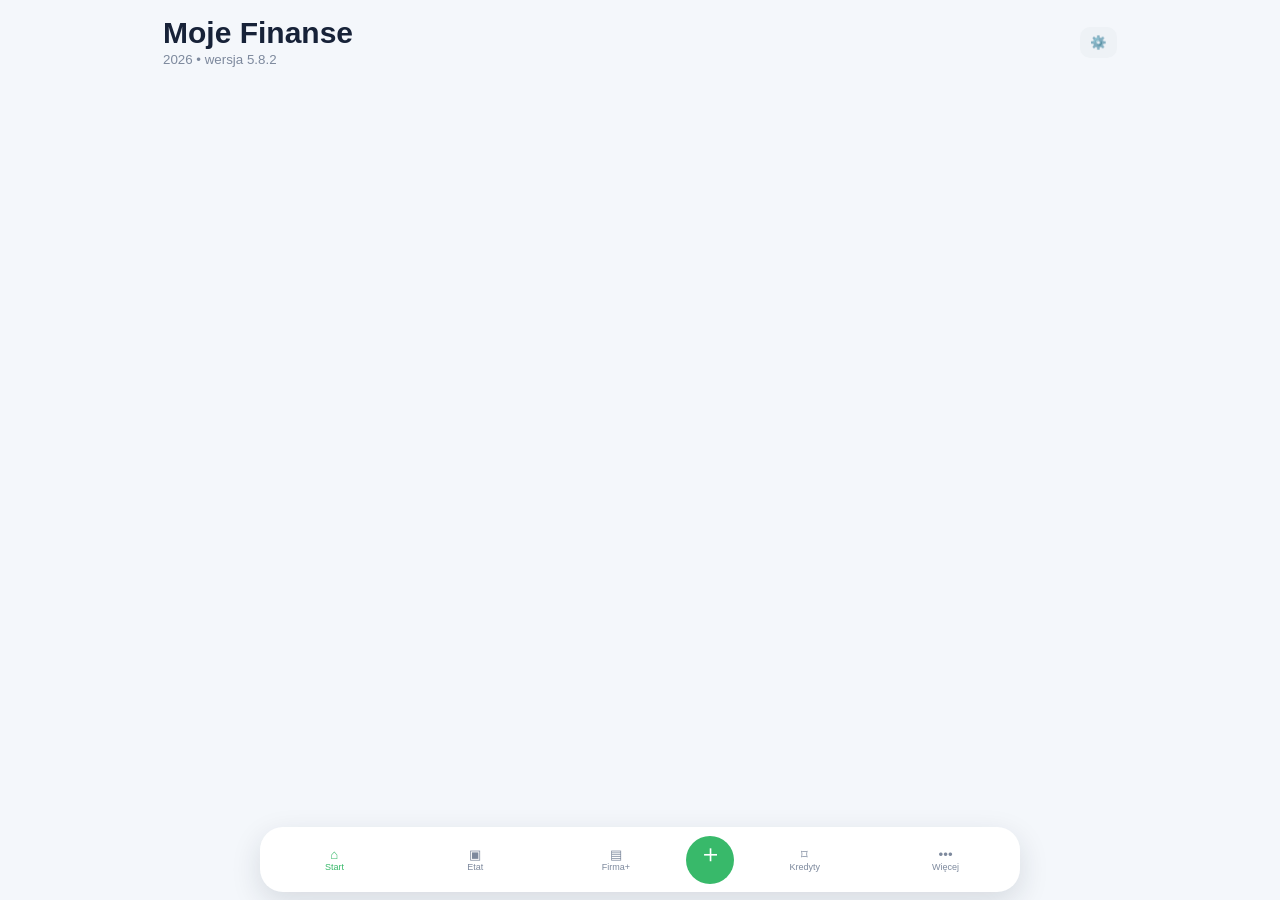
==== index.html @ fae80974 "Wydaj nowy widok wydatków 5.8.3" ====
<!doctype html><html lang="pl"><head><meta charset="utf-8"><meta http-equiv="Cache-Control" content="no-cache, no-store, must-revalidate"><meta http-equiv="Pragma" content="no-cache"><meta http-equiv="Expires" content="0"><meta name="viewport" content="width=device-width,initial-scale=1,viewport-fit=cover"><meta name="theme-color" content="#172238"><meta name="apple-mobile-web-app-capable" content="yes"><link rel="manifest" href="manifest.json?v=5830"><title>Moje Finanse 5.8.3</title><link rel="stylesheet" href="v14.css?v=5830"><link rel="stylesheet" href="v15.css?v=5830"><link rel="stylesheet" href="v16.css?v=5830"><link rel="stylesheet" href="v17.css?v=5830"><link rel="stylesheet" href="v18.css?v=5830"><link rel="stylesheet" href="v19.css?v=5830"><link rel="stylesheet" href="v20.css?v=5830"><link rel="stylesheet" href="v21.css?v=5830"><link rel="stylesheet" href="v23.css?v=5830"><link rel="stylesheet" href="v24.css?v=5830"><link rel="stylesheet" href="v26.css?v=5830"><link rel="stylesheet" href="v27.css?v=5830"><link rel="stylesheet" href="v25.css?v=5830"><link rel="stylesheet" href="v57mission.css?v=5830"></head><body><main class="app"><header class="top"><div><h1>Moje Finanse</h1><small><span id="headerYear"></span> • wersja 5.8.3</small></div><button class="btn" onclick="show('settings')">⚙️</button></header>
<section id="home" class="view active"><div class="sectionHead"><div class="yearNav"><button class="btn" onclick="changeYear(-1)">‹</button><b id="yearNavHome"></b><button class="btn" onclick="changeYear(1)">›</button></div><span class="dateBadge" id="todayBadge"></span></div><div class="hero"><small>PROGNOZA NADWYŻKI DO KOŃCA WYBRANEGO ROKU</small><h2 id="freeYear">0 zł</h2><span class="green" id="avgNet">średnia etat 0 zł</span></div><div class="grid"><div class="tile"><small>ETAT NETTO — PROGNOZA</small><b id="netTile">0 zł</b></div><div class="tile"><small>ETAT BRUTTO — Z WPISANYCH WYPŁAT</small><b id="grossTile">0 zł</b></div><div class="tile"><small>FIRMA — SPRZEDAŻ NETTO BEZ VAT</small><b id="companyTile">0 zł</b></div><div class="tile"><small>RATY + NADPŁATY</small><b id="loanTile">0 zł</b></div></div><div class="card"><div class="title">Szybki podgląd roku <span class="pill">wpisane i prognoza</span></div><div id="homeBars" class="kpiBars"></div></div><div class="card"><div class="title">Etat i sprzedaż firmy — miesiąc po miesiącu <span class="pill">etat netto + firma netto bez VAT</span></div><div id="earningsChart" class="earnChart"></div><div class="legend"><span><i class="dot greenDot"></i> etat netto</span><span><i class="dot purpleDot"></i> sprzedaż firmy netto bez VAT</span></div><div class="row" hidden><span>Etat netto + firma netto bez VAT</span><b id="allIncomeTotal">0 zł</b></div></div><div class="two homeOverview44"><div class="card chart taxHomeCard44"><div class="title">Etat — brutto narastająco <button class="btn" onclick="show('salary')">Szczegóły ›</button></div><svg id="homeTaxSvg" viewBox="0 0 600 220" preserveAspectRatio="none"></svg><p id="pitStatus" class="muted"></p></div><div class="card"><div class="title">Firma <button class="btn" onclick="show('businessplus')">Firma+ ›</button></div><div class="row"><span>Sprzedaż brutto</span><b id="companyRevenueHome">0 zł</b></div><div class="row"><span>Sprzedaż netto bez VAT</span><b id="companyNetHome">0 zł</b></div><div class="row"><span>Koszty netto</span><b id="companyCostsHome">0 zł</b></div><div class="row"><span>Zostaje po kosztach, VAT, ZUS i PIT</span><b id="companyProfitHome">0 zł</b></div><div class="row"><span>VAT saldo</span><b id="companyVatHome">0 zł</b></div></div></div><div class="card"><div class="title">Kredyty — stan na dziś <button class="btn" onclick="show('loans')">Szczegóły ›</button></div><div id="loanHome"></div></div></section>
<section id="salary" class="view"><div class="sectionHead"><div class="yearNav"><button class="btn" onclick="changeYear(-1)">‹</button><b id="yearNavSalary"></b><button class="btn" onclick="changeYear(1)">›</button></div></div><div class="title">Etat — wypłaty miesięczne <button class="btn" onclick="lockAll()">🔒 Zablokuj</button></div><div class="card"><p class="muted">Karta miesiąca oznacza miesiąc faktycznej wypłaty na konto. Dodatkowo wskazujesz miesiąc pracy, którego ta wypłata dotyczy — domyślnie miesiąc wcześniejszy. Cashflow i PIT liczą datę wypłaty, a analiza zarobków z Etatu korzysta z miesiąca pracy.</p><div id="months" class="months"></div></div></section>
<section id="company" class="view"><div class="sectionHead"><div class="yearNav"><button class="btn" onclick="changeYear(-1)">‹</button><b id="yearNavCompany"></b><button class="btn" onclick="changeYear(1)">›</button></div></div><div class="title">Firma — podgląd miesięcy <button class="btn primary" onclick="show('businessplus')">Otwórz Firma+ ›</button></div><div class="card"><p class="muted">To podgląd. Sprzedaż i koszty edytujesz w Firma+, gdzie wpisujesz kwotę brutto i stawkę VAT, a netto oraz VAT liczą się automatycznie.</p><div id="companyMonths" class="months"></div></div></section>
<section id="businessplus" class="view"><div class="title">Firma+ <button class="btn primary" onclick="show('accounting')">Dla księgowej ›</button><span class="pill">brutto → netto + VAT</span></div><p class="muted">Główne miejsce do wpisywania firmy. Dodajesz sprzedaż i koszty jako kwotę brutto + stawkę VAT; aplikacja wylicza netto, VAT, dochód do PIT i realny cash-flow.</p><div id="businessPlusBody"></div></section>
<section id="accounting" class="view"><div class="title">Dla księgowej <button class="btn" onclick="show('businessplus')">Firma+ ›</button></div><p class="muted">Dodawaj sprzedaż i faktury w ciągu miesiąca. Na koniec pobierz wspólne zestawienie. Dane i kwoty są wspólne z Firma+.</p><div id="accountingBody50"></div></section>
<section id="control" class="view"><div class="title">Centrum dowodzenia <span class="pill">plan • podatki • ryzyko • rozwój • forecast</span></div><p class="muted">Główny kokpit finansowy: kondycja 0–100, radar 12 miesięcy, forecast roku, alerty, rezerwy, zamknięcie miesiąca, cele, ryzyko i decyzje.</p><div id="controlBody51"></div></section><section id="monthly" class="view"><div class="title">Finansowy pulpit miesiąca</div><p class="muted">Jeden ekran pokazujący etat, firmę, PPK, wydatki, kredyty i prognozowaną nadwyżkę.</p><div id="monthlyBody"></div></section>
<section id="budget" class="view"><div class="title">Budżet i wydatki</div><p class="muted">Stałe koszty mogą powtarzać się automatycznie co miesiąc, a wydatki jednorazowe obciążają tylko wskazany miesiąc.</p><div id="budgetBody"></div></section>
<section id="wealth" class="view"><div class="title">Majątek i wartość netto</div><p class="muted">Aktywa + PPK − aktualne saldo kredytów.</p><div id="wealthBody"></div></section>
<section id="goals" class="view"><div class="title">Cele finansowe</div><p class="muted">Śledź postęp i szacowany czas dojścia do celu.</p><div id="goalsBody"></div></section>
<section id="calendar" class="view"><div class="title">Kalendarz finansowy</div><p class="muted">Raty, wydatki stałe, wydatki jednorazowe i własne terminy w jednym miesięcznym widoku.</p><div id="calendarBody"></div></section>
<section id="emergency" class="view"><div class="title">Poduszka finansowa</div><p class="muted">Sprawdź, na ile miesięcy wystarczą płynne oszczędności przy obecnych kosztach i ratach.</p><div id="emergencyBody"></div></section>
<section id="scenario" class="view"><div class="title">Scenariusze „Co jeśli?”</div><p class="muted">Starszy widok scenariuszy. Pełne porównanie decyzji znajduje się teraz w Laboratorium.</p><div class="card"><button class="btn primary" onclick="show('lab')">Otwórz Laboratorium decyzji ›</button></div><div id="scenarioBody"></div></section><section id="lab" class="view"><div class="title">Laboratorium decyzji <span class="pill">porównanie scenariuszy • dług • inwestycje</span></div><p class="muted">Porównuj warianty bez zmieniania prawdziwych danych: etat, firma, koszty, nadpłaty, inwestycje i wydatki jednorazowe.</p><div id="labBody55"></div></section><section id="investments" class="view"><div class="title">Inwestycje i dywidendy <span class="pill">portfel • cel • 5/10/20 lat</span></div><p class="muted">Centrum portfela inwestycyjnego i symulacji dochodu dywidendowego.</p><div id="investmentsBody55"></div></section><section id="review" class="view"><div class="title">Review finansowy <span class="pill">kwartał • rok • porównanie</span></div><p class="muted">Przegląd wyników, nadwyżki, firmy i kondycji w ujęciu kwartalnym i rocznym.</p><div id="reviewBody55"></div></section><section id="autopilot" class="view"><div class="title">Autopilot finansowy <span class="pill">alokacja • stress test • dług • timeline • podatki</span></div><p class="muted">Warstwa rekomendacji: jak podzielić nadwyżkę, jak wygląda odporność finansowa, kiedy wyjdziesz z długu i co nadchodzi przez kolejne 36 miesięcy.</p><div id="autopilotBody56"></div></section><section id="capacity" class="view"><div class="title">MOHE Capacity Planner <span class="pill">drukarki • godziny • zysk</span></div><p class="muted">Plan wykorzystania wolnych godzin druku według zysku na godzinę i limitu popytu.</p><div id="capacityBody56"></div></section><section id="watch" class="view"><div class="title">Watchlista decyzji <span class="pill">warunki • progi • akcje</span></div><p class="muted">Zapisuj warunki, przy których chcesz podjąć konkretną decyzję finansową.</p><div id="watchBody56"></div></section>
<section id="debt" class="view"><div class="title">Analiza zadłużenia</div><p class="muted">Kredyty oraz zobowiązania bez odsetek i bez terminu. Udział rat w dochodzie, średnie oprocentowanie oraz kolejność spłaty metodą snowball i avalanche.</p><div id="debtBody"></div></section>
<section id="actions" class="view"><div class="title">Plan działania <span class="pill">priorytety • wykonanie • raport</span></div><p class="muted">Automatyczna lista najważniejszych kroków na miesiąc: płatności, podatki, koszty roczne, poduszka, kredyty, cele, firma i jakość danych.</p><div id="actionBody"></div></section>
<section id="tax" class="view"><div class="card chart"><div class="title">Podstawa do progu PIT — etat + firma</div><svg id="taxSvg" viewBox="0 0 600 220" preserveAspectRatio="none"></svg><div class="legend"><span>— rzeczywiste</span><span>--- prognoza</span><span class="red">--- próg</span></div><p id="cross" class="muted"></p></div><div class="card"><div class="title">Brutto vs netto — etat</div><div id="grossNetBars" class="kpiBars twoBars"></div></div></section>
<section id="loans" class="view"><div class="title">Kredyty <button class="btn primary" onclick="loanModal()">＋ Dodaj</button></div><p class="muted">Każdy kredyt można zwinąć. Kapitał, nadpłaty i odsetki są rozdzielone, a zbiorczy wykres pokazuje miesiące zakończenia poszczególnych kredytów.</p><div id="loanList"></div></section>
<section id="settings" class="view"><div class="card"><div class="title">Moduły finansowe</div><div class="moduleLinks"><button class="btn primary" onclick="show('control')">🧭 Centrum dowodzenia</button><button class="btn" onclick="show('monthly')">📅 Pulpit miesiąca</button><button class="btn" onclick="show('actions')">✅ Plan działania</button><button class="btn" onclick="show('calendar')">🗓️ Kalendarz</button><button class="btn" onclick="show('budget')">🧾 Wydatki</button><button class="btn" onclick="show('emergency')">🛟 Poduszka</button><button class="btn" onclick="show('lab')">🧪 Laboratorium</button><button class="btn" onclick="show('investments')">📊 Inwestycje</button><button class="btn" onclick="show('review')">📋 Review</button><button class="btn primary" onclick="show('autopilot')">🤖 Autopilot</button><button class="btn" onclick="show('capacity')">🏭 MOHE Capacity</button><button class="btn" onclick="show('watch')">👁 Watchlista</button><button class="btn" onclick="show('debt')">📉 Zadłużenie</button><button class="btn" onclick="show('wealth')">💼 Majątek</button><button class="btn" onclick="show('goals')">🎯 Cele</button><button class="btn" onclick="show('businessplus')">🏢 Firma+</button><button class="btn" onclick="show('accounting')">🧾 Dla księgowej</button><button class="btn" onclick="show('tax')">📈 Podatki</button></div></div><div class="card"><div class="title">Etat / podatki</div><div class="form"><label>Próg PIT<input id="threshold" type="number"></label><label>Kwota zmniejszająca<input id="reduction" type="number"></label><label>KUP / miesiąc<input id="kup" type="number"></label><label style="display:none">PPK pracownik %<input id="ppkEmp" type="number" step=".1"></label><label style="display:none">PPK pracodawca %<input id="ppkEr" type="number" step=".1"></label></div><button class="btn primary" onclick="saveSettings()">Zapisz</button></div><div class="card"><div class="title">Dane</div><button class="btn" onclick="exportData()">⬇ Eksport</button> <button class="btn" onclick="document.getElementById('importFile').click()">⬆ Import</button><input id="importFile" type="file" accept="application/json" hidden onchange="importData(event)"></div></section></main>
<nav class="nav"><button data-v="home" class="active" onclick="show('home')">⌂<span>Start</span></button><button data-v="salary" onclick="show('salary')">▣<span>Etat</span></button><button data-v="businessplus" onclick="show('businessplus')">▤<span>Firma+</span></button><button class="plus" onclick="show('control')" aria-label="Centrum dowodzenia">＋</button><button data-v="loans" onclick="show('loans')">⌑<span>Kredyty</span></button><button data-v="settings" onclick="show('settings')">•••<span>Więcej</span></button></nav><div id="modal" class="modal"><div id="sheet" class="sheet"></div></div><script src="v14a.js?v=5830"></script><script src="v14b1.js?v=5830"></script><script src="v14b2.js?v=5830"></script><script src="v15loan.js?v=5830"></script><script src="v16chart.js?v=5830"></script><script src="v17loan.js?v=5830"></script><script src="v18chart.js?v=5830"></script><script src="v19loan.js?v=5830"></script><script src="v23salary.js?v=5830"></script><script src="v24raise.js?v=5830"></script><script src="v26forecast.js?v=5830"></script><script src="v27ppk.js?v=5830"></script><script src="v41tax.js?v=5830"></script><script src="v37payroll.js?v=5830"></script><script src="v60salaryperiod.js?v=5830"></script><script src="v41suite.js?v=5830"></script><script src="v33uxfix.js?v=5830"></script><script src="v42insights.js?v=5830"></script><script src="v44business.js?v=5830"></script><script src="v44tax.js?v=5830"></script><script src="v47ux.js?v=5830"></script><script src="v50accounting.js?v=5830"></script><script src="v51control.js?v=5830"></script><script src="v52planner.js?v=5830"></script><script src="v53command.js?v=5830"></script><script src="v54ops.js?v=5830"></script><script src="v55lab.js?v=5830"></script><script src="v56autopilot.js?v=5830"></script><script src="v57mission.js?v=5830"></script><script src="v59kernel.js?v=5830"></script><script src="v43boot.js?v=5830"></script></body></html>
---- v14.css ----
:root{--bg:#f4f7fb;--card:#fff;--ink:#172238;--muted:#7d899d;--green:#38b96a;--blue:#3976dc;--orange:#f4a126;--purple:#9550d7;--red:#df5963;--line:#e7ebf1;--soft:#f5f8fb}*{box-sizing:border-box}body{margin:0;background:var(--bg);color:var(--ink);font-family:-apple-system,BlinkMacSystemFont,"Segoe UI",sans-serif}.app{max-width:980px;margin:auto;padding:16px 13px 112px}.top,.sectionHead,.title,.mh,.row{display:flex;justify-content:space-between;align-items:center;gap:10px}.top h1{margin:0;font-size:30px}.muted,small{color:var(--muted)}.view{display:none}.view.active{display:block}.hero,.card,.tile{border-radius:20px}.hero{background:var(--ink);color:#fff;padding:21px;margin:16px 0}.hero h2{font-size:38px;margin:8px 0}.card{background:#fff;padding:15px;box-shadow:0 5px 18px #1722380a;margin-top:10px}.grid{display:grid;grid-template-columns:repeat(2,1fr);gap:10px}.tile{background:#fff;padding:15px;box-shadow:0 5px 18px #1722380a}.tile small{display:block;font-size:10px}.tile b{font-size:18px}.title{font-weight:750;margin-bottom:12px}.btn{border:0;background:#eef2f6;border-radius:10px;padding:8px 10px;color:#5f6b7d}.primary{background:var(--green)!important;color:#fff!important}.danger{background:#fff0f1!important;color:var(--red)!important}.green{color:var(--green)}.red{color:var(--red)}.row{padding:10px 0;border-bottom:1px solid var(--line)}.row:last-child{border-bottom:0}.kpiBars{height:180px;display:grid;grid-template-columns:repeat(4,1fr);gap:8px;align-items:end}.kpiCol{text-align:center}.kpiBar{border-radius:8px 8px 0 0;min-height:5px}.kpiCol b,.kpiCol small{display:block}.barGross{background:var(--blue)}.barNet{background:var(--green)}.barCompany{background:var(--purple)}.barLoans{background:var(--orange)}.earnChart{height:220px;display:grid;grid-template-columns:repeat(12,1fr);gap:5px;align-items:end}.earnCol{height:100%;display:flex;flex-direction:column;justify-content:flex-end;align-items:center}.earnStack{width:100%;height:170px;display:flex;flex-direction:column;justify-content:flex-end}.earnSalary{background:var(--green)}.earnCompany{background:var(--purple);border-radius:5px 5px 0 0}.earnLabel{font-size:8px;color:var(--muted)}.legend{display:flex;gap:12px;flex-wrap:wrap;font-size:10px;color:var(--muted);margin-top:8px}.dot{width:8px;height:8px;border-radius:50%;display:inline-block}.greenDot{background:var(--green)}.purpleDot{background:var(--purple)}.two{display:grid;grid-template-columns:1fr 1fr;gap:10px}.chart svg,.loan svg{width:100%;height:185px}.months{display:grid;gap:8px}.month{border:1px solid var(--line);border-radius:14px;padding:11px}.fields,.form,.companyMonth{display:grid;grid-template-columns:1fr 1fr;gap:8px;margin-top:8px}label{font-size:10px;color:var(--muted)}input,select{width:100%;margin-top:4px;padding:9px;border:1px solid #dfe5ec;border-radius:9px;background:#fff;color:var(--ink)}.month input[readonly]{background:#f5f7fa}.status,.dateBadge,.pill{font-size:9px;padding:5px 8px;border-radius:99px;background:#eef2f6;color:#5f6b7d}.status.actual{background:#e5f7eb;color:#238849}.lock{border:0;border-radius:9px;padding:7px;background:#f3f5f8}.progress,.summaryBar{height:10px;background:#edf0f4;border-radius:9px;overflow:hidden}.progress i,.summaryBar i{display:block;height:100%;background:var(--orange)}.loan{margin-bottom:14px;padding:16px}.loanTitle{display:flex;justify-content:space-between;align-items:flex-start;gap:12px}.loanTitle h3{margin:2px 0 0;font-size:18px}.loanTitle small{display:block;font-size:9px;letter-spacing:.4px}.loanKpis{display:grid;grid-template-columns:repeat(4,1fr);gap:8px;margin:13px 0}.loanKpi{background:var(--soft);border-radius:12px;padding:10px}.loanKpi small,.loanKpi span{display:block}.loanKpi small{font-size:8px;letter-spacing:.3px}.loanKpi b{display:block;font-size:16px;margin:3px 0}.loanKpi span{font-size:9px;color:var(--muted)}.loanProgress{margin:8px 0 14px}.loanProgress>div:first-child{display:flex;justify-content:space-between;align-items:center;font-size:10px;color:var(--muted);margin-bottom:5px}.loanProgress b{color:var(--ink)}.loanChartHead{display:flex;justify-content:space-between;align-items:flex-end;gap:12px;margin-top:8px}.loanChartHead b,.loanChartHead small{display:block}.loanChartHead small{font-size:9px;margin-top:2px}.loanUnifiedChart,.overviewChart{background:linear-gradient(180deg,#fbfcfe 0%,#fff 100%);border:1px solid var(--line);border-radius:14px;padding:8px;margin-top:8px}.loanScroll{overflow-x:auto;overflow-y:hidden;-webkit-overflow-scrolling:touch;scrollbar-width:thin;scrollbar-color:#cfd7e2 transparent}.loanScroll::-webkit-scrollbar{height:7px}.loanScroll::-webkit-scrollbar-thumb{background:#cfd7e2;border-radius:10px}.loanScroll svg{height:245px;display:block;max-width:none}.lineSolid,.lineDash{width:20px;height:0;display:inline-block;vertical-align:middle;margin-right:4px}.lineSolid{border-top:3px solid var(--blue)}.lineDash{border-top:3px dashed var(--red)}.barLegend{width:9px;height:9px;background:var(--orange);opacity:.35;display:inline-block;border-radius:2px;margin-right:4px}.loanResultGrid{display:grid;grid-template-columns:repeat(3,1fr);gap:8px;margin-top:10px}.loanResultGrid>div{background:var(--soft);border-radius:11px;padding:10px}.loanResultGrid small{display:block;font-size:8px}.loanResultGrid b{display:block;margin-top:3px}.loanEdit{margin-top:12px;border-top:1px solid var(--line);padding-top:12px}.loanEditTitle{font-size:12px;font-weight:750;margin-bottom:6px}.loanOverviewCard{margin-bottom:14px;border:1px solid #e3e8ef;box-shadow:0 9px 26px #1722380d}.loanOverviewKpis{display:grid;grid-template-columns:repeat(4,1fr);gap:8px;margin:12px 0}.loanOverviewKpis>div{background:var(--soft);padding:10px;border-radius:12px}.loanOverviewKpis small,.loanOverviewKpis span{display:block}.loanOverviewKpis small{font-size:8px;letter-spacing:.3px}.loanOverviewKpis b{display:block;font-size:15px;margin:3px 0}.loanOverviewKpis span{font-size:9px;color:var(--muted)}.split{display:grid;grid-template-columns:1fr 1fr;gap:8px}.mini{background:var(--soft);padding:9px;border-radius:10px}.notice{padding:10px;border-radius:12px;background:var(--soft);font-size:11px;color:var(--muted);margin-top:10px}.actions{display:flex;gap:8px;justify-content:flex-end;margin-top:10px}.yearNav{display:flex;gap:6px;align-items:center}.yearNav b{min-width:52px;text-align:center}.nav{position:fixed;left:50%;bottom:8px;transform:translateX(-50%);width:min(700px,calc(100% - 22px));height:65px;border-radius:23px;background:#fff;box-shadow:0 10px 30px #17223822;display:flex;justify-content:space-around;align-items:center;z-index:20}.nav button{border:0;background:none;color:#7d899d;display:flex;flex-direction:column;align-items:center}.nav span{font-size:9px}.nav .active{color:var(--green)}.plus{width:48px;height:48px;border-radius:50%;background:var(--green)!important;color:#fff!important;font-size:25px}.modal{position:fixed;inset:0;background:#10182866;display:none;align-items:flex-end;z-index:30}.modal.show{display:flex}.sheet{background:#fff;width:min(650px,100%);max-height:92vh;overflow:auto;padding:18px;border-radius:22px 22px 0 0}.twoBars{grid-template-columns:1fr 1fr;max-width:420px;margin:auto}.paymentSection{margin-top:14px;border-top:1px solid var(--line);padding-top:12px}.paymentBars{height:110px;display:flex;align-items:flex-end;gap:6px;overflow-x:auto;padding:8px 2px 0}.payCol{min-width:34px;text-align:center}.payStack{height:78px;display:flex;flex-direction:column-reverse;justify-content:flex-start}.payStack i{display:block;width:100%;border-radius:4px 4px 0 0}.payRegular{background:var(--blue)}.payExtra{background:#8ed7a5}.payCol small{font-size:8px}.ledger{margin-top:10px}.ledgerRow{display:flex;justify-content:space-between;align-items:center;gap:8px;padding:9px 0;border-top:1px solid var(--line)}.ledgerRow small{display:block;margin-top:3px}.payStatus{display:inline-block;margin-left:7px;padding:3px 6px;border-radius:99px;font-size:8px}.payStatus.paid{background:#e5f7eb;color:#238849}.payStatus.over{background:#eef2ff;color:#4d61b8}@media(min-width:720px){.grid{grid-template-columns:repeat(4,1fr)}.months{grid-template-columns:1fr 1fr}.companyMonth{grid-template-columns:repeat(3,1fr)}}@media(max-width:650px){.fields,.form,.companyMonth,.two{grid-template-columns:1fr}.hero h2{font-size:34px}.kpiCol b{font-size:10px}.loanKpis,.loanOverviewKpis{grid-template-columns:1fr 1fr}.loanResultGrid{grid-template-columns:1fr}.loanChartHead{align-items:flex-start;flex-direction:column}.loanScroll svg{height:225px}.loanTitle h3{font-size:17px}.ledgerRow{align-items:flex-start}}
---- v15.css ----
/* Kredyty 1.6 */
select{width:100%;margin-top:4px;padding:9px;border:1px solid #dfe5ec;border-radius:9px;background:#fff;color:var(--ink)}
.installmentHead{display:flex;justify-content:space-between;align-items:flex-start;gap:12px;margin:20px 0 10px}.installmentHead b,.installmentHead small{display:block}.installmentHead small{font-size:9px;margin-top:3px}.installmentCards{display:grid;grid-template-columns:repeat(2,minmax(0,1fr));gap:10px;max-height:780px;overflow:auto;padding:2px}.installmentCard{border:1px solid var(--line);border-radius:14px;padding:12px;background:#fbfcfe}.installmentCard.actualRow{background:#f4fbf6;border-color:#d8efe0}.installmentCardTop{display:flex;justify-content:space-between;align-items:flex-start;gap:8px}.installmentCardTop b,.installmentCardTop small{display:block}.installmentCardTop small{font-size:8px;margin-top:3px}.checkStrip{display:flex;gap:8px;flex-wrap:wrap;margin:10px 0}.checkStrip label{display:flex;align-items:center;gap:6px;background:#f0f3f7;border-radius:999px;padding:7px 9px;color:var(--ink);font-size:10px}.checkStrip input{width:auto;margin:0;accent-color:var(--green)}.installmentInputs{display:grid;grid-template-columns:1.2fr .8fr .8fr;gap:8px}.installmentInputs input{margin-top:4px;padding:8px;font-size:11px}.installmentStats{display:grid;grid-template-columns:repeat(3,1fr);gap:7px;margin-top:9px}.installmentStats>div{background:#eef2f6;border-radius:10px;padding:8px}.installmentStats small,.installmentStats span{display:block;color:var(--muted);font-size:8px}.installmentStats b{display:block;font-size:13px;margin:2px 0}.payStatus.partial{background:#fff4da;color:#9a6a00}.payStatus.wait{background:#eef2f6;color:#6c7788}.loanParamForm{grid-template-columns:repeat(2,1fr)}.paymentSection{margin-top:16px}.loanKpi .green{color:var(--green)}.loanUnifiedChart svg,.overviewChart svg{min-height:245px}.loanUnifiedChart{padding:10px}.barLegend{background:#f4a126!important;opacity:.45!important}.loanOverviewCard .barLegend{background:#f4a126!important}.loanResultGrid{margin-top:12px}.loanChartHead small{line-height:1.35}.loanScroll{background:#fff}.loanScroll svg rect{transition:opacity .15s}.loanScroll svg rect:hover{opacity:.45!important}
@media(max-width:760px){.installmentCards{grid-template-columns:1fr;max-height:700px}.installmentInputs{grid-template-columns:1fr 1fr}.installmentInputs label:first-child{grid-column:1/-1}.loanParamForm{grid-template-columns:1fr}}
@media(max-width:460px){.installmentInputs{grid-template-columns:1fr}.installmentInputs label:first-child{grid-column:auto}.installmentStats{grid-template-columns:1fr 1fr 1fr}.installmentStats b{font-size:12px}.checkStrip{gap:6px}.checkStrip label{font-size:9px;padding:6px 8px}}
---- v16.css ----
/* Moje Finanse 1.6 — adaptacyjne wykresy kredytów */
.loanUnifiedChart,.overviewChart{padding:10px 8px 4px}.loanUnifiedChart svg,.overviewChart svg{height:266px}.monthlyPayLegend,.monthlyExtraLegend{width:10px;height:10px;display:inline-block;border-radius:2px;margin-right:4px;vertical-align:-1px}.monthlyPayLegend{background:#3976dc;opacity:.55}.monthlyExtraLegend{background:#f4a126;opacity:.85}.loanScroll{scroll-snap-type:x proximity}.loanScroll svg text{user-select:none}.loanChartHead .pill{white-space:nowrap}@media(max-width:650px){.loanUnifiedChart svg,.overviewChart svg{height:252px}.loanScroll{margin-left:-4px;margin-right:-4px}}
---- v17.css ----
/* Kredyty 1.7 — legenda i adaptacyjny wykres */
.loanAdaptive svg{min-height:252px}.loanLegend17{align-items:center}.loanLegend17 span{display:inline-flex;align-items:center;gap:4px}.legendBar{display:inline-block;width:16px;height:10px;border-radius:3px}.legendBar.planned{background:#cfe1fb}.legendBar.paid{background:#38b96a}.legendBar.extra{background:#f4a126}.loanAdaptive text{user-select:none}.loanAdaptive rect{transition:opacity .15s,filter .15s}.loanAdaptive rect:hover{filter:brightness(.96)}
@media(max-width:650px){.loanAdaptive svg{min-height:246px}.loanLegend17{gap:8px}.loanLegend17 span{font-size:9px}}
---- v18.css ----
/* Moje Finanse 1.8 */
.baselineLegend,.liveLegend,.unpaidLegend,.paidLegend{display:inline-block;vertical-align:middle;margin-right:5px}.baselineLegend{width:20px;height:0;border-top:3px dashed #9aa5b5}.liveLegend{width:20px;height:0;border-top:4px solid #3976dc}.unpaidLegend,.paidLegend{width:10px;height:10px;border-radius:2px}.unpaidLegend{background:#cfe2fb}.paidLegend{background:#38b96a}.debtComposition{background:#f7f9fc;border:1px solid var(--line);border-radius:14px;padding:12px;margin:12px 0 14px}.debtCompHead{display:flex;justify-content:space-between;align-items:center;font-size:11px}.debtCompHead b{font-size:12px}.debtCompBar{display:flex;height:14px;border-radius:999px;overflow:hidden;background:#e9edf2;margin:8px 0}.debtCompBar i{display:block;height:100%}.dcPaid{background:#3976dc}.dcExtra{background:#f4a126}.dcRemain{background:#cfe2fb}.debtCompLegend{display:flex;gap:12px;flex-wrap:wrap;font-size:9px;color:var(--muted)}.debtCompLegend span{display:flex;align-items:center;gap:4px}.dcDot{width:8px;height:8px;border-radius:50%;display:inline-block}.dcDot.paid{background:#3976dc}.dcDot.extra{background:#f4a126}.dcDot.remain{background:#cfe2fb}.debtCompLegend b{color:var(--ink);font-size:9px}@media(max-width:650px){.debtCompLegend{gap:8px}.debtComposition{padding:10px}}
---- v19.css ----
/* Moje Finanse 3.2 — pasek postępu widoczny także po zwinięciu kredytu */
.loanKpis{grid-template-columns:repeat(5,1fr)}
.loanKpi.interestFuture{background:#fff7e8}
.loanTitleActions{display:flex;gap:7px;align-items:center}.collapseBtn{background:#eef4ff;color:#3976dc}
.loanCollapsedSummary{display:none;grid-template-columns:repeat(4,1fr);gap:8px;margin-top:10px}.loanCollapsedSummary span{background:var(--soft);border-radius:10px;padding:9px;color:var(--muted);font-size:9px}.loanCollapsedSummary b{display:block;color:var(--ink);font-size:13px;margin-top:2px}
.loan.loanCollapsed>.loanKpis,.loan.loanCollapsed>.debtComposition,.loan.loanCollapsed>.loanChartHead,.loan.loanCollapsed>.loanScroll,.loan.loanCollapsed>.legend,.loan.loanCollapsed>.loanResultGrid,.loan.loanCollapsed>.paymentSection,.loan.loanCollapsed>.loanEdit{display:none!important}.loan.loanCollapsed>.loanCollapsedSummary{display:grid}
.loan.loanCollapsed>.loanProgress{display:block!important;margin-top:10px}
.capitalEquation{margin-top:8px;padding-top:8px;border-top:1px solid var(--line);font-size:10px;color:var(--muted);text-align:right}.capitalEquation b{color:var(--ink)}
@media(max-width:760px){.loanKpis{grid-template-columns:1fr 1fr}.loanCollapsedSummary{grid-template-columns:1fr 1fr}.loanTitleActions{flex-direction:column;align-items:flex-end}}
@media(max-width:440px){.loanCollapsedSummary{grid-template-columns:1fr 1fr}.loanKpi.interestFuture{grid-column:1/-1}}
---- v20.css ----
/* Moje Finanse 2.0 */
.lifeGrid{display:grid;grid-template-columns:repeat(4,1fr);gap:10px;margin:12px 0}.lifeTile{border:1px solid var(--line);background:#fff;border-radius:14px;padding:12px;text-align:left;color:var(--ink);box-shadow:0 3px 12px rgba(18,32,52,.04)}.lifeTile small,.lifeTile span{display:block;color:var(--muted);font-size:9px}.lifeTile b{display:block;font-size:19px;margin:5px 0}.lifeTile .negative{color:#d44855}.monthHero,.wealthHero{background:#172238;color:#fff;border-radius:18px;padding:18px;margin-bottom:12px}.monthHero small,.monthHero span,.wealthHero small,.wealthHero span{color:#c9d2e2}.monthHero h2,.wealthHero h2{font-size:34px;margin:7px 0}.monthPick{display:flex;justify-content:flex-end;gap:6px;align-items:center;margin-bottom:12px}.monthPick input{width:auto;background:#fff;border:0;border-radius:9px;padding:7px}.monthKpis{display:grid;grid-template-columns:repeat(3,1fr);gap:9px;margin-bottom:12px}.monthKpis>div{background:#fff;border:1px solid var(--line);border-radius:13px;padding:11px}.monthKpis small,.monthKpis span{display:block;color:var(--muted);font-size:9px}.monthKpis b{display:block;font-size:16px;margin:4px 0}.flowBars{display:flex;flex-direction:column;gap:9px}.flowBars>div{display:grid;grid-template-columns:90px 1fr 95px;gap:8px;align-items:center}.flowBars i{height:12px;background:#eef2f7;border-radius:999px;overflow:hidden}.flowBars i b{display:block;height:100%;background:#3976dc;border-radius:999px}.flowBars strong{text-align:right;font-size:12px}.alertRow{display:flex;gap:8px;padding:9px 0;border-bottom:1px solid var(--line)}.alertRow:last-child{border-bottom:0}.budgetRow{display:grid;grid-template-columns:1fr auto auto;gap:10px;align-items:center;padding:10px 0;border-bottom:1px solid var(--line)}.budgetRow:last-child{border-bottom:0}.budgetRow small{display:block;color:var(--muted);font-size:9px}.goalCard{padding:12px 0;border-bottom:1px solid var(--line)}.goalTop{display:flex;justify-content:space-between;gap:12px}.goalTop small{display:block;color:var(--muted);font-size:9px}.goalStats{display:flex;justify-content:space-between;gap:8px;flex-wrap:wrap;margin:8px 0;color:var(--muted);font-size:9px}.businessGrid{display:grid;grid-template-columns:repeat(2,minmax(0,1fr));gap:10px}.bizMonth{border:1px solid var(--line);border-radius:14px;padding:12px;background:#fbfcfe}.bizMonth>b{display:block;font-size:15px;margin-bottom:8px}.bizMonth label{font-size:9px}.bizMonth input{margin-top:3px;padding:7px}.bizResult{background:#eef2f6;border-radius:10px;padding:9px;margin:8px 0}.bizResult small{display:block;color:var(--muted);font-size:8px}.bizResult b{font-size:16px}.moduleLinks{display:grid;grid-template-columns:repeat(2,1fr);gap:8px}.moduleLinks .btn{padding:12px;text-align:left}.red{color:#d44855!important}
@media(max-width:760px){.lifeGrid{grid-template-columns:repeat(2,1fr)}.monthKpis{grid-template-columns:repeat(2,1fr)}.businessGrid{grid-template-columns:1fr}.flowBars>div{grid-template-columns:72px 1fr 78px}.budgetRow{grid-template-columns:1fr auto}.budgetRow .danger{grid-column:1/-1;justify-self:end}.monthHero h2,.wealthHero h2{font-size:28px}}
---- v21.css ----
/* Moje Finanse 2.2 */
.calendarHead{display:flex;gap:8px;align-items:center;justify-content:center;flex-wrap:wrap;margin-bottom:12px}.calendarHead b{min-width:140px;text-align:center}.calWeek,.calendarGrid{display:grid;grid-template-columns:repeat(7,1fr);gap:6px}.calWeek{margin-bottom:6px}.calWeek span{text-align:center;font-size:9px;color:var(--muted);font-weight:700}.calDay{min-height:92px;border:1px solid var(--line);border-radius:12px;padding:7px;background:#fbfcfe}.calDay.empty{border:0;background:transparent}.calDay>b{font-size:11px}.calEvent{display:block;margin-top:5px;padding:5px 6px;border-radius:7px;font-size:8px;line-height:1.2}.calEvent.expense{background:#fff2df;color:#9a6500}.calEvent.loan{background:#eaf2ff;color:#2f67ba}.calEvent.custom{background:#eef8f1;color:#2f8151}.scenarioBars{height:170px;display:flex;align-items:flex-end;gap:10px;overflow-x:auto;padding:12px 4px 4px}.scenarioCol{min-width:42px;text-align:center}.scenarioStack{height:120px;display:flex;gap:4px;align-items:flex-end;justify-content:center}.scenarioStack i{display:block;width:12px;border-radius:5px 5px 2px 2px}.scenarioBase{background:#b7c2d3}.scenarioAlt{background:#38b96a}.scenarioCol small{font-size:8px;color:var(--muted)}.debtStrategies{align-items:flex-start}.debtStrategies>div{border:1px solid var(--line);border-radius:12px;padding:12px}.debtRank{display:flex;justify-content:space-between;gap:10px;padding:8px 0;border-bottom:1px solid var(--line);font-size:11px}.debtRank:last-child{border-bottom:0}.actionHero{background:#172238;color:#fff}.actionHero small,.actionHero span{color:#b8c3d6}.actionHero h2{margin:7px 0}.actionRow{display:grid;grid-template-columns:44px 1fr;gap:10px;align-items:center;padding:10px 0;border-bottom:1px solid var(--line)}.scenarioForm{grid-template-columns:repeat(2,1fr)}
.salarySplit22{display:grid;grid-template-columns:repeat(5,minmax(0,1fr));gap:8px;margin-top:12px}.salarySplit22>div,.monthKpis>div{background:#f5f7fa;border-radius:12px;padding:10px}.salarySplit22 small,.salarySplit22 b{display:block}.salarySplit22 small{font-size:8px;color:var(--muted);margin-bottom:4px}.salarySplit22 b{font-size:15px}.ppkMonths22{display:grid;grid-template-columns:repeat(4,minmax(0,1fr));gap:8px;margin-top:14px}.ppkMonths22>div{border:1px solid var(--line);border-radius:10px;padding:9px}.ppkMonths22 span,.ppkMonths22 b,.ppkMonths22 small{display:block}.ppkMonths22 span{font-size:9px;color:var(--muted)}.ppkMonths22 b{font-size:14px;margin:2px 0}.ppkMonths22 small{font-size:8px;color:var(--muted)}
.budgetCat22{display:grid;grid-template-columns:minmax(150px,1.5fr) minmax(120px,2fr) 54px 88px 88px;gap:8px;align-items:center;padding:10px 0;border-bottom:1px solid var(--line)}.budgetCat22 small{display:block;color:var(--muted);font-size:8px;margin-top:2px}.budgetCat22 input{margin:0;padding:7px;font-size:10px}.budgetTrack22{height:9px;background:#e8edf3;border-radius:999px;overflow:hidden}.budgetTrack22 i{display:block;height:100%;background:#3976dc;border-radius:999px}.budgetTrack22 i.over{background:#df5963}.budgetCat22 strong{text-align:right;font-size:11px}
.bizTrend22{height:110px;display:flex;align-items:flex-end;gap:8px;overflow-x:auto;padding-top:12px}.bizTrend22>div{min-width:34px;text-align:center}.bizTrend22 i{display:block;width:18px;margin:auto;background:#38b96a;border-radius:5px 5px 2px 2px;min-height:2px}.bizTrend22 i.neg{background:#df5963}.bizTrend22 small{font-size:8px;color:var(--muted)}
.loanScenario22{margin-top:14px;padding-top:14px;border-top:1px solid var(--line)}.scenarioLoanGrid22{display:grid;grid-template-columns:repeat(auto-fit,minmax(130px,1fr));gap:8px}.scenarioLoanGrid22>div{border:1px solid var(--line);border-radius:12px;padding:10px;background:#fbfcfe}.scenarioLoanGrid22>div.active{border-color:#9fd8af;background:#f3fbf5}.scenarioLoanGrid22 small,.scenarioLoanGrid22 b,.scenarioLoanGrid22 span,.scenarioLoanGrid22 strong{display:block}.scenarioLoanGrid22 small{font-size:8px;color:var(--muted)}.scenarioLoanGrid22 b{font-size:16px;margin:3px 0}.scenarioLoanGrid22 span,.scenarioLoanGrid22 strong{font-size:9px;margin-top:3px}
@media(max-width:900px){.salarySplit22{grid-template-columns:repeat(3,1fr)}.ppkMonths22{grid-template-columns:repeat(3,1fr)}.budgetCat22{grid-template-columns:1.2fr 1.5fr 48px 78px 78px}}
@media(max-width:700px){.calWeek,.calendarGrid{gap:3px}.calDay{min-height:72px;padding:5px}.calEvent{font-size:7px;padding:4px}.scenarioForm{grid-template-columns:1fr}.debtStrategies{grid-template-columns:1fr}.calendarHead{justify-content:flex-start}.salarySplit22{grid-template-columns:repeat(2,1fr)}.ppkMonths22{grid-template-columns:repeat(2,1fr)}.budgetCat22{grid-template-columns:1fr 1fr 46px}.budgetCat22 input{grid-column:auto}.budgetCat22 input:first-of-type{grid-column:1/2}.budgetCat22 input:last-of-type{grid-column:2/3}}
@media(max-width:460px){.calDay{min-height:62px;border-radius:8px}.calDay>b{font-size:9px}.calEvent{white-space:nowrap;overflow:hidden;text-overflow:ellipsis}.calWeek span{font-size:8px}.salarySplit22{grid-template-columns:1fr 1fr}.ppkMonths22{grid-template-columns:1fr 1fr}.scenarioLoanGrid22{grid-template-columns:1fr 1fr}.budgetCat22{grid-template-columns:1fr 44px}.budgetTrack22{grid-column:1/2}.budgetCat22 input{width:100%}}
---- v23.css ----
/* Moje Finanse 2.3 */
.salaryHero23{display:grid;grid-template-columns:1.3fr 1fr;gap:14px;background:#172238;color:#fff}.salaryHero23 small,.salaryHero23 span{color:#b8c3d6}.salaryHero23 h2{margin:6px 0 2px}.salaryHeroStats23{display:grid;grid-template-columns:repeat(3,1fr);gap:8px}.salaryHeroStats23>div{background:rgba(255,255,255,.08);border-radius:12px;padding:10px}.salaryHeroStats23 small,.salaryHeroStats23 b{display:block}.salaryHeroStats23 small{font-size:8px;margin-bottom:4px}.payrollScroll23{overflow-x:auto;padding-bottom:4px}.payrollGrid23{display:grid;grid-template-columns:repeat(12,minmax(150px,1fr));gap:10px;min-width:1920px}.payMonth23{border:1px solid var(--line);border-radius:14px;padding:10px;background:#fbfcfe}.payMonth23.forecast{opacity:.64}.payMonthHead23{display:flex;justify-content:space-between;gap:8px;align-items:center}.payMonthHead23 span{font-size:8px;color:var(--muted)}.payMonth23>strong{display:block;font-size:17px;margin-top:8px}.payMonth23>small{display:block;color:var(--muted);font-size:8px;margin-top:2px}.payStack23{height:10px;border-radius:999px;overflow:hidden;display:flex;margin:10px 0;background:#edf1f5}.payStack23 i{display:block;height:100%}.payStack23 .net,.payLegend23 .net{background:#38b96a}.payStack23 .social,.payLegend23 .social{background:#3976dc}.payStack23 .health,.payLegend23 .health{background:#7f8ca3}.payStack23 .pit,.payLegend23 .pit{background:#df5963}.payStack23 .ppk,.payLegend23 .ppk{background:#9d78d0}.payStack23 .employer,.payLegend23 .employer{background:#f4a126}.payMini23{display:grid;gap:4px}.payMini23 span{display:flex;justify-content:space-between;gap:8px;font-size:8px;color:var(--muted)}.payMini23 b{color:var(--ink)}.payLegend23{display:flex;gap:10px;flex-wrap:wrap;margin-top:10px}.payLegend23 span{font-size:9px;color:var(--muted)}.payLegend23 i{display:inline-block;width:10px;height:10px;border-radius:3px;margin-right:4px;vertical-align:-1px}.salarySplit23{display:grid;grid-template-columns:repeat(4,minmax(0,1fr));gap:8px}.salarySplit23>div,.ppkProjection23>div{background:#f5f7fa;border-radius:12px;padding:10px}.salarySplit23 small,.salarySplit23 b,.ppkProjection23 small,.ppkProjection23 b{display:block}.salarySplit23 small,.ppkProjection23 small{font-size:8px;color:var(--muted);margin-bottom:4px}.ppkProjection23{display:grid;grid-template-columns:repeat(3,1fr);gap:8px;margin-top:12px}.ppkCurve23{height:130px;display:flex;align-items:flex-end;gap:8px;overflow-x:auto;margin-top:14px}.ppkCurve23>div{min-width:38px;text-align:center}.ppkCurve23 i{display:block;width:18px;margin:auto;background:#38b96a;border-radius:5px 5px 2px 2px}.ppkCurve23 small{font-size:8px;color:var(--muted)}.ppkSettings23{grid-template-columns:repeat(3,1fr);margin-top:12px}
@media(max-width:800px){.salaryHero23{grid-template-columns:1fr}.salaryHeroStats23{grid-template-columns:repeat(3,1fr)}.salarySplit23{grid-template-columns:repeat(2,1fr)}.ppkSettings23{grid-template-columns:1fr 1fr}.ppkProjection23{grid-template-columns:1fr 1fr 1fr}}
@media(max-width:520px){.salaryHeroStats23{grid-template-columns:1fr}.salarySplit23{grid-template-columns:1fr 1fr}.ppkSettings23{grid-template-columns:1fr}.ppkProjection23{grid-template-columns:1fr}.payrollGrid23{grid-template-columns:repeat(12,145px);min-width:1820px}}
---- v24.css ----
/* Moje Finanse 2.4 */
.raiseHero24{display:grid;grid-template-columns:1.2fr 1fr;gap:14px;background:#172238;color:#fff}.raiseHero24 small,.raiseHero24 span{color:#b8c3d6}.raiseHero24 h2{margin:6px 0 2px}.raiseHeroGrid24{display:grid;grid-template-columns:repeat(2,1fr);gap:8px}.raiseHeroGrid24>div{background:rgba(255,255,255,.08);border-radius:12px;padding:10px}.raiseHeroGrid24 small,.raiseHeroGrid24 b{display:block}.raiseHeroGrid24 small{font-size:8px;margin-bottom:4px}.raiseControls24{display:grid;grid-template-columns:1fr 1fr auto;gap:10px;align-items:end}.raiseControls24 label,.raiseTargetGrid24 label{font-size:9px;color:var(--muted)}.raiseControls24 input,.raiseControls24 select,.raiseTargetGrid24 input{width:100%;margin-top:4px}.raisePresets24{display:flex;gap:8px;flex-wrap:wrap;margin:10px 0}.raiseStats24{margin-top:12px}.raiseChart24{height:145px;display:flex;align-items:flex-end;gap:10px;overflow-x:auto;padding-top:14px}.raiseChart24>div{min-width:42px;text-align:center}.raiseBars24{height:112px;display:flex;gap:4px;align-items:flex-end;justify-content:center}.raiseBars24 i{display:block;width:12px;border-radius:5px 5px 2px 2px}.raiseBars24 .base,.raiseBaseLegend24{background:#aeb9ca}.raiseBars24 .alt,.raiseAltLegend24{background:#38b96a}.raiseChart24 small{font-size:8px;color:var(--muted)}.raiseBaseLegend24,.raiseAltLegend24{display:inline-block;width:10px;height:10px;border-radius:3px;margin-right:4px;vertical-align:-1px}.raiseTargetGrid24{display:grid;grid-template-columns:1.4fr auto repeat(3,1fr);gap:10px;align-items:end}.raiseTargetGrid24>div{background:#f5f7fa;border-radius:12px;padding:10px}.raiseTargetGrid24 small,.raiseTargetGrid24 b{display:block}.raiseTargetGrid24 small{font-size:8px;color:var(--muted);margin-bottom:4px}
@media(max-width:800px){.raiseHero24{grid-template-columns:1fr}.raiseControls24{grid-template-columns:1fr 1fr}.raiseControls24 .btn{grid-column:1/-1}.raiseTargetGrid24{grid-template-columns:1fr 1fr}.raiseTargetGrid24>div{min-height:68px}}
@media(max-width:520px){.raiseHeroGrid24{grid-template-columns:1fr 1fr}.raiseControls24{grid-template-columns:1fr}.raiseControls24 .btn{grid-column:auto}.raiseTargetGrid24{grid-template-columns:1fr}.raisePresets24 .btn{flex:1 1 44%}}
---- v26.css ----
/* Moje Finanse 2.6.1 — rzeczywiste vs prognoza */
.forecastHint26{display:block;margin-top:5px;font-size:10px;color:#7f8a9c;font-weight:600}.forecastLine26{display:inline-block;margin-top:4px;color:#9aa5b5!important;font-size:12px;border-bottom:1px dashed #9aa5b5;padding-bottom:2px}.kpi26{gap:3px}.kpi26 span{font-size:9px;color:#8c98aa}.kpiBarStack26{height:145px;display:flex;flex-direction:column;justify-content:flex-end;align-items:center;min-width:28px}.kpiActual26,.kpiForecast26{width:28px;border-radius:7px 7px 2px 2px}.kpiActual26{opacity:1}.kpiForecast26{opacity:.32;border:2px dashed currentColor;background:transparent!important;box-sizing:border-box;margin-bottom:3px}.forecastSeg26{opacity:.28!important;outline:1px dashed rgba(70,90,120,.7);outline-offset:-1px;filter:saturate(.5)}.actualSeg26{opacity:1}.forecastTag26{font-style:normal;font-size:8px;color:#8c98aa;margin-top:2px}.forecastLegend26{display:inline-block;width:15px;height:8px;border:1px dashed #8c98aa;border-radius:3px;opacity:.65;margin-right:4px;vertical-align:middle}.hero .forecastLine26{max-width:100%;line-height:1.3}.tile .forecastHint26{line-height:1.25}.kpiActual26.barGross{background:#7a6ee6}.kpiActual26.barNet{background:#38b96a}.kpiActual26.barCompany{background:#a56ee6}.kpiActual26.barLoans{background:#f4a126}.kpiForecast26.barGross{color:#7a6ee6}.kpiForecast26.barNet{color:#38b96a}.kpiForecast26.barCompany{color:#a56ee6}.kpiForecast26.barLoans{color:#f4a126}@media(max-width:640px){.kpiActual26,.kpiForecast26{width:24px}.kpiBarStack26{min-width:24px}.forecastHint26{font-size:9px}}
.companyForecast26{display:grid;gap:7px;margin-top:10px;padding-top:9px;border-top:1px solid #e7ebf0;line-height:1.4}.companyForecast26>span{display:flex;flex-wrap:wrap;justify-content:space-between;gap:2px 8px}.companyForecast26 strong{font-size:11px;color:#53647b;white-space:nowrap;font-variant-numeric:tabular-nums}.companyForecast26 small{font-size:10px;font-weight:400;color:#75839a;line-height:1.45}.tile{min-width:0}.tile>small{line-height:1.4}

/* Czytelny wykres miesięczny — 4.8.3 */
#earningsChart.earnChart{display:block!important;height:auto!important;min-height:0!important}
.earningsMeta26{display:flex;align-items:center;justify-content:space-between;gap:10px;flex-wrap:wrap;padding:12px 0 6px;color:#75839a;font-size:12px}
.earningsAverage26{display:flex;gap:8px;align-items:center;padding:7px 10px;border:1px solid #e8edf3;border-radius:9px;background:#f8fafc}
.earningsAverage26 strong{color:#405168;font-size:13px;font-variant-numeric:tabular-nums}
.earningsScroll26{overflow-x:auto;overscroll-behavior-x:contain;scrollbar-width:thin;scrollbar-color:#cbd5e1 transparent}
#earningsChart .earningsScroll26 svg{display:block;width:100%!important;min-width:720px;max-width:none;height:auto!important}
.earningsLegend26{display:flex;gap:10px 20px;flex-wrap:wrap;border-top:1px solid #edf1f5;padding-top:12px;margin-top:4px;font-size:12px;line-height:1.5;color:#607086}
.earningsLegend26>span{display:inline-flex;align-items:center;gap:6px}
.earningsDot26{display:inline-block;width:10px;height:10px;border-radius:3px}.earningsDot26.salary26{background:#2eaa71}.earningsDot26.company26{background:#8860c9}
.earningsForecast26{display:inline-block;width:12px;height:10px;border:1px dashed #94a3b8;border-radius:3px;background:#f0f4f8}
@media(max-width:560px){.earningsMeta26{font-size:11px}.earningsLegend26{font-size:11px;gap:8px 14px}}

/* Roczne podsumowanie kwot — 4.8.4 */
#homeBars.kpiBars{display:grid;grid-template-columns:repeat(4,minmax(0,1fr));gap:12px;align-items:stretch;height:auto;min-height:0;padding:16px 0 0}
.yearSummary26{--summary-color:#7c68da;min-width:0;padding:16px;border:1px solid #e7ecf2;border-radius:14px;background:#fbfcfe;text-align:left}
.yearSummary26.net{--summary-color:#2eaa71}.yearSummary26.company{--summary-color:#9964ce}.yearSummary26.loans{--summary-color:#de9b3f}
.yearSummaryHead26{display:flex;align-items:center;gap:8px}.yearSummaryHead26 i{display:block;flex:0 0 8px;width:8px;height:8px;border-radius:50%;background:var(--summary-color)}
.yearSummaryHead26 h3{font-size:14px;font-weight:600;line-height:1.4;margin:0;color:#34445d}
.yearSummaryNote26{font-size:11px;line-height:1.5;color:#78869a;margin:5px 0 16px;min-height:33px}
.yearSummaryAmount26{font-size:22px;font-weight:700;line-height:1.25;letter-spacing:-.03em;color:#192c46;font-variant-numeric:tabular-nums;overflow-wrap:anywhere}
.yearSummaryActual26{display:block;margin-top:5px;font-size:11px;line-height:1.4;color:#8491a2}
.yearSummaryDetails26{border-top:1px solid #e7ecf2;margin-top:16px;padding-top:12px;display:grid;gap:9px}
.yearSummaryDetails26>div{display:flex;align-items:baseline;justify-content:space-between;gap:6px 10px;flex-wrap:wrap;font-size:11px;line-height:1.5}
.yearSummaryDetails26 span{color:#78869a}.yearSummaryDetails26 strong{font-size:12px;font-weight:600;color:#52627a;font-variant-numeric:tabular-nums}
.yearSummaryTotal26 strong{color:#293d57}
@media(max-width:800px){#homeBars.kpiBars{grid-template-columns:repeat(2,minmax(0,1fr))}.yearSummaryNote26{min-height:0}.yearSummaryAmount26{font-size:23px}}
@media(max-width:400px){#homeBars.kpiBars{gap:8px}.yearSummary26{padding:12px}.yearSummaryAmount26{font-size:19px}.yearSummaryNote26{min-height:33px}}

/* Pełna szerokość sekcji startowych — 4.8.9 */
#home .homeOverview44{display:grid;grid-template-columns:minmax(0,1fr)!important;gap:16px}
#home .homeOverview44>.card{width:100%;min-width:0;box-sizing:border-box;margin:0}
.taxHomeCard44{overflow:hidden;border:1px solid #e7edf5;background:linear-gradient(180deg,#fff 0%,#f9fbff 100%)}
#homeTaxOverview44{margin-top:16px;padding:16px;border-radius:14px;background:#f1f5fb;border:1px solid #e5ecf6}
.taxOverviewAmount44,.taxOverviewLimit44{display:flex;justify-content:space-between;align-items:baseline;flex-wrap:wrap;gap:6px 16px;line-height:1.5}
.taxOverviewAmount44 span{font-size:12px;color:#657791}.taxOverviewAmount44 b{font-size:23px;letter-spacing:-.03em;color:#263c5c;font-variant-numeric:tabular-nums}
.taxOverviewLimit44{margin-top:8px;padding-top:8px;border-top:1px solid #dfe7f2;font-size:12px;color:#7b879a}.taxOverviewLimit44 b{color:#b95865;font-weight:600}
.taxOverviewLegend44{display:flex;flex-wrap:wrap;gap:10px 20px;margin-top:14px;font-size:12px;color:#66768c}.taxOverviewLegend44 span{display:inline-flex;align-items:center;gap:6px}
.taxOverviewLegend44 i{display:inline-block;width:16px;border-top:3px solid #26334b;border-radius:3px}.taxOverviewLegend44 .employment44{border-color:#38b96a}.taxOverviewLegend44 .business44{border-color:#9550d7}.taxOverviewLegend44 .forecast44{width:7px;height:7px;border:1.5px solid #8492a6;border-radius:50%;background:#fff}
#homeTaxSvg{display:block;width:100%;height:auto;aspect-ratio:600/220;max-height:none!important;margin-top:16px}
#pitStatus{margin:12px 0 0!important;padding:12px 14px;border:1px solid #e4ebf5;border-radius:12px;background:#fff;font-size:12px;line-height:1.6;color:#697c97}
@media(max-width:560px){#homeTaxOverview44{padding:12px}.taxOverviewAmount44 b{font-size:21px}.taxOverviewLegend44{gap:8px 14px;font-size:11px}#homeTaxSvg{margin-top:12px}}

/* Suma prognozy PIT — 4.9.0 */
#homeTaxOverview44{padding:0;border:0;background:transparent}
.taxForecastHero44{padding:20px;border:1px solid #dfe7f3;border-radius:15px;background:linear-gradient(135deg,#edf3fd,#f7f9fd)}
.taxForecastHero44 small{display:block;font-size:11px;line-height:1.5;font-weight:600;letter-spacing:.03em;color:#687e9e}
.taxForecastHero44 strong{display:block;margin-top:7px;font-size:34px;line-height:1.2;font-weight:700;letter-spacing:-.04em;font-variant-numeric:tabular-nums;color:#2f507c}
.taxForecastHero44>span{display:block;font-size:12px;color:#7a8ca6;margin-top:6px}
.taxForecastParts44{padding:8px 4px 0}.taxForecastParts44>div{display:flex;justify-content:space-between;flex-wrap:wrap;gap:6px 12px;padding:10px 0;border-bottom:1px solid #e9eef5;font-size:12px;line-height:1.5}.taxForecastParts44 span{color:#7889a0}.taxForecastParts44 b{font-weight:600;color:#3f5779;font-variant-numeric:tabular-nums}
.taxOverviewLegend44 .total44{border-color:#365f9b}.taxOverviewLegend44 .employment44{border-color:#56b68a}.taxOverviewLegend44 .business44{border-color:#a58aca}
.taxForecastKey44{padding:3px 7px;border-radius:5px;background:#eff4fb;font-size:11px}
@media(max-width:560px){.taxForecastHero44{padding:16px}.taxForecastHero44 strong{font-size:29px}}

/* Spójne sumy wykresu i prognozy — 4.9.1 */
.earningsTotals26{display:grid;grid-template-columns:1fr!important;gap:12px;margin-top:16px}
.earningsTotals26>section{padding:16px;border:1px solid #e3eaf3;border-radius:14px;background:#f7fafc}
.earningsTotals26 .earningsFullTotal26{background:#f2f5fc;border-color:#dce5f3}
.earningsTotals26 small{display:block;font-size:11px;color:#7386a1;font-weight:600;letter-spacing:.025em}
.earningsTotals26 strong{display:block;font-size:28px;line-height:1.3;letter-spacing:-.03em;color:#2e496e;font-variant-numeric:tabular-nums;margin:6px 0 12px}
.earningsTotals26 section>div{display:flex;justify-content:space-between;align-items:baseline;flex-wrap:wrap;gap:4px 12px;font-size:12px;line-height:1.5;margin-top:5px}
.earningsTotals26 section>div span{color:#7789a2}.earningsTotals26 section>div b{font-weight:600;color:#526884;font-variant-numeric:tabular-nums}
.earningsAddedForecast26{border-top:1px solid #dfe7f2;padding-top:9px;margin-top:10px!important}
.earningsBasis26{font-size:11px;line-height:1.6;color:#7f8da2;margin:12px 0 0}
#allIncomeTotal[hidden],#home .row[hidden]{display:none!important}

.pitReconciliation44{margin-top:14px;border:1px solid #e1e8f2;border-radius:12px;background:#fff;padding:12px 14px}
.pitReconciliation44 summary{font-size:12px;font-weight:600;color:#486182;cursor:pointer;line-height:1.5}
.pitReconciliation44 section{margin-top:16px}.pitReconciliation44 h3{font-size:12px;color:#536d8e;margin:0 0 8px}.pitReconciliation44 .row{font-size:12px;gap:8px;flex-wrap:wrap}.pitReconciliation44 .row b{white-space:nowrap}.pitReconciliationTotal44{background:#f0f4fb;padding:10px!important;border-radius:8px}.pitReconciliation44 p{font-size:11px;line-height:1.6}

#businessPlusBody .businessGrid44{display:grid;grid-template-columns:minmax(0,1fr)!important;gap:12px}
.bizMonthActions44{display:flex;gap:8px;align-items:center}.bizCompact44{display:none;gap:10px 24px;flex-wrap:wrap;margin-top:12px;color:#78859b;font-size:12px}.bizCompact44 b{color:#344b69;margin-left:6px}.bizCollapsed44 .bizCompact44{display:flex}.bizCollapsed44 .bizBody44{display:none}
.businessOverview44{display:grid;grid-template-columns:1fr;gap:12px;margin-bottom:16px}.businessOverview44 section{border:1px solid #e5ebf3;border-radius:14px;padding:16px;background:#fbfcfe}.businessOverview44 h3{font-size:13px;margin:0 0 10px;color:#49617f}.businessOverviewRows44>div,.businessTaxTotal44>div{display:flex;justify-content:space-between;gap:6px 16px;flex-wrap:wrap;padding:9px 0;border-top:1px solid #e9edf4;font-size:12px;line-height:1.5}.businessOverviewRows44 span,.businessTaxTotal44 span{color:#7d8ca2}.businessOverviewRows44 b,.businessTaxTotal44 b{color:#344d70;white-space:nowrap;font-variant-numeric:tabular-nums}.businessCashTotal44 b{color:#2e9662}.businessTaxTotal44{padding:12px 16px;border-radius:14px;background:#f0f4fc}.businessTaxForecast44 b{font-size:22px}.businessTaxOverview44{margin-top:16px!important}
.overviewPayments47{border-top:1px solid #e1e9f3;padding:12px 0 8px;box-sizing:border-box}.paymentsTitle47{font-size:12px;font-weight:600;color:#4b6281;padding:0 14px 5px}.overviewPayments47 svg{display:block;height:178px!important;max-height:none!important}.paymentsLegend47{display:flex;gap:18px;padding:0 14px;font-size:10px;color:#75859b}.paymentsLegend47 span{display:inline-flex;align-items:center;gap:5px}.paymentsLegend47 i{display:inline-block;width:10px;height:10px;border-radius:3px;background:#78a7e3}.paymentsLegend47 .extra47{background:#f2b554}

.acToolbar50,.acActions50{display:flex;gap:10px;align-items:center;justify-content:space-between;flex-wrap:wrap}.acToolbar50 label{display:grid;gap:6px;color:#60728a;font-size:12px}.acToolbar50 input{padding:10px;border:1px solid #dce5f0;border-radius:10px}.acTotals50{display:grid;grid-template-columns:1fr;gap:12px;margin-bottom:16px}.acTotals50 section{background:#fff;padding:18px;border-radius:18px;border:1px solid #e3eaf4}.acTotals50 h3,.acEditor50 h3{font-size:15px;margin:0 0 12px}.acTotals50 section>div{display:flex;justify-content:space-between;padding:8px 0;border-top:1px solid #e8eef6}.acTotals50 span{color:#718199}.acTotals50 b{font-variant-numeric:tabular-nums}.acFields50{display:grid;grid-template-columns:1fr;gap:12px}.acFields50 label{display:grid;gap:5px;font-size:12px;color:#60728a}.acFields50 input,.acFields50 select{box-sizing:border-box;width:100%;padding:12px;border:1px solid #dce5f0;border-radius:10px;background:#fff;font:inherit;color:#172238}.acPreview50{padding:12px;background:#eef6ff;border-radius:10px}.acNotice50{background:#fff7e7;border-radius:12px;padding:12px;color:#85632a;font-size:12px}#acError50{color:#b54040}.acTableScroll50{overflow:auto;margin-top:16px}.acTable50{width:100%;min-width:940px;border-collapse:collapse;font-size:12px}.acTable50 th{background:#f3f6fb;color:#60728a;text-align:left;white-space:nowrap;padding:12px}.acTable50 td{padding:12px;border-bottom:1px solid #e5ecf4;vertical-align:top;max-width:220px;overflow-wrap:anywhere}.acTable50 tbody tr:nth-child(even){background:#fafcff}.acTable50 td:last-child{min-width:145px}.acTable50 .btn{padding:6px 9px;font-size:11px}#accountEditor50:empty{display:none}

.pitUnified44{margin:16px 0;padding:14px;background:#f5f8fd;border:1px solid #e2eaf5;border-radius:14px}.pitUnified44 h3{font-size:13px;margin:0 0 8px;color:#49617f}.pitUnified44 .row{display:flex;flex-direction:column;align-items:flex-start;gap:6px}.pitUnified44 b{font-variant-numeric:tabular-nums;font-size:12px}.forecastHint26{line-height:1.6}

/* Czytelne rozdzielenie obrotu firmy od pieniędzy do dyspozycji — 4.10.8 */
.earningsTurnover26{margin-top:10px!important;padding-top:10px;border-top:1px dashed #d8e1ed}.earningsTurnover26 span{color:#8a97aa!important}.earningsTurnover26 b{color:#6c7d94!important}.earningsBasis26 b{color:#536985}.earningsTotals26 .earningsFactTotal26{background:#f8fbfa;border-color:#dfece6}.earningsTotals26 .earningsFullTotal26{background:#f5f7fc}

/* Jedna tabela podsumowania zarobków — 4.10.9 */
.earningsTableWrap26{margin-top:16px;overflow-x:auto;border:1px solid #dfe7f1;border-radius:14px;background:#fbfcfe}
.earningsTable26{width:100%;border-collapse:collapse;min-width:640px;font-size:12px}
.earningsTable26 th{padding:11px 14px;background:#f1f5fa;color:#6f8097;font-size:10px;text-transform:uppercase;letter-spacing:.04em;text-align:right;border-bottom:1px solid #dfe7f1}
.earningsTable26 th:first-child{text-align:left}
.earningsTable26 td{padding:12px 14px;border-bottom:1px solid #e8edf4;text-align:right;color:#526884;font-variant-numeric:tabular-nums}
.earningsTable26 td:first-child{text-align:left;color:#687b95}
.earningsTable26 tr:last-child td{border-bottom:0}
.earningsTable26 .earningsMain26 td{background:#eef4fb;color:#27476f;font-size:13px}
.earningsTable26 .earningsMain26 strong{font-size:18px;color:#1f426f}
.earningsTable26 .earningsTurnoverRow26 td{background:#fafbfd;color:#7d8ba0}
@media(max-width:560px){.earningsTable26{min-width:560px}.earningsTable26 th,.earningsTable26 td{padding:10px 11px}}
---- v27.css ----
/* Moje Finanse 2.8 — Etat i PPK */
.ppkInfo27{margin:10px 0 14px;padding:12px 14px;border:1px dashed #aeb9c8;border-radius:14px;background:#f8fafc;display:flex;flex-direction:column;gap:4px}.ppkInfo27 b{font-size:13px}.ppkInfo27 span{font-size:11px;color:#6f7b8d;line-height:1.35}.ppkFields27{grid-template-columns:repeat(auto-fit,minmax(140px,1fr))!important}.ppkApplied27{margin-top:10px;padding:9px 11px;border-radius:11px;background:#f3f7fb;display:flex;justify-content:space-between;gap:12px;align-items:center}.ppkApplied27 span{font-size:10px;color:#7f8a9c}.ppkApplied27 b{font-size:11px;text-align:right}.ppkMonth27 input::placeholder{color:#9aa5b5}.ppkMonth27 .fields label:nth-child(3),.ppkMonth27 .fields label:nth-child(4){background:#fbfcfe;border-radius:10px;padding:7px}.salaryTop28{padding:18px}.salaryTopHead28{display:flex;justify-content:space-between;gap:16px;align-items:flex-start}.salaryTopHead28 h2{margin:4px 0 2px;font-size:30px}.salaryTopHead28 span{font-size:11px;color:#7d8999}.factBadge28{padding:5px 9px;border-radius:999px;background:#e9f8ee;color:#23834c!important;font-weight:800;letter-spacing:.05em}.salaryKpis28{display:grid;grid-template-columns:repeat(auto-fit,minmax(145px,1fr));gap:10px;margin-top:14px}.salaryKpis28>div{border:1px solid #e7ebf0;border-radius:14px;padding:12px;background:#fff}.salaryKpis28 small{display:block;font-size:9px;color:#7e8999;font-weight:700;letter-spacing:.04em}.salaryKpis28 b{display:block;margin-top:4px;font-size:16px}.forecastStrip28{margin-top:14px;padding:12px 14px;border:1px dashed #aeb9c8;border-radius:14px;background:#f8fafc;display:flex;flex-direction:column;gap:4px}.forecastStrip28>span{font-size:9px;font-weight:800;color:#8390a1;letter-spacing:.06em}.forecastStrip28>b{font-size:12px;color:#5f6b7a}.forecastStrip28>small{font-size:10px;color:#8d98a7}.forecastMonth28{border-style:dashed!important;background:#fbfcfe!important}.forecastMonth28 .fields,.forecastMonth28 .ppkApplied27{opacity:.72}.forecastMonth28 .status{background:#eef1f5!important;color:#7e8999!important}.actualMonth28{border-style:solid}.ppkBars28{height:110px;display:flex;align-items:flex-end;gap:8px;margin-top:16px;padding:0 4px}.ppkBars28>div{flex:1;min-width:0;display:flex;flex-direction:column;align-items:center;justify-content:flex-end;gap:4px}.ppkBars28 i{display:block;width:70%;max-width:24px;min-width:8px;background:#39a966;border-radius:6px 6px 2px 2px}.ppkBars28 .forecast i{background:transparent;border:1.5px dashed #8fa0b4;box-sizing:border-box}.ppkBars28 small{font-size:8px;color:#8290a0}.green{color:#209355!important}@media(max-width:640px){.ppkApplied27{align-items:flex-start;flex-direction:column;gap:3px}.ppkApplied27 b{text-align:left}.salaryTopHead28 h2{font-size:25px}.salaryKpis28{grid-template-columns:1fr 1fr}.salaryKpis28 b{font-size:14px}.forecastStrip28>b{font-size:11px}}
.forecastStrip28{gap:10px}.forecastValues28{display:grid;grid-template-columns:repeat(4,minmax(0,1fr));gap:10px}.forecastValues28>div{padding:10px;background:#fff;border:1px solid #e6ebf1;border-radius:10px;min-width:0}.forecastValues28 span{display:block;font-size:11px;color:#75839a;line-height:1.4}.forecastValues28 strong{display:block;margin-top:5px;font-size:14px;color:#33465f;font-variant-numeric:tabular-nums;overflow-wrap:anywhere}.forecastStrip28>small{line-height:1.5}@media(max-width:640px){.forecastValues28{grid-template-columns:repeat(2,minmax(0,1fr))}}@media(max-width:360px){.forecastValues28{grid-template-columns:1fr}}
---- v25.css ----
/* Moje Finanse 3.4 */
html:not(.app-ready) .app,html:not(.app-ready) .nav{visibility:hidden}
html:not(.app-ready) body:before{content:'Ładowanie finansów…';position:fixed;inset:0;display:grid;place-items:center;background:#f4f7fb;color:#172238;font:600 14px system-ui;z-index:99999}
.loanFocus34{outline:3px solid rgba(57,118,220,.22);outline-offset:4px;transition:outline .2s}
.v25Kpis{display:grid;grid-template-columns:repeat(auto-fit,minmax(145px,1fr));gap:10px;margin:12px 0}.v25Kpis>div{background:#fff;border:1px solid #e6eaf0;border-radius:16px;padding:14px;display:flex;flex-direction:column;gap:4px}.v25Kpis small{font-size:10px;color:#7f8a9c;font-weight:700;letter-spacing:.04em}.v25Kpis b{font-size:20px}.v25Kpis span{font-size:11px;color:#7f8a9c}.miniNav{display:flex;align-items:center;justify-content:space-between;padding:10px 12px}.miniNav b{font-size:15px}.v25Flow{display:grid;gap:9px}.v25Flow>div{display:flex;justify-content:space-between;align-items:center;padding:11px 12px;border-radius:12px;background:#f6f8fb}.v25Flow .minus{background:#fff7f3}.v25Flow .result{background:#eef9f2}.v25Flow .result b{font-size:19px}.v25Row,.v25Debt,.v25Action{display:flex;align-items:center;justify-content:space-between;gap:12px;padding:12px 0;border-bottom:1px solid #edf0f4}.v25Row:last-child,.v25Debt:last-child,.v25Action:last-child{border-bottom:0}.v25Row span,.v25Debt>div,.v25Action span{display:flex;flex-direction:column;gap:3px}.v25Row small,.v25Debt small,.v25Action small{font-size:11px;color:#7f8a9c}.v25BudgetBar{display:grid;grid-template-columns:100px 1fr auto;gap:9px;align-items:center;margin:10px 0}.v25BudgetBar i{height:9px;background:#edf1f6;border-radius:999px;overflow:hidden}.v25BudgetBar i b{display:block;height:100%;background:#3976dc;border-radius:999px}.v25BudgetBar strong{font-size:12px}.v25Goal{padding:12px 0;border-bottom:1px solid #edf0f4}.v25Goal>div:first-child{display:flex;justify-content:space-between;gap:12px}.v25Goal small{display:block;margin-top:6px;color:#7f8a9c}.v25Week,.v25Calendar{display:grid;grid-template-columns:repeat(7,minmax(0,1fr));gap:5px}.v25Week{margin:8px 0 5px}.v25Week span{text-align:center;font-size:10px;color:#7f8a9c;font-weight:700}.v25Day{min-height:78px;border:1px solid #e7ebf0;border-radius:10px;padding:6px;background:#fff;overflow:hidden}.v25Day.empty{background:#f8f9fb;border-style:dashed}.v25Day>b{font-size:11px}.v25Day span{display:block;margin-top:4px;padding:3px 4px;border-radius:5px;font-size:8px;line-height:1.2}.v25Day .loan{background:#edf4ff;color:#285eaa}.v25Day .expense{background:#fff4e7;color:#a15b00}.v25Day .custom{background:#eef8f1;color:#287242}.v25BigProgress{height:14px}.v25Debt>div:last-child{text-align:right;align-items:flex-end}.v25Action>b{min-width:34px;height:34px;border-radius:10px;background:#eef3fb;display:grid;place-items:center}.v25Action strong{white-space:nowrap}.v25Table{overflow:auto}.v25Table>.head,.v25Table>div{display:grid;grid-template-columns:minmax(90px,1.2fr) repeat(4,minmax(90px,1fr));gap:8px;align-items:center;min-width:560px;padding:10px 0;border-bottom:1px solid #edf0f4}.v25Table>.head{font-size:10px;color:#7f8a9c;text-transform:uppercase}.v25Table span,.v25Table b{font-size:12px}.green{color:#209355!important}.red{color:#d4474f!important}@media(max-width:640px){.v25Kpis{grid-template-columns:1fr 1fr}.v25Kpis b{font-size:17px}.v25Day{min-height:58px;padding:4px}.v25Day span{font-size:7px}.v25BudgetBar{grid-template-columns:80px 1fr auto}}
---- v57mission.css ----
#home.missionMode57:not(.showLegacy57)>:not(#missionHome57){display:none!important}
#missionHome57{display:grid;gap:12px}
.missionHero57{display:grid;grid-template-columns:1.6fr .8fr;gap:16px;padding:22px;border-radius:20px;background:linear-gradient(135deg,#172238,#263c5b);color:#fff;box-shadow:0 12px 30px rgba(23,34,56,.12)}
.missionHeroCopy57>small{display:block;font-size:10px;letter-spacing:.06em;text-transform:uppercase;opacity:.68}.missionHeroCopy57 h2{font-size:27px;line-height:1.16;margin:8px 0 7px}.missionHeroCopy57 p{margin:0;max-width:720px;font-size:12px;line-height:1.6;opacity:.82}.missionHeroActions57{display:flex;gap:7px;flex-wrap:wrap;margin-top:16px}.missionHero57 .btn{border-color:rgba(255,255,255,.18);background:rgba(255,255,255,.08);color:#fff}.missionHero57 .btn.primary{background:#fff;color:#1f3655}
.missionOverall57{display:flex;align-items:center;gap:12px;justify-content:center;padding:14px;border-radius:16px;background:rgba(255,255,255,.08)}.missionOverall57 small,.missionOverall57 span{display:block;opacity:.7;font-size:9px}.missionOverall57 b{display:block;margin:4px 0;font-size:16px}
.missionScore57{width:72px;height:72px;min-width:72px;border-radius:50%;display:grid;place-items:center;align-content:center;border:6px solid rgba(255,255,255,.22);background:rgba(255,255,255,.08)}.missionScore57 b{font-size:22px;line-height:1}.missionScore57 span{font-size:8px}.missionScore57.good{border-color:#70c996}.missionScore57.mid{border-color:#e0b55b}.missionScore57.bad{border-color:#e47680}
.missionCard57{padding:16px;border:1px solid #e2e8f0;border-radius:16px;background:#fff;box-shadow:0 4px 14px rgba(40,58,84,.035)}.missionTitle57{display:flex;justify-content:space-between;align-items:center;gap:10px}.missionTitle57 small{display:block;font-size:8px;letter-spacing:.055em;color:#8793a4;font-weight:800}.missionTitle57 b{display:block;margin-top:2px;color:#314c6d;font-size:15px}
.missionTasks57{display:grid;gap:0;margin-top:8px}.missionTasks57>div{display:grid;grid-template-columns:26px 26px 1fr auto;gap:8px;align-items:center;padding:11px 0;border-top:1px solid #edf1f5}.missionTasks57>div>button{border:0;background:#edf2f7;color:#315f9f;border-radius:50%;width:24px;height:24px;cursor:pointer}.missionTasks57 b,.missionTasks57 small{display:block}.missionTasks57 b{font-size:11px;color:#42566e}.missionTasks57 small{margin-top:3px;font-size:9px;color:#7d8999}.missionTasks57 strong{font-size:10px;color:#315274}.missionPriority57{width:22px;height:22px;display:grid;place-items:center;border-radius:7px;background:#eef3f8;color:#50667e;font-size:9px;font-weight:800}.missionPriority57.p1{background:#fdebed;color:#a33441}.missionPriority57.p2{background:#fff3d8;color:#8b6418}
.missionDomains57{display:grid;grid-template-columns:1fr 1fr;gap:12px}.domain57 .missionScore57{width:58px;height:58px;min-width:58px;color:#314c6d;background:#f5f8fc;border-color:#d8e2ed}.domain57 .missionScore57.good{border-color:#75bf91}.domain57 .missionScore57.mid{border-color:#dbb458}.domain57 .missionScore57.bad{border-color:#db737d}.domainKpis57{display:grid;grid-template-columns:repeat(3,1fr);gap:7px;margin-top:12px}.domainKpis57>div{padding:9px;border-radius:10px;background:#f7f9fc}.domainKpis57 span{display:block;font-size:8px;color:#7d899b}.domainKpis57 b{display:block;margin-top:4px;color:#315274;font-size:11px}.missionLink57{border:0;background:none;color:#315f9f;padding:10px 0 0;font-size:10px;font-weight:700;cursor:pointer}
.missionUpcoming57{margin-top:8px}.missionUpcoming57>div{display:grid;grid-template-columns:45px 1fr auto;gap:10px;align-items:center;padding:9px 0;border-top:1px solid #edf1f5}.date57{width:40px;height:40px;border-radius:10px;background:#f1f5fa;display:grid;place-items:center;align-content:center}.date57 b{font-size:13px;color:#315274}.date57 small{font-size:8px;color:#8390a1}.missionUpcoming57>div>div:nth-child(2)>b,.missionUpcoming57>div>div:nth-child(2)>small{display:block}.missionUpcoming57>div>div:nth-child(2)>b{font-size:10px;color:#42566e}.missionUpcoming57>div>div:nth-child(2)>small{font-size:8px;color:#7f8b9c}.missionUpcoming57 strong{font-size:10px;color:#315274}
.autopilot57{background:linear-gradient(180deg,#fbfdff,#f5f9ff);border-color:#dce7f4}.autoLead57{display:grid;grid-template-columns:1fr 1fr;gap:8px;margin-top:12px}.autoLead57>div{padding:12px;border-radius:11px;background:#fff;border:1px solid #e3e9f1}.autoLead57 span,.autoLead57 b{display:block}.autoLead57 span{font-size:8px;color:#7d899b}.autoLead57 b{font-size:16px;color:#315274;margin-top:4px}.autoSplit57{display:grid;grid-template-columns:repeat(5,1fr);gap:7px;margin-top:8px}.autoSplit57>div{padding:9px;background:#fff;border:1px solid #e4eaf2;border-radius:10px;overflow:hidden}.autoSplit57 small,.autoSplit57 b{display:block}.autoSplit57 small{font-size:8px;color:#7f8c9d}.autoSplit57 b{margin:3px 0;color:#315274;font-size:10px}.autoSplit57 i{display:block;height:4px;border-radius:99px;background:#5b82b5}
.missionChanges57{display:grid;grid-template-columns:repeat(3,1fr);gap:8px;margin-top:10px}.missionChanges57>div{padding:11px;background:#f7f9fc;border-radius:10px}.missionChanges57 small,.missionChanges57 b,.missionChanges57 span{display:block}.missionChanges57 small{font-size:8px;color:#7d899b}.missionChanges57 b{margin:4px 0;color:#315274}.missionChanges57 span{font-size:9px}.missionEmpty57{margin-top:10px;padding:13px;border-radius:10px;background:#f6f8fb;color:#708095;font-size:10px}
.missionDetails57{text-align:center;padding:8px 0 16px}.missionDetails57 small{display:block;margin-top:6px;color:#8995a5;font-size:9px}
@media(max-width:800px){.missionHero57{grid-template-columns:1fr}.missionOverall57{justify-content:flex-start}.missionDomains57{grid-template-columns:1fr}.autoSplit57{grid-template-columns:repeat(3,1fr)}}
@media(max-width:560px){.missionHero57{padding:17px;border-radius:16px}.missionHeroCopy57 h2{font-size:22px}.missionHeroActions57 .btn{flex:1}.missionTasks57>div{grid-template-columns:24px 22px 1fr}.missionTasks57 strong{grid-column:3}.domainKpis57{grid-template-columns:1fr 1fr}.autoLead57{grid-template-columns:1fr}.autoSplit57{grid-template-columns:1fr 1fr}.missionChanges57{grid-template-columns:1fr 1fr}.missionTitle57{align-items:flex-start}.missionUpcoming57>div{grid-template-columns:42px 1fr}.missionUpcoming57 strong{grid-column:2}}
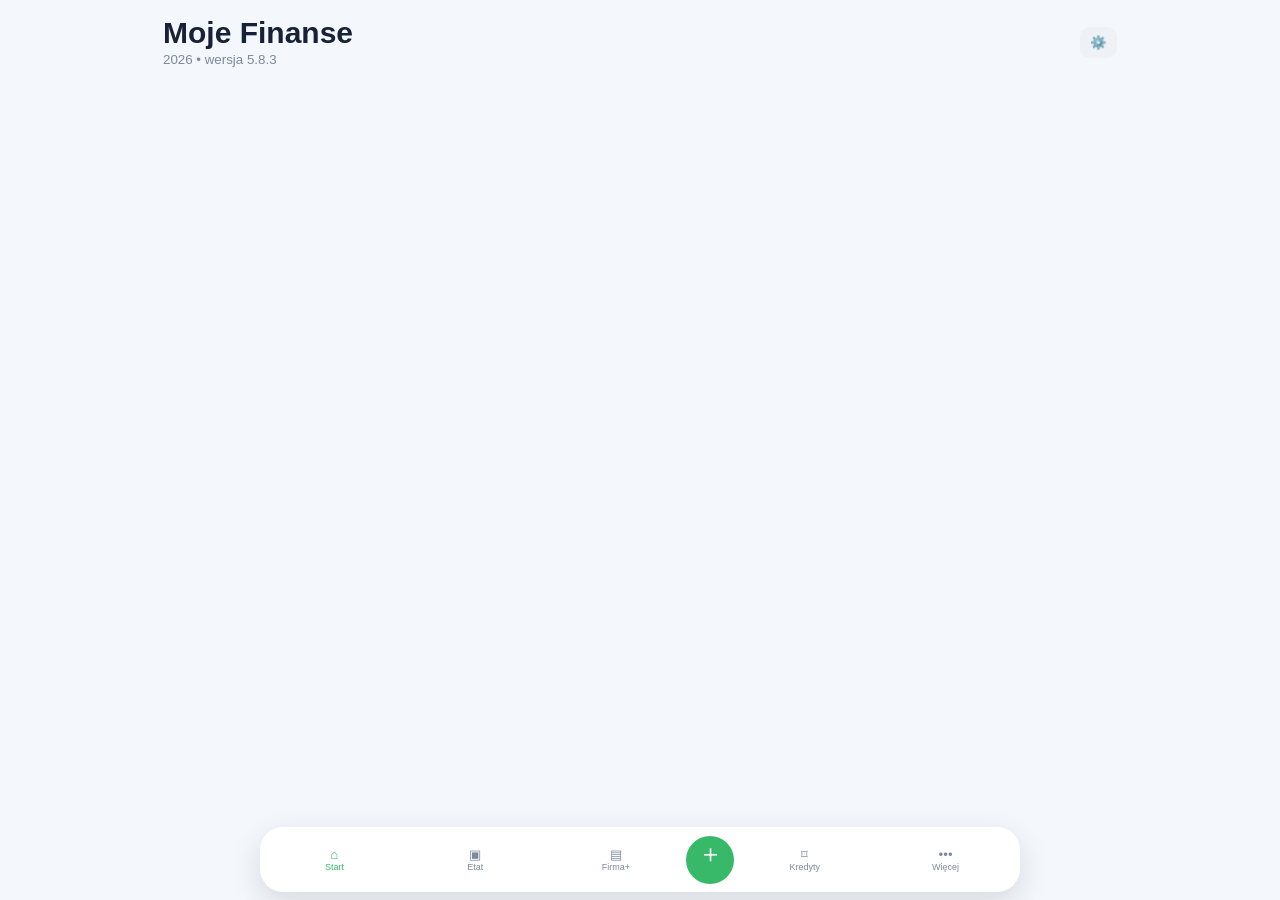
==== commit c10e8701: "Podłącz lekkie Kredyty 5.8.4" ====
--- a/index.html
+++ b/index.html
@@ -1,4 +1,4 @@
-<!doctype html><html lang="pl"><head><meta charset="utf-8"><meta http-equiv="Cache-Control" content="no-cache, no-store, must-revalidate"><meta http-equiv="Pragma" content="no-cache"><meta http-equiv="Expires" content="0"><meta name="viewport" content="width=device-width,initial-scale=1,viewport-fit=cover"><meta name="theme-color" content="#172238"><meta name="apple-mobile-web-app-capable" content="yes"><link rel="manifest" href="manifest.json?v=5830"><title>Moje Finanse 5.8.3</title><link rel="stylesheet" href="v14.css?v=5830"><link rel="stylesheet" href="v15.css?v=5830"><link rel="stylesheet" href="v16.css?v=5830"><link rel="stylesheet" href="v17.css?v=5830"><link rel="stylesheet" href="v18.css?v=5830"><link rel="stylesheet" href="v19.css?v=5830"><link rel="stylesheet" href="v20.css?v=5830"><link rel="stylesheet" href="v21.css?v=5830"><link rel="stylesheet" href="v23.css?v=5830"><link rel="stylesheet" href="v24.css?v=5830"><link rel="stylesheet" href="v26.css?v=5830"><link rel="stylesheet" href="v27.css?v=5830"><link rel="stylesheet" href="v25.css?v=5830"><link rel="stylesheet" href="v57mission.css?v=5830"></head><body><main class="app"><header class="top"><div><h1>Moje Finanse</h1><small><span id="headerYear"></span> • wersja 5.8.3</small></div><button class="btn" onclick="show('settings')">⚙️</button></header>
+<!doctype html><html lang="pl"><head><meta charset="utf-8"><meta http-equiv="Cache-Control" content="no-cache, no-store, must-revalidate"><meta http-equiv="Pragma" content="no-cache"><meta http-equiv="Expires" content="0"><meta name="viewport" content="width=device-width,initial-scale=1,viewport-fit=cover"><meta name="theme-color" content="#172238"><meta name="apple-mobile-web-app-capable" content="yes"><link rel="manifest" href="manifest.json?v=5840"><title>Moje Finanse 5.8.4</title><link rel="stylesheet" href="v14.css?v=5840"><link rel="stylesheet" href="v15.css?v=5840"><link rel="stylesheet" href="v16.css?v=5840"><link rel="stylesheet" href="v17.css?v=5840"><link rel="stylesheet" href="v18.css?v=5840"><link rel="stylesheet" href="v19.css?v=5840"><link rel="stylesheet" href="v20.css?v=5840"><link rel="stylesheet" href="v21.css?v=5840"><link rel="stylesheet" href="v23.css?v=5840"><link rel="stylesheet" href="v24.css?v=5840"><link rel="stylesheet" href="v26.css?v=5840"><link rel="stylesheet" href="v27.css?v=5840"><link rel="stylesheet" href="v25.css?v=5840"><link rel="stylesheet" href="v57mission.css?v=5840"></head><body><main class="app"><header class="top"><div><h1>Moje Finanse</h1><small><span id="headerYear"></span> • wersja 5.8.4</small></div><button class="btn" onclick="show('settings')">⚙️</button></header>
 <section id="home" class="view active"><div class="sectionHead"><div class="yearNav"><button class="btn" onclick="changeYear(-1)">‹</button><b id="yearNavHome"></b><button class="btn" onclick="changeYear(1)">›</button></div><span class="dateBadge" id="todayBadge"></span></div><div class="hero"><small>PROGNOZA NADWYŻKI DO KOŃCA WYBRANEGO ROKU</small><h2 id="freeYear">0 zł</h2><span class="green" id="avgNet">średnia etat 0 zł</span></div><div class="grid"><div class="tile"><small>ETAT NETTO — PROGNOZA</small><b id="netTile">0 zł</b></div><div class="tile"><small>ETAT BRUTTO — Z WPISANYCH WYPŁAT</small><b id="grossTile">0 zł</b></div><div class="tile"><small>FIRMA — SPRZEDAŻ NETTO BEZ VAT</small><b id="companyTile">0 zł</b></div><div class="tile"><small>RATY + NADPŁATY</small><b id="loanTile">0 zł</b></div></div><div class="card"><div class="title">Szybki podgląd roku <span class="pill">wpisane i prognoza</span></div><div id="homeBars" class="kpiBars"></div></div><div class="card"><div class="title">Etat i sprzedaż firmy — miesiąc po miesiącu <span class="pill">etat netto + firma netto bez VAT</span></div><div id="earningsChart" class="earnChart"></div><div class="legend"><span><i class="dot greenDot"></i> etat netto</span><span><i class="dot purpleDot"></i> sprzedaż firmy netto bez VAT</span></div><div class="row" hidden><span>Etat netto + firma netto bez VAT</span><b id="allIncomeTotal">0 zł</b></div></div><div class="two homeOverview44"><div class="card chart taxHomeCard44"><div class="title">Etat — brutto narastająco <button class="btn" onclick="show('salary')">Szczegóły ›</button></div><svg id="homeTaxSvg" viewBox="0 0 600 220" preserveAspectRatio="none"></svg><p id="pitStatus" class="muted"></p></div><div class="card"><div class="title">Firma <button class="btn" onclick="show('businessplus')">Firma+ ›</button></div><div class="row"><span>Sprzedaż brutto</span><b id="companyRevenueHome">0 zł</b></div><div class="row"><span>Sprzedaż netto bez VAT</span><b id="companyNetHome">0 zł</b></div><div class="row"><span>Koszty netto</span><b id="companyCostsHome">0 zł</b></div><div class="row"><span>Zostaje po kosztach, VAT, ZUS i PIT</span><b id="companyProfitHome">0 zł</b></div><div class="row"><span>VAT saldo</span><b id="companyVatHome">0 zł</b></div></div></div><div class="card"><div class="title">Kredyty — stan na dziś <button class="btn" onclick="show('loans')">Szczegóły ›</button></div><div id="loanHome"></div></div></section>
 <section id="salary" class="view"><div class="sectionHead"><div class="yearNav"><button class="btn" onclick="changeYear(-1)">‹</button><b id="yearNavSalary"></b><button class="btn" onclick="changeYear(1)">›</button></div></div><div class="title">Etat — wypłaty miesięczne <button class="btn" onclick="lockAll()">🔒 Zablokuj</button></div><div class="card"><p class="muted">Karta miesiąca oznacza miesiąc faktycznej wypłaty na konto. Dodatkowo wskazujesz miesiąc pracy, którego ta wypłata dotyczy — domyślnie miesiąc wcześniejszy. Cashflow i PIT liczą datę wypłaty, a analiza zarobków z Etatu korzysta z miesiąca pracy.</p><div id="months" class="months"></div></div></section>
 <section id="company" class="view"><div class="sectionHead"><div class="yearNav"><button class="btn" onclick="changeYear(-1)">‹</button><b id="yearNavCompany"></b><button class="btn" onclick="changeYear(1)">›</button></div></div><div class="title">Firma — podgląd miesięcy <button class="btn primary" onclick="show('businessplus')">Otwórz Firma+ ›</button></div><div class="card"><p class="muted">To podgląd. Sprzedaż i koszty edytujesz w Firma+, gdzie wpisujesz kwotę brutto i stawkę VAT, a netto oraz VAT liczą się automatycznie.</p><div id="companyMonths" class="months"></div></div></section>
@@ -14,6 +14,6 @@
 <section id="debt" class="view"><div class="title">Analiza zadłużenia</div><p class="muted">Kredyty oraz zobowiązania bez odsetek i bez terminu. Udział rat w dochodzie, średnie oprocentowanie oraz kolejność spłaty metodą snowball i avalanche.</p><div id="debtBody"></div></section>
 <section id="actions" class="view"><div class="title">Plan działania <span class="pill">priorytety • wykonanie • raport</span></div><p class="muted">Automatyczna lista najważniejszych kroków na miesiąc: płatności, podatki, koszty roczne, poduszka, kredyty, cele, firma i jakość danych.</p><div id="actionBody"></div></section>
 <section id="tax" class="view"><div class="card chart"><div class="title">Podstawa do progu PIT — etat + firma</div><svg id="taxSvg" viewBox="0 0 600 220" preserveAspectRatio="none"></svg><div class="legend"><span>— rzeczywiste</span><span>--- prognoza</span><span class="red">--- próg</span></div><p id="cross" class="muted"></p></div><div class="card"><div class="title">Brutto vs netto — etat</div><div id="grossNetBars" class="kpiBars twoBars"></div></div></section>
-<section id="loans" class="view"><div class="title">Kredyty <button class="btn primary" onclick="loanModal()">＋ Dodaj</button></div><p class="muted">Każdy kredyt można zwinąć. Kapitał, nadpłaty i odsetki są rozdzielone, a zbiorczy wykres pokazuje miesiące zakończenia poszczególnych kredytów.</p><div id="loanList"></div></section>
+<section id="loans" class="view"><div class="title">Kredyty <button class="btn primary" onclick="loanModal()">＋ Dodaj</button></div><p class="muted">Lekki widok ładuje tylko podsumowania. Szczegóły kredytu, wykres i harmonogram są liczone dopiero po rozwinięciu konkretnej pozycji.</p><div id="loanList"></div></section>
 <section id="settings" class="view"><div class="card"><div class="title">Moduły finansowe</div><div class="moduleLinks"><button class="btn primary" onclick="show('control')">🧭 Centrum dowodzenia</button><button class="btn" onclick="show('monthly')">📅 Pulpit miesiąca</button><button class="btn" onclick="show('actions')">✅ Plan działania</button><button class="btn" onclick="show('calendar')">🗓️ Kalendarz</button><button class="btn" onclick="show('budget')">🧾 Wydatki</button><button class="btn" onclick="show('emergency')">🛟 Poduszka</button><button class="btn" onclick="show('lab')">🧪 Laboratorium</button><button class="btn" onclick="show('investments')">📊 Inwestycje</button><button class="btn" onclick="show('review')">📋 Review</button><button class="btn primary" onclick="show('autopilot')">🤖 Autopilot</button><button class="btn" onclick="show('capacity')">🏭 MOHE Capacity</button><button class="btn" onclick="show('watch')">👁 Watchlista</button><button class="btn" onclick="show('debt')">📉 Zadłużenie</button><button class="btn" onclick="show('wealth')">💼 Majątek</button><button class="btn" onclick="show('goals')">🎯 Cele</button><button class="btn" onclick="show('businessplus')">🏢 Firma+</button><button class="btn" onclick="show('accounting')">🧾 Dla księgowej</button><button class="btn" onclick="show('tax')">📈 Podatki</button></div></div><div class="card"><div class="title">Etat / podatki</div><div class="form"><label>Próg PIT<input id="threshold" type="number"></label><label>Kwota zmniejszająca<input id="reduction" type="number"></label><label>KUP / miesiąc<input id="kup" type="number"></label><label style="display:none">PPK pracownik %<input id="ppkEmp" type="number" step=".1"></label><label style="display:none">PPK pracodawca %<input id="ppkEr" type="number" step=".1"></label></div><button class="btn primary" onclick="saveSettings()">Zapisz</button></div><div class="card"><div class="title">Dane</div><button class="btn" onclick="exportData()">⬇ Eksport</button> <button class="btn" onclick="document.getElementById('importFile').click()">⬆ Import</button><input id="importFile" type="file" accept="application/json" hidden onchange="importData(event)"></div></section></main>
-<nav class="nav"><button data-v="home" class="active" onclick="show('home')">⌂<span>Start</span></button><button data-v="salary" onclick="show('salary')">▣<span>Etat</span></button><button data-v="businessplus" onclick="show('businessplus')">▤<span>Firma+</span></button><button class="plus" onclick="show('control')" aria-label="Centrum dowodzenia">＋</button><button data-v="loans" onclick="show('loans')">⌑<span>Kredyty</span></button><button data-v="settings" onclick="show('settings')">•••<span>Więcej</span></button></nav><div id="modal" class="modal"><div id="sheet" class="sheet"></div></div><script src="v14a.js?v=5830"></script><script src="v14b1.js?v=5830"></script><script src="v14b2.js?v=5830"></script><script src="v15loan.js?v=5830"></script><script src="v16chart.js?v=5830"></script><script src="v17loan.js?v=5830"></script><script src="v18chart.js?v=5830"></script><script src="v19loan.js?v=5830"></script><script src="v23salary.js?v=5830"></script><script src="v24raise.js?v=5830"></script><script src="v26forecast.js?v=5830"></script><script src="v27ppk.js?v=5830"></script><script src="v41tax.js?v=5830"></script><script src="v37payroll.js?v=5830"></script><script src="v60salaryperiod.js?v=5830"></script><script src="v41suite.js?v=5830"></script><script src="v33uxfix.js?v=5830"></script><script src="v42insights.js?v=5830"></script><script src="v44business.js?v=5830"></script><script src="v44tax.js?v=5830"></script><script src="v47ux.js?v=5830"></script><script src="v50accounting.js?v=5830"></script><script src="v51control.js?v=5830"></script><script src="v52planner.js?v=5830"></script><script src="v53command.js?v=5830"></script><script src="v54ops.js?v=5830"></script><script src="v55lab.js?v=5830"></script><script src="v56autopilot.js?v=5830"></script><script src="v57mission.js?v=5830"></script><script src="v59kernel.js?v=5830"></script><script src="v43boot.js?v=5830"></script></body></html>+<nav class="nav"><button data-v="home" class="active" onclick="show('home')">⌂<span>Start</span></button><button data-v="salary" onclick="show('salary')">▣<span>Etat</span></button><button data-v="businessplus" onclick="show('businessplus')">▤<span>Firma+</span></button><button class="plus" onclick="show('control')" aria-label="Centrum dowodzenia">＋</button><button data-v="loans" onclick="show('loans')">⌑<span>Kredyty</span></button><button data-v="settings" onclick="show('settings')">•••<span>Więcej</span></button></nav><div id="modal" class="modal"><div id="sheet" class="sheet"></div></div><script src="v14a.js?v=5840"></script><script src="v14b1.js?v=5840"></script><script src="v14b2.js?v=5840"></script><script src="v15loan.js?v=5840"></script><script src="v16chart.js?v=5840"></script><script src="v17loan.js?v=5840"></script><script src="v18chart.js?v=5840"></script><script src="v19loan.js?v=5840"></script><script src="v61loanslazy.js?v=5840"></script><script src="v23salary.js?v=5840"></script><script src="v24raise.js?v=5840"></script><script src="v26forecast.js?v=5840"></script><script src="v27ppk.js?v=5840"></script><script src="v41tax.js?v=5840"></script><script src="v37payroll.js?v=5840"></script><script src="v60salaryperiod.js?v=5840"></script><script src="v41suite.js?v=5840"></script><script src="v33uxfix.js?v=5840"></script><script src="v42insights.js?v=5840"></script><script src="v44business.js?v=5840"></script><script src="v44tax.js?v=5840"></script><script src="v47ux.js?v=5840"></script><script src="v50accounting.js?v=5840"></script><script src="v51control.js?v=5840"></script><script src="v52planner.js?v=5840"></script><script src="v53command.js?v=5840"></script><script src="v54ops.js?v=5840"></script><script src="v55lab.js?v=5840"></script><script src="v56autopilot.js?v=5840"></script><script src="v57mission.js?v=5840"></script><script src="v59kernel.js?v=5840"></script><script src="v43boot.js?v=5840"></script></body></html>
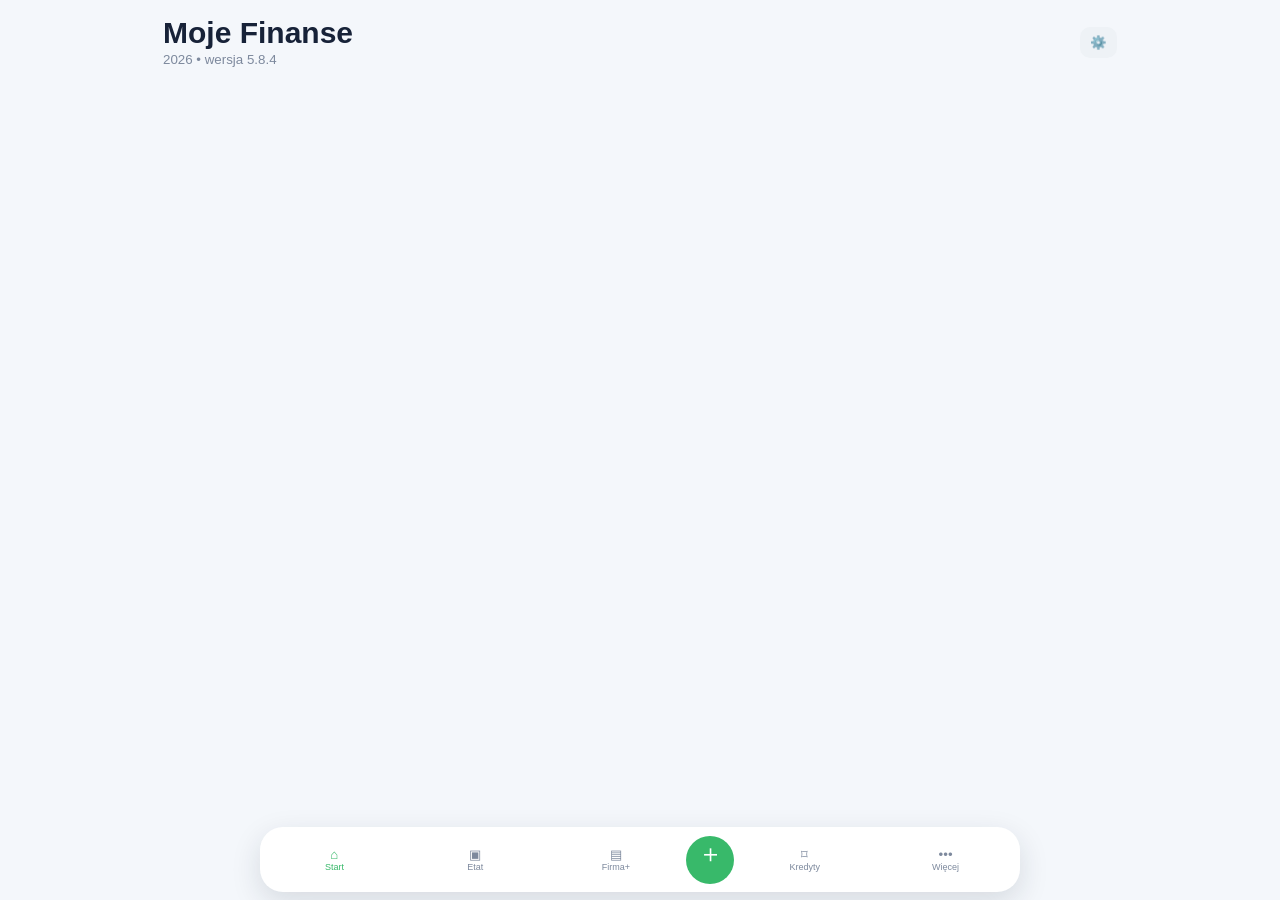
==== commit 6803fc86: "Podłącz poprawiony silnik kredytów 5.8.5" ====
--- a/index.html
+++ b/index.html
@@ -1,4 +1,4 @@
-<!doctype html><html lang="pl"><head><meta charset="utf-8"><meta http-equiv="Cache-Control" content="no-cache, no-store, must-revalidate"><meta http-equiv="Pragma" content="no-cache"><meta http-equiv="Expires" content="0"><meta name="viewport" content="width=device-width,initial-scale=1,viewport-fit=cover"><meta name="theme-color" content="#172238"><meta name="apple-mobile-web-app-capable" content="yes"><link rel="manifest" href="manifest.json?v=5840"><title>Moje Finanse 5.8.4</title><link rel="stylesheet" href="v14.css?v=5840"><link rel="stylesheet" href="v15.css?v=5840"><link rel="stylesheet" href="v16.css?v=5840"><link rel="stylesheet" href="v17.css?v=5840"><link rel="stylesheet" href="v18.css?v=5840"><link rel="stylesheet" href="v19.css?v=5840"><link rel="stylesheet" href="v20.css?v=5840"><link rel="stylesheet" href="v21.css?v=5840"><link rel="stylesheet" href="v23.css?v=5840"><link rel="stylesheet" href="v24.css?v=5840"><link rel="stylesheet" href="v26.css?v=5840"><link rel="stylesheet" href="v27.css?v=5840"><link rel="stylesheet" href="v25.css?v=5840"><link rel="stylesheet" href="v57mission.css?v=5840"></head><body><main class="app"><header class="top"><div><h1>Moje Finanse</h1><small><span id="headerYear"></span> • wersja 5.8.4</small></div><button class="btn" onclick="show('settings')">⚙️</button></header>
+<!doctype html><html lang="pl"><head><meta charset="utf-8"><meta http-equiv="Cache-Control" content="no-cache, no-store, must-revalidate"><meta http-equiv="Pragma" content="no-cache"><meta http-equiv="Expires" content="0"><meta name="viewport" content="width=device-width,initial-scale=1,viewport-fit=cover"><meta name="theme-color" content="#172238"><meta name="apple-mobile-web-app-capable" content="yes"><link rel="manifest" href="manifest.json?v=5850"><title>Moje Finanse 5.8.5</title><link rel="stylesheet" href="v14.css?v=5850"><link rel="stylesheet" href="v15.css?v=5850"><link rel="stylesheet" href="v16.css?v=5850"><link rel="stylesheet" href="v17.css?v=5850"><link rel="stylesheet" href="v18.css?v=5850"><link rel="stylesheet" href="v19.css?v=5850"><link rel="stylesheet" href="v20.css?v=5850"><link rel="stylesheet" href="v21.css?v=5850"><link rel="stylesheet" href="v23.css?v=5850"><link rel="stylesheet" href="v24.css?v=5850"><link rel="stylesheet" href="v26.css?v=5850"><link rel="stylesheet" href="v27.css?v=5850"><link rel="stylesheet" href="v25.css?v=5850"><link rel="stylesheet" href="v57mission.css?v=5850"></head><body><main class="app"><header class="top"><div><h1>Moje Finanse</h1><small><span id="headerYear"></span> • wersja 5.8.5</small></div><button class="btn" onclick="show('settings')">⚙️</button></header>
 <section id="home" class="view active"><div class="sectionHead"><div class="yearNav"><button class="btn" onclick="changeYear(-1)">‹</button><b id="yearNavHome"></b><button class="btn" onclick="changeYear(1)">›</button></div><span class="dateBadge" id="todayBadge"></span></div><div class="hero"><small>PROGNOZA NADWYŻKI DO KOŃCA WYBRANEGO ROKU</small><h2 id="freeYear">0 zł</h2><span class="green" id="avgNet">średnia etat 0 zł</span></div><div class="grid"><div class="tile"><small>ETAT NETTO — PROGNOZA</small><b id="netTile">0 zł</b></div><div class="tile"><small>ETAT BRUTTO — Z WPISANYCH WYPŁAT</small><b id="grossTile">0 zł</b></div><div class="tile"><small>FIRMA — SPRZEDAŻ NETTO BEZ VAT</small><b id="companyTile">0 zł</b></div><div class="tile"><small>RATY + NADPŁATY</small><b id="loanTile">0 zł</b></div></div><div class="card"><div class="title">Szybki podgląd roku <span class="pill">wpisane i prognoza</span></div><div id="homeBars" class="kpiBars"></div></div><div class="card"><div class="title">Etat i sprzedaż firmy — miesiąc po miesiącu <span class="pill">etat netto + firma netto bez VAT</span></div><div id="earningsChart" class="earnChart"></div><div class="legend"><span><i class="dot greenDot"></i> etat netto</span><span><i class="dot purpleDot"></i> sprzedaż firmy netto bez VAT</span></div><div class="row" hidden><span>Etat netto + firma netto bez VAT</span><b id="allIncomeTotal">0 zł</b></div></div><div class="two homeOverview44"><div class="card chart taxHomeCard44"><div class="title">Etat — brutto narastająco <button class="btn" onclick="show('salary')">Szczegóły ›</button></div><svg id="homeTaxSvg" viewBox="0 0 600 220" preserveAspectRatio="none"></svg><p id="pitStatus" class="muted"></p></div><div class="card"><div class="title">Firma <button class="btn" onclick="show('businessplus')">Firma+ ›</button></div><div class="row"><span>Sprzedaż brutto</span><b id="companyRevenueHome">0 zł</b></div><div class="row"><span>Sprzedaż netto bez VAT</span><b id="companyNetHome">0 zł</b></div><div class="row"><span>Koszty netto</span><b id="companyCostsHome">0 zł</b></div><div class="row"><span>Zostaje po kosztach, VAT, ZUS i PIT</span><b id="companyProfitHome">0 zł</b></div><div class="row"><span>VAT saldo</span><b id="companyVatHome">0 zł</b></div></div></div><div class="card"><div class="title">Kredyty — stan na dziś <button class="btn" onclick="show('loans')">Szczegóły ›</button></div><div id="loanHome"></div></div></section>
 <section id="salary" class="view"><div class="sectionHead"><div class="yearNav"><button class="btn" onclick="changeYear(-1)">‹</button><b id="yearNavSalary"></b><button class="btn" onclick="changeYear(1)">›</button></div></div><div class="title">Etat — wypłaty miesięczne <button class="btn" onclick="lockAll()">🔒 Zablokuj</button></div><div class="card"><p class="muted">Karta miesiąca oznacza miesiąc faktycznej wypłaty na konto. Dodatkowo wskazujesz miesiąc pracy, którego ta wypłata dotyczy — domyślnie miesiąc wcześniejszy. Cashflow i PIT liczą datę wypłaty, a analiza zarobków z Etatu korzysta z miesiąca pracy.</p><div id="months" class="months"></div></div></section>
 <section id="company" class="view"><div class="sectionHead"><div class="yearNav"><button class="btn" onclick="changeYear(-1)">‹</button><b id="yearNavCompany"></b><button class="btn" onclick="changeYear(1)">›</button></div></div><div class="title">Firma — podgląd miesięcy <button class="btn primary" onclick="show('businessplus')">Otwórz Firma+ ›</button></div><div class="card"><p class="muted">To podgląd. Sprzedaż i koszty edytujesz w Firma+, gdzie wpisujesz kwotę brutto i stawkę VAT, a netto oraz VAT liczą się automatycznie.</p><div id="companyMonths" class="months"></div></div></section>
@@ -16,4 +16,4 @@
 <section id="tax" class="view"><div class="card chart"><div class="title">Podstawa do progu PIT — etat + firma</div><svg id="taxSvg" viewBox="0 0 600 220" preserveAspectRatio="none"></svg><div class="legend"><span>— rzeczywiste</span><span>--- prognoza</span><span class="red">--- próg</span></div><p id="cross" class="muted"></p></div><div class="card"><div class="title">Brutto vs netto — etat</div><div id="grossNetBars" class="kpiBars twoBars"></div></div></section>
 <section id="loans" class="view"><div class="title">Kredyty <button class="btn primary" onclick="loanModal()">＋ Dodaj</button></div><p class="muted">Lekki widok ładuje tylko podsumowania. Szczegóły kredytu, wykres i harmonogram są liczone dopiero po rozwinięciu konkretnej pozycji.</p><div id="loanList"></div></section>
 <section id="settings" class="view"><div class="card"><div class="title">Moduły finansowe</div><div class="moduleLinks"><button class="btn primary" onclick="show('control')">🧭 Centrum dowodzenia</button><button class="btn" onclick="show('monthly')">📅 Pulpit miesiąca</button><button class="btn" onclick="show('actions')">✅ Plan działania</button><button class="btn" onclick="show('calendar')">🗓️ Kalendarz</button><button class="btn" onclick="show('budget')">🧾 Wydatki</button><button class="btn" onclick="show('emergency')">🛟 Poduszka</button><button class="btn" onclick="show('lab')">🧪 Laboratorium</button><button class="btn" onclick="show('investments')">📊 Inwestycje</button><button class="btn" onclick="show('review')">📋 Review</button><button class="btn primary" onclick="show('autopilot')">🤖 Autopilot</button><button class="btn" onclick="show('capacity')">🏭 MOHE Capacity</button><button class="btn" onclick="show('watch')">👁 Watchlista</button><button class="btn" onclick="show('debt')">📉 Zadłużenie</button><button class="btn" onclick="show('wealth')">💼 Majątek</button><button class="btn" onclick="show('goals')">🎯 Cele</button><button class="btn" onclick="show('businessplus')">🏢 Firma+</button><button class="btn" onclick="show('accounting')">🧾 Dla księgowej</button><button class="btn" onclick="show('tax')">📈 Podatki</button></div></div><div class="card"><div class="title">Etat / podatki</div><div class="form"><label>Próg PIT<input id="threshold" type="number"></label><label>Kwota zmniejszająca<input id="reduction" type="number"></label><label>KUP / miesiąc<input id="kup" type="number"></label><label style="display:none">PPK pracownik %<input id="ppkEmp" type="number" step=".1"></label><label style="display:none">PPK pracodawca %<input id="ppkEr" type="number" step=".1"></label></div><button class="btn primary" onclick="saveSettings()">Zapisz</button></div><div class="card"><div class="title">Dane</div><button class="btn" onclick="exportData()">⬇ Eksport</button> <button class="btn" onclick="document.getElementById('importFile').click()">⬆ Import</button><input id="importFile" type="file" accept="application/json" hidden onchange="importData(event)"></div></section></main>
-<nav class="nav"><button data-v="home" class="active" onclick="show('home')">⌂<span>Start</span></button><button data-v="salary" onclick="show('salary')">▣<span>Etat</span></button><button data-v="businessplus" onclick="show('businessplus')">▤<span>Firma+</span></button><button class="plus" onclick="show('control')" aria-label="Centrum dowodzenia">＋</button><button data-v="loans" onclick="show('loans')">⌑<span>Kredyty</span></button><button data-v="settings" onclick="show('settings')">•••<span>Więcej</span></button></nav><div id="modal" class="modal"><div id="sheet" class="sheet"></div></div><script src="v14a.js?v=5840"></script><script src="v14b1.js?v=5840"></script><script src="v14b2.js?v=5840"></script><script src="v15loan.js?v=5840"></script><script src="v16chart.js?v=5840"></script><script src="v17loan.js?v=5840"></script><script src="v18chart.js?v=5840"></script><script src="v19loan.js?v=5840"></script><script src="v61loanslazy.js?v=5840"></script><script src="v23salary.js?v=5840"></script><script src="v24raise.js?v=5840"></script><script src="v26forecast.js?v=5840"></script><script src="v27ppk.js?v=5840"></script><script src="v41tax.js?v=5840"></script><script src="v37payroll.js?v=5840"></script><script src="v60salaryperiod.js?v=5840"></script><script src="v41suite.js?v=5840"></script><script src="v33uxfix.js?v=5840"></script><script src="v42insights.js?v=5840"></script><script src="v44business.js?v=5840"></script><script src="v44tax.js?v=5840"></script><script src="v47ux.js?v=5840"></script><script src="v50accounting.js?v=5840"></script><script src="v51control.js?v=5840"></script><script src="v52planner.js?v=5840"></script><script src="v53command.js?v=5840"></script><script src="v54ops.js?v=5840"></script><script src="v55lab.js?v=5840"></script><script src="v56autopilot.js?v=5840"></script><script src="v57mission.js?v=5840"></script><script src="v59kernel.js?v=5840"></script><script src="v43boot.js?v=5840"></script></body></html>+<nav class="nav"><button data-v="home" class="active" onclick="show('home')">⌂<span>Start</span></button><button data-v="salary" onclick="show('salary')">▣<span>Etat</span></button><button data-v="businessplus" onclick="show('businessplus')">▤<span>Firma+</span></button><button class="plus" onclick="show('control')" aria-label="Centrum dowodzenia">＋</button><button data-v="loans" onclick="show('loans')">⌑<span>Kredyty</span></button><button data-v="settings" onclick="show('settings')">•••<span>Więcej</span></button></nav><div id="modal" class="modal"><div id="sheet" class="sheet"></div></div><script src="v14a.js?v=5850"></script><script src="v14b1.js?v=5850"></script><script src="v14b2.js?v=5850"></script><script src="v15loan.js?v=5850"></script><script src="v16chart.js?v=5850"></script><script src="v17loan.js?v=5850"></script><script src="v18chart.js?v=5850"></script><script src="v19loan.js?v=5850"></script><script src="v62loanengine.js?v=5850"></script><script src="v61loanslazy.js?v=5850"></script><script src="v23salary.js?v=5850"></script><script src="v24raise.js?v=5850"></script><script src="v26forecast.js?v=5850"></script><script src="v27ppk.js?v=5850"></script><script src="v41tax.js?v=5850"></script><script src="v37payroll.js?v=5850"></script><script src="v60salaryperiod.js?v=5850"></script><script src="v41suite.js?v=5850"></script><script src="v33uxfix.js?v=5850"></script><script src="v42insights.js?v=5850"></script><script src="v44business.js?v=5850"></script><script src="v44tax.js?v=5850"></script><script src="v47ux.js?v=5850"></script><script src="v50accounting.js?v=5850"></script><script src="v51control.js?v=5850"></script><script src="v52planner.js?v=5850"></script><script src="v53command.js?v=5850"></script><script src="v54ops.js?v=5850"></script><script src="v55lab.js?v=5850"></script><script src="v56autopilot.js?v=5850"></script><script src="v57mission.js?v=5850"></script><script src="v59kernel.js?v=5850"></script><script src="v43boot.js?v=5850"></script></body></html>
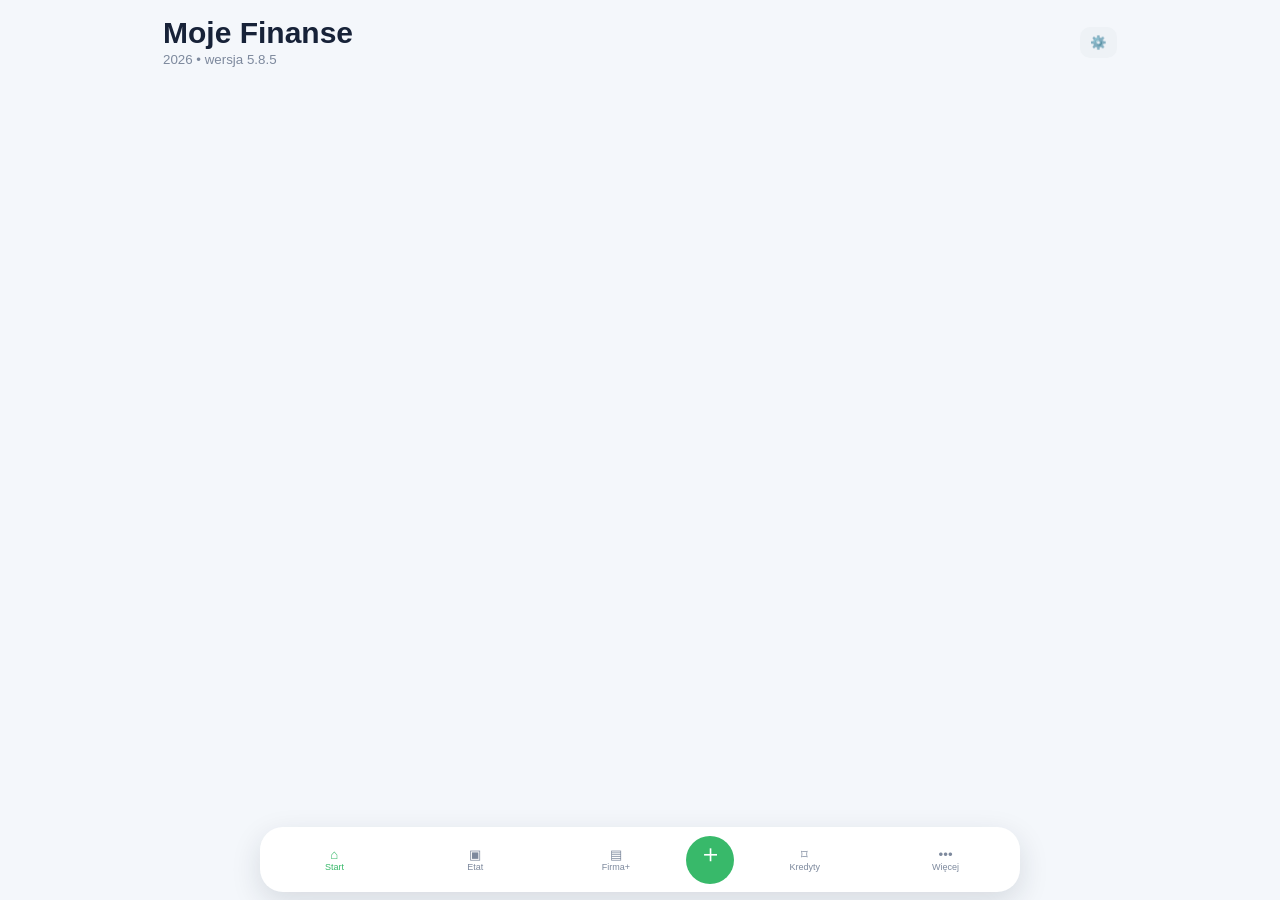
==== commit 9e4d0645: "Uprość prywatne finanse i usuń poduszkę z UI" ====
--- a/index.html
+++ b/index.html
@@ -4,16 +4,16 @@
 <section id="company" class="view"><div class="sectionHead"><div class="yearNav"><button class="btn" onclick="changeYear(-1)">‹</button><b id="yearNavCompany"></b><button class="btn" onclick="changeYear(1)">›</button></div></div><div class="title">Firma — podgląd miesięcy <button class="btn primary" onclick="show('businessplus')">Otwórz Firma+ ›</button></div><div class="card"><p class="muted">To podgląd. Sprzedaż i koszty edytujesz w Firma+, gdzie wpisujesz kwotę brutto i stawkę VAT, a netto oraz VAT liczą się automatycznie.</p><div id="companyMonths" class="months"></div></div></section>
 <section id="businessplus" class="view"><div class="title">Firma+ <button class="btn primary" onclick="show('accounting')">Dla księgowej ›</button><span class="pill">brutto → netto + VAT</span></div><p class="muted">Główne miejsce do wpisywania firmy. Dodajesz sprzedaż i koszty jako kwotę brutto + stawkę VAT; aplikacja wylicza netto, VAT, dochód do PIT i realny cash-flow.</p><div id="businessPlusBody"></div></section>
 <section id="accounting" class="view"><div class="title">Dla księgowej <button class="btn" onclick="show('businessplus')">Firma+ ›</button></div><p class="muted">Dodawaj sprzedaż i faktury w ciągu miesiąca. Na koniec pobierz wspólne zestawienie. Dane i kwoty są wspólne z Firma+.</p><div id="accountingBody50"></div></section>
-<section id="control" class="view"><div class="title">Centrum dowodzenia <span class="pill">plan • podatki • ryzyko • rozwój • forecast</span></div><p class="muted">Główny kokpit finansowy: kondycja 0–100, radar 12 miesięcy, forecast roku, alerty, rezerwy, zamknięcie miesiąca, cele, ryzyko i decyzje.</p><div id="controlBody51"></div></section><section id="monthly" class="view"><div class="title">Finansowy pulpit miesiąca</div><p class="muted">Jeden ekran pokazujący etat, firmę, PPK, wydatki, kredyty i prognozowaną nadwyżkę.</p><div id="monthlyBody"></div></section>
+<section id="control" class="view"><div class="title">Finanse prywatne <span class="pill">monitoring • bez budżetu domowego</span></div><p class="muted">Etat, kredyty, większe zobowiązania, cele i majątek. Nie musisz wpisywać codziennych zakupów i aplikacja nie liczy sztucznego „ile zostało”.</p><div id="controlBody51"></div></section><section id="monthly" class="view"><div class="title">Pulpit miesiąca</div><p class="muted">Miesięczny podgląd wpływu z Etatu, kredytów i zapisanych zobowiązań — bez pełnego budżetu domowego.</p><div id="monthlyBody"></div></section>
 <section id="budget" class="view"><div class="title">Budżet i wydatki</div><p class="muted">Stałe koszty mogą powtarzać się automatycznie co miesiąc, a wydatki jednorazowe obciążają tylko wskazany miesiąc.</p><div id="budgetBody"></div></section>
 <section id="wealth" class="view"><div class="title">Majątek i wartość netto</div><p class="muted">Aktywa + PPK − aktualne saldo kredytów.</p><div id="wealthBody"></div></section>
 <section id="goals" class="view"><div class="title">Cele finansowe</div><p class="muted">Śledź postęp i szacowany czas dojścia do celu.</p><div id="goalsBody"></div></section>
 <section id="calendar" class="view"><div class="title">Kalendarz finansowy</div><p class="muted">Raty, wydatki stałe, wydatki jednorazowe i własne terminy w jednym miesięcznym widoku.</p><div id="calendarBody"></div></section>
-<section id="emergency" class="view"><div class="title">Poduszka finansowa</div><p class="muted">Sprawdź, na ile miesięcy wystarczą płynne oszczędności przy obecnych kosztach i ratach.</p><div id="emergencyBody"></div></section>
-<section id="scenario" class="view"><div class="title">Scenariusze „Co jeśli?”</div><p class="muted">Starszy widok scenariuszy. Pełne porównanie decyzji znajduje się teraz w Laboratorium.</p><div class="card"><button class="btn primary" onclick="show('lab')">Otwórz Laboratorium decyzji ›</button></div><div id="scenarioBody"></div></section><section id="lab" class="view"><div class="title">Laboratorium decyzji <span class="pill">porównanie scenariuszy • dług • inwestycje</span></div><p class="muted">Porównuj warianty bez zmieniania prawdziwych danych: etat, firma, koszty, nadpłaty, inwestycje i wydatki jednorazowe.</p><div id="labBody55"></div></section><section id="investments" class="view"><div class="title">Inwestycje i dywidendy <span class="pill">portfel • cel • 5/10/20 lat</span></div><p class="muted">Centrum portfela inwestycyjnego i symulacji dochodu dywidendowego.</p><div id="investmentsBody55"></div></section><section id="review" class="view"><div class="title">Review finansowy <span class="pill">kwartał • rok • porównanie</span></div><p class="muted">Przegląd wyników, nadwyżki, firmy i kondycji w ujęciu kwartalnym i rocznym.</p><div id="reviewBody55"></div></section><section id="autopilot" class="view"><div class="title">Autopilot finansowy <span class="pill">alokacja • stress test • dług • timeline • podatki</span></div><p class="muted">Warstwa rekomendacji: jak podzielić nadwyżkę, jak wygląda odporność finansowa, kiedy wyjdziesz z długu i co nadchodzi przez kolejne 36 miesięcy.</p><div id="autopilotBody56"></div></section><section id="capacity" class="view"><div class="title">MOHE Capacity Planner <span class="pill">drukarki • godziny • zysk</span></div><p class="muted">Plan wykorzystania wolnych godzin druku według zysku na godzinę i limitu popytu.</p><div id="capacityBody56"></div></section><section id="watch" class="view"><div class="title">Watchlista decyzji <span class="pill">warunki • progi • akcje</span></div><p class="muted">Zapisuj warunki, przy których chcesz podjąć konkretną decyzję finansową.</p><div id="watchBody56"></div></section>
+<section id="emergency" class="view" hidden><div id="emergencyBody"></div></section>
+<section id="scenario" class="view"><div class="title">Scenariusze „Co jeśli?”</div><p class="muted">Starszy widok scenariuszy. Pełne porównanie decyzji znajduje się teraz w Laboratorium.</p><div class="card"><button class="btn primary" onclick="show('lab')">Otwórz Laboratorium decyzji ›</button></div><div id="scenarioBody"></div></section><section id="lab" class="view"><div class="title">Laboratorium decyzji <span class="pill">porównanie scenariuszy • dług • inwestycje</span></div><p class="muted">Porównuj warianty bez zmieniania prawdziwych danych: etat, firma, kredyty i inwestycje. Prywatne wydatki są opcjonalne.</p><div id="labBody55"></div></section><section id="investments" class="view"><div class="title">Inwestycje i dywidendy <span class="pill">portfel • cel • 5/10/20 lat</span></div><p class="muted">Centrum portfela inwestycyjnego i symulacji dochodu dywidendowego.</p><div id="investmentsBody55"></div></section><section id="review" class="view"><div class="title">Review finansowy <span class="pill">kwartał • rok • porównanie</span></div><p class="muted">Przegląd wyników, nadwyżki, firmy i kondycji w ujęciu kwartalnym i rocznym.</p><div id="reviewBody55"></div></section><section id="autopilot" class="view"><div class="title">Autopilot finansowy <span class="pill">alokacja • stress test • dług • timeline • podatki</span></div><p class="muted">Warstwa decyzji oparta na kredytach, celach i inwestycjach — bez automatycznego dzielenia prywatnej pensji.</p><div id="autopilotBody56"></div></section><section id="capacity" class="view"><div class="title">MOHE Capacity Planner <span class="pill">drukarki • godziny • zysk</span></div><p class="muted">Plan wykorzystania wolnych godzin druku według zysku na godzinę i limitu popytu.</p><div id="capacityBody56"></div></section><section id="watch" class="view"><div class="title">Watchlista decyzji <span class="pill">warunki • progi • akcje</span></div><p class="muted">Zapisuj warunki, przy których chcesz podjąć konkretną decyzję finansową.</p><div id="watchBody56"></div></section>
 <section id="debt" class="view"><div class="title">Analiza zadłużenia</div><p class="muted">Kredyty oraz zobowiązania bez odsetek i bez terminu. Udział rat w dochodzie, średnie oprocentowanie oraz kolejność spłaty metodą snowball i avalanche.</p><div id="debtBody"></div></section>
-<section id="actions" class="view"><div class="title">Plan działania <span class="pill">priorytety • wykonanie • raport</span></div><p class="muted">Automatyczna lista najważniejszych kroków na miesiąc: płatności, podatki, koszty roczne, poduszka, kredyty, cele, firma i jakość danych.</p><div id="actionBody"></div></section>
+<section id="actions" class="view"><div class="title">Plan działania <span class="pill">priorytety • wykonanie • raport</span></div><p class="muted">Lista najważniejszych kroków oparta wyłącznie na danych, które faktycznie prowadzisz: kredyty, terminy, cele i firma.</p><div id="actionBody"></div></section>
 <section id="tax" class="view"><div class="card chart"><div class="title">Podstawa do progu PIT — etat + firma</div><svg id="taxSvg" viewBox="0 0 600 220" preserveAspectRatio="none"></svg><div class="legend"><span>— rzeczywiste</span><span>--- prognoza</span><span class="red">--- próg</span></div><p id="cross" class="muted"></p></div><div class="card"><div class="title">Brutto vs netto — etat</div><div id="grossNetBars" class="kpiBars twoBars"></div></div></section>
 <section id="loans" class="view"><div class="title">Kredyty <button class="btn primary" onclick="loanModal()">＋ Dodaj</button></div><p class="muted">Lekki widok ładuje tylko podsumowania. Szczegóły kredytu, wykres i harmonogram są liczone dopiero po rozwinięciu konkretnej pozycji.</p><div id="loanList"></div></section>
-<section id="settings" class="view"><div class="card"><div class="title">Moduły finansowe</div><div class="moduleLinks"><button class="btn primary" onclick="show('control')">🧭 Centrum dowodzenia</button><button class="btn" onclick="show('monthly')">📅 Pulpit miesiąca</button><button class="btn" onclick="show('actions')">✅ Plan działania</button><button class="btn" onclick="show('calendar')">🗓️ Kalendarz</button><button class="btn" onclick="show('budget')">🧾 Wydatki</button><button class="btn" onclick="show('emergency')">🛟 Poduszka</button><button class="btn" onclick="show('lab')">🧪 Laboratorium</button><button class="btn" onclick="show('investments')">📊 Inwestycje</button><button class="btn" onclick="show('review')">📋 Review</button><button class="btn primary" onclick="show('autopilot')">🤖 Autopilot</button><button class="btn" onclick="show('capacity')">🏭 MOHE Capacity</button><button class="btn" onclick="show('watch')">👁 Watchlista</button><button class="btn" onclick="show('debt')">📉 Zadłużenie</button><button class="btn" onclick="show('wealth')">💼 Majątek</button><button class="btn" onclick="show('goals')">🎯 Cele</button><button class="btn" onclick="show('businessplus')">🏢 Firma+</button><button class="btn" onclick="show('accounting')">🧾 Dla księgowej</button><button class="btn" onclick="show('tax')">📈 Podatki</button></div></div><div class="card"><div class="title">Etat / podatki</div><div class="form"><label>Próg PIT<input id="threshold" type="number"></label><label>Kwota zmniejszająca<input id="reduction" type="number"></label><label>KUP / miesiąc<input id="kup" type="number"></label><label style="display:none">PPK pracownik %<input id="ppkEmp" type="number" step=".1"></label><label style="display:none">PPK pracodawca %<input id="ppkEr" type="number" step=".1"></label></div><button class="btn primary" onclick="saveSettings()">Zapisz</button></div><div class="card"><div class="title">Dane</div><button class="btn" onclick="exportData()">⬇ Eksport</button> <button class="btn" onclick="document.getElementById('importFile').click()">⬆ Import</button><input id="importFile" type="file" accept="application/json" hidden onchange="importData(event)"></div></section></main>
+<section id="settings" class="view"><div class="card"><div class="title">Moduły finansowe</div><div class="moduleLinks"><button class="btn primary" onclick="show('control')">🧭 Centrum dowodzenia</button><button class="btn" onclick="show('monthly')">📅 Pulpit miesiąca</button><button class="btn" onclick="show('actions')">✅ Plan działania</button><button class="btn" onclick="show('calendar')">🗓️ Kalendarz</button><button class="btn" onclick="show('budget')">🧾 Stałe zobowiązania</button><button class="btn" onclick="show('lab')">🧪 Laboratorium</button><button class="btn" onclick="show('investments')">📊 Inwestycje</button><button class="btn" onclick="show('review')">📋 Review</button><button class="btn primary" onclick="show('autopilot')">🤖 Autopilot</button><button class="btn" onclick="show('capacity')">🏭 MOHE Capacity</button><button class="btn" onclick="show('watch')">👁 Watchlista</button><button class="btn" onclick="show('debt')">📉 Zadłużenie</button><button class="btn" onclick="show('wealth')">💼 Majątek</button><button class="btn" onclick="show('goals')">🎯 Cele</button><button class="btn" onclick="show('businessplus')">🏢 Firma+</button><button class="btn" onclick="show('accounting')">🧾 Dla księgowej</button><button class="btn" onclick="show('tax')">📈 Podatki</button></div></div><div class="card"><div class="title">Etat / podatki</div><div class="form"><label>Próg PIT<input id="threshold" type="number"></label><label>Kwota zmniejszająca<input id="reduction" type="number"></label><label>KUP / miesiąc<input id="kup" type="number"></label><label style="display:none">PPK pracownik %<input id="ppkEmp" type="number" step=".1"></label><label style="display:none">PPK pracodawca %<input id="ppkEr" type="number" step=".1"></label></div><button class="btn primary" onclick="saveSettings()">Zapisz</button></div><div class="card"><div class="title">Dane</div><button class="btn" onclick="exportData()">⬇ Eksport</button> <button class="btn" onclick="document.getElementById('importFile').click()">⬆ Import</button><input id="importFile" type="file" accept="application/json" hidden onchange="importData(event)"></div></section></main>
 <nav class="nav"><button data-v="home" class="active" onclick="show('home')">⌂<span>Start</span></button><button data-v="salary" onclick="show('salary')">▣<span>Etat</span></button><button data-v="businessplus" onclick="show('businessplus')">▤<span>Firma+</span></button><button class="plus" onclick="show('control')" aria-label="Centrum dowodzenia">＋</button><button data-v="loans" onclick="show('loans')">⌑<span>Kredyty</span></button><button data-v="settings" onclick="show('settings')">•••<span>Więcej</span></button></nav><div id="modal" class="modal"><div id="sheet" class="sheet"></div></div><script src="v14a.js?v=5850"></script><script src="v14b1.js?v=5850"></script><script src="v14b2.js?v=5850"></script><script src="v15loan.js?v=5850"></script><script src="v16chart.js?v=5850"></script><script src="v17loan.js?v=5850"></script><script src="v18chart.js?v=5850"></script><script src="v19loan.js?v=5850"></script><script src="v62loanengine.js?v=5850"></script><script src="v61loanslazy.js?v=5850"></script><script src="v23salary.js?v=5850"></script><script src="v24raise.js?v=5850"></script><script src="v26forecast.js?v=5850"></script><script src="v27ppk.js?v=5850"></script><script src="v41tax.js?v=5850"></script><script src="v37payroll.js?v=5850"></script><script src="v60salaryperiod.js?v=5850"></script><script src="v41suite.js?v=5850"></script><script src="v33uxfix.js?v=5850"></script><script src="v42insights.js?v=5850"></script><script src="v44business.js?v=5850"></script><script src="v44tax.js?v=5850"></script><script src="v47ux.js?v=5850"></script><script src="v50accounting.js?v=5850"></script><script src="v51control.js?v=5850"></script><script src="v52planner.js?v=5850"></script><script src="v53command.js?v=5850"></script><script src="v54ops.js?v=5850"></script><script src="v55lab.js?v=5850"></script><script src="v56autopilot.js?v=5850"></script><script src="v57mission.js?v=5850"></script><script src="v59kernel.js?v=5850"></script><script src="v43boot.js?v=5850"></script></body></html>
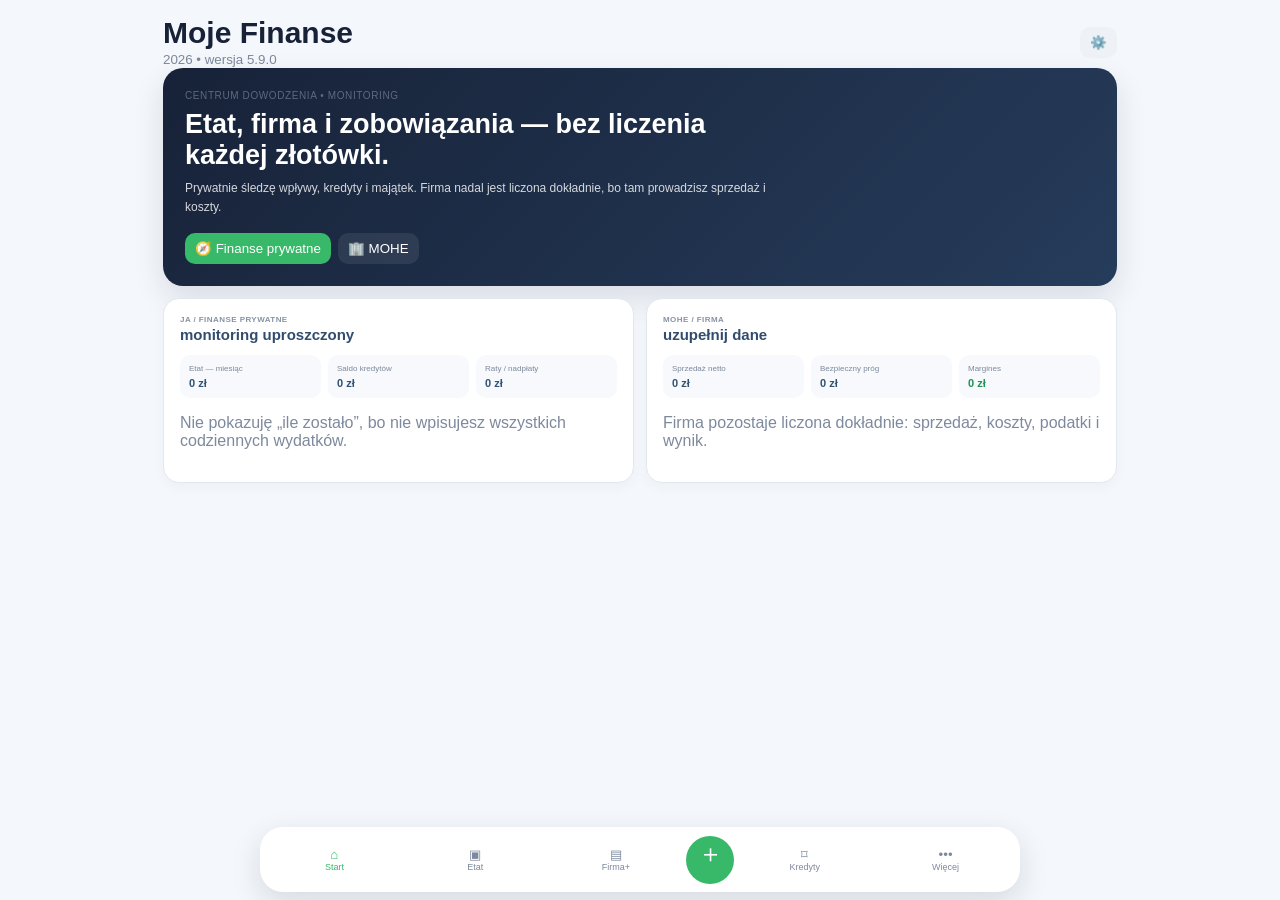
==== commit 49b2184e: "Bump app to 5.9.1" ====
--- a/index.html
+++ b/index.html
@@ -1,19 +1,19 @@
-<!doctype html><html lang="pl"><head><meta charset="utf-8"><meta http-equiv="Cache-Control" content="no-cache, no-store, must-revalidate"><meta http-equiv="Pragma" content="no-cache"><meta http-equiv="Expires" content="0"><meta name="viewport" content="width=device-width,initial-scale=1,viewport-fit=cover"><meta name="theme-color" content="#172238"><meta name="apple-mobile-web-app-capable" content="yes"><link rel="manifest" href="manifest.json?v=5850"><title>Moje Finanse 5.8.5</title><link rel="stylesheet" href="v14.css?v=5850"><link rel="stylesheet" href="v15.css?v=5850"><link rel="stylesheet" href="v16.css?v=5850"><link rel="stylesheet" href="v17.css?v=5850"><link rel="stylesheet" href="v18.css?v=5850"><link rel="stylesheet" href="v19.css?v=5850"><link rel="stylesheet" href="v20.css?v=5850"><link rel="stylesheet" href="v21.css?v=5850"><link rel="stylesheet" href="v23.css?v=5850"><link rel="stylesheet" href="v24.css?v=5850"><link rel="stylesheet" href="v26.css?v=5850"><link rel="stylesheet" href="v27.css?v=5850"><link rel="stylesheet" href="v25.css?v=5850"><link rel="stylesheet" href="v57mission.css?v=5850"></head><body><main class="app"><header class="top"><div><h1>Moje Finanse</h1><small><span id="headerYear"></span> • wersja 5.8.5</small></div><button class="btn" onclick="show('settings')">⚙️</button></header>
+<!doctype html><html lang="pl"><head><meta charset="utf-8"><meta http-equiv="Cache-Control" content="no-cache, no-store, must-revalidate"><meta http-equiv="Pragma" content="no-cache"><meta http-equiv="Expires" content="0"><meta name="viewport" content="width=device-width,initial-scale=1,viewport-fit=cover"><meta name="theme-color" content="#172238"><meta name="apple-mobile-web-app-capable" content="yes"><link rel="manifest" href="manifest.json?v=5910"><title>Moje Finanse 5.9.1</title><link rel="stylesheet" href="v14.css?v=5910"><link rel="stylesheet" href="v15.css?v=5910"><link rel="stylesheet" href="v16.css?v=5910"><link rel="stylesheet" href="v17.css?v=5910"><link rel="stylesheet" href="v18.css?v=5910"><link rel="stylesheet" href="v19.css?v=5910"><link rel="stylesheet" href="v20.css?v=5910"><link rel="stylesheet" href="v21.css?v=5910"><link rel="stylesheet" href="v23.css?v=5910"><link rel="stylesheet" href="v24.css?v=5910"><link rel="stylesheet" href="v26.css?v=5910"><link rel="stylesheet" href="v27.css?v=5910"><link rel="stylesheet" href="v25.css?v=5910"><link rel="stylesheet" href="v57mission.css?v=5910"></head><body><main class="app"><header class="top"><div><h1>Moje Finanse</h1><small><span id="headerYear"></span> • wersja 5.9.1</small></div><button class="btn" onclick="show('settings')">⚙️</button></header>
 <section id="home" class="view active"><div class="sectionHead"><div class="yearNav"><button class="btn" onclick="changeYear(-1)">‹</button><b id="yearNavHome"></b><button class="btn" onclick="changeYear(1)">›</button></div><span class="dateBadge" id="todayBadge"></span></div><div class="hero"><small>PROGNOZA NADWYŻKI DO KOŃCA WYBRANEGO ROKU</small><h2 id="freeYear">0 zł</h2><span class="green" id="avgNet">średnia etat 0 zł</span></div><div class="grid"><div class="tile"><small>ETAT NETTO — PROGNOZA</small><b id="netTile">0 zł</b></div><div class="tile"><small>ETAT BRUTTO — Z WPISANYCH WYPŁAT</small><b id="grossTile">0 zł</b></div><div class="tile"><small>FIRMA — SPRZEDAŻ NETTO BEZ VAT</small><b id="companyTile">0 zł</b></div><div class="tile"><small>RATY + NADPŁATY</small><b id="loanTile">0 zł</b></div></div><div class="card"><div class="title">Szybki podgląd roku <span class="pill">wpisane i prognoza</span></div><div id="homeBars" class="kpiBars"></div></div><div class="card"><div class="title">Etat i sprzedaż firmy — miesiąc po miesiącu <span class="pill">etat netto + firma netto bez VAT</span></div><div id="earningsChart" class="earnChart"></div><div class="legend"><span><i class="dot greenDot"></i> etat netto</span><span><i class="dot purpleDot"></i> sprzedaż firmy netto bez VAT</span></div><div class="row" hidden><span>Etat netto + firma netto bez VAT</span><b id="allIncomeTotal">0 zł</b></div></div><div class="two homeOverview44"><div class="card chart taxHomeCard44"><div class="title">Etat — brutto narastająco <button class="btn" onclick="show('salary')">Szczegóły ›</button></div><svg id="homeTaxSvg" viewBox="0 0 600 220" preserveAspectRatio="none"></svg><p id="pitStatus" class="muted"></p></div><div class="card"><div class="title">Firma <button class="btn" onclick="show('businessplus')">Firma+ ›</button></div><div class="row"><span>Sprzedaż brutto</span><b id="companyRevenueHome">0 zł</b></div><div class="row"><span>Sprzedaż netto bez VAT</span><b id="companyNetHome">0 zł</b></div><div class="row"><span>Koszty netto</span><b id="companyCostsHome">0 zł</b></div><div class="row"><span>Zostaje po kosztach, VAT, ZUS i PIT</span><b id="companyProfitHome">0 zł</b></div><div class="row"><span>VAT saldo</span><b id="companyVatHome">0 zł</b></div></div></div><div class="card"><div class="title">Kredyty — stan na dziś <button class="btn" onclick="show('loans')">Szczegóły ›</button></div><div id="loanHome"></div></div></section>
 <section id="salary" class="view"><div class="sectionHead"><div class="yearNav"><button class="btn" onclick="changeYear(-1)">‹</button><b id="yearNavSalary"></b><button class="btn" onclick="changeYear(1)">›</button></div></div><div class="title">Etat — wypłaty miesięczne <button class="btn" onclick="lockAll()">🔒 Zablokuj</button></div><div class="card"><p class="muted">Karta miesiąca oznacza miesiąc faktycznej wypłaty na konto. Dodatkowo wskazujesz miesiąc pracy, którego ta wypłata dotyczy — domyślnie miesiąc wcześniejszy. Cashflow i PIT liczą datę wypłaty, a analiza zarobków z Etatu korzysta z miesiąca pracy.</p><div id="months" class="months"></div></div></section>
 <section id="company" class="view"><div class="sectionHead"><div class="yearNav"><button class="btn" onclick="changeYear(-1)">‹</button><b id="yearNavCompany"></b><button class="btn" onclick="changeYear(1)">›</button></div></div><div class="title">Firma — podgląd miesięcy <button class="btn primary" onclick="show('businessplus')">Otwórz Firma+ ›</button></div><div class="card"><p class="muted">To podgląd. Sprzedaż i koszty edytujesz w Firma+, gdzie wpisujesz kwotę brutto i stawkę VAT, a netto oraz VAT liczą się automatycznie.</p><div id="companyMonths" class="months"></div></div></section>
 <section id="businessplus" class="view"><div class="title">Firma+ <button class="btn primary" onclick="show('accounting')">Dla księgowej ›</button><span class="pill">brutto → netto + VAT</span></div><p class="muted">Główne miejsce do wpisywania firmy. Dodajesz sprzedaż i koszty jako kwotę brutto + stawkę VAT; aplikacja wylicza netto, VAT, dochód do PIT i realny cash-flow.</p><div id="businessPlusBody"></div></section>
 <section id="accounting" class="view"><div class="title">Dla księgowej <button class="btn" onclick="show('businessplus')">Firma+ ›</button></div><p class="muted">Dodawaj sprzedaż i faktury w ciągu miesiąca. Na koniec pobierz wspólne zestawienie. Dane i kwoty są wspólne z Firma+.</p><div id="accountingBody50"></div></section>
 <section id="control" class="view"><div class="title">Finanse prywatne <span class="pill">monitoring • bez budżetu domowego</span></div><p class="muted">Etat, kredyty, większe zobowiązania, cele i majątek. Nie musisz wpisywać codziennych zakupów i aplikacja nie liczy sztucznego „ile zostało”.</p><div id="controlBody51"></div></section><section id="monthly" class="view"><div class="title">Pulpit miesiąca</div><p class="muted">Miesięczny podgląd wpływu z Etatu, kredytów i zapisanych zobowiązań — bez pełnego budżetu domowego.</p><div id="monthlyBody"></div></section>
-<section id="budget" class="view"><div class="title">Budżet i wydatki</div><p class="muted">Stałe koszty mogą powtarzać się automatycznie co miesiąc, a wydatki jednorazowe obciążają tylko wskazany miesiąc.</p><div id="budgetBody"></div></section>
+<section id="budget" class="view"><div class="title">Stałe zobowiązania <span class="pill">opcjonalne</span></div><p class="muted">Wpisuj tylko większe lub stałe pozycje, które chcesz monitorować. Codziennych zakupów nie musisz prowadzić.</p><div id="budgetBody"></div></section>
 <section id="wealth" class="view"><div class="title">Majątek i wartość netto</div><p class="muted">Aktywa + PPK − aktualne saldo kredytów.</p><div id="wealthBody"></div></section>
 <section id="goals" class="view"><div class="title">Cele finansowe</div><p class="muted">Śledź postęp i szacowany czas dojścia do celu.</p><div id="goalsBody"></div></section>
 <section id="calendar" class="view"><div class="title">Kalendarz finansowy</div><p class="muted">Raty, wydatki stałe, wydatki jednorazowe i własne terminy w jednym miesięcznym widoku.</p><div id="calendarBody"></div></section>
 <section id="emergency" class="view" hidden><div id="emergencyBody"></div></section>
-<section id="scenario" class="view"><div class="title">Scenariusze „Co jeśli?”</div><p class="muted">Starszy widok scenariuszy. Pełne porównanie decyzji znajduje się teraz w Laboratorium.</p><div class="card"><button class="btn primary" onclick="show('lab')">Otwórz Laboratorium decyzji ›</button></div><div id="scenarioBody"></div></section><section id="lab" class="view"><div class="title">Laboratorium decyzji <span class="pill">porównanie scenariuszy • dług • inwestycje</span></div><p class="muted">Porównuj warianty bez zmieniania prawdziwych danych: etat, firma, kredyty i inwestycje. Prywatne wydatki są opcjonalne.</p><div id="labBody55"></div></section><section id="investments" class="view"><div class="title">Inwestycje i dywidendy <span class="pill">portfel • cel • 5/10/20 lat</span></div><p class="muted">Centrum portfela inwestycyjnego i symulacji dochodu dywidendowego.</p><div id="investmentsBody55"></div></section><section id="review" class="view"><div class="title">Review finansowy <span class="pill">kwartał • rok • porównanie</span></div><p class="muted">Przegląd wyników, nadwyżki, firmy i kondycji w ujęciu kwartalnym i rocznym.</p><div id="reviewBody55"></div></section><section id="autopilot" class="view"><div class="title">Autopilot finansowy <span class="pill">alokacja • stress test • dług • timeline • podatki</span></div><p class="muted">Warstwa decyzji oparta na kredytach, celach i inwestycjach — bez automatycznego dzielenia prywatnej pensji.</p><div id="autopilotBody56"></div></section><section id="capacity" class="view"><div class="title">MOHE Capacity Planner <span class="pill">drukarki • godziny • zysk</span></div><p class="muted">Plan wykorzystania wolnych godzin druku według zysku na godzinę i limitu popytu.</p><div id="capacityBody56"></div></section><section id="watch" class="view"><div class="title">Watchlista decyzji <span class="pill">warunki • progi • akcje</span></div><p class="muted">Zapisuj warunki, przy których chcesz podjąć konkretną decyzję finansową.</p><div id="watchBody56"></div></section>
+<section id="scenario" class="view"><div class="title">Scenariusze „Co jeśli?”</div><p class="muted">Starszy widok scenariuszy. Pełne porównanie decyzji znajduje się teraz w Laboratorium.</p><div class="card"><button class="btn primary" onclick="show('lab')">Otwórz Laboratorium decyzji ›</button></div><div id="scenarioBody"></div></section><section id="lab" class="view"><div class="title">Laboratorium decyzji <span class="pill">porównanie scenariuszy • dług • inwestycje</span></div><p class="muted">Porównuj warianty bez zmieniania prawdziwych danych: etat, firma, kredyty i inwestycje. Prywatne wydatki są opcjonalne.</p><div id="labBody55"></div></section><section id="investments" class="view"><div class="title">Inwestycje i dywidendy <span class="pill">portfel • cel • 5/10/20 lat</span></div><p class="muted">Centrum portfela inwestycyjnego i symulacji dochodu dywidendowego.</p><div id="investmentsBody55"></div></section><section id="review" class="view"><div class="title">Review finansowy <span class="pill">kwartał • rok • porównanie</span></div><p class="muted">Przegląd Etatu, wyniku MOHE, kredytów i postępu w ujęciu kwartalnym i rocznym.</p><div id="reviewBody55"></div></section><section id="autopilot" class="view"><div class="title">Autopilot finansowy <span class="pill">alokacja • stress test • dług • timeline • podatki</span></div><p class="muted">Warstwa decyzji oparta na kredytach, celach i inwestycjach — bez automatycznego dzielenia prywatnej pensji.</p><div id="autopilotBody56"></div></section><section id="capacity" class="view"><div class="title">MOHE Capacity Planner <span class="pill">drukarki • godziny • zysk</span></div><p class="muted">Plan wykorzystania wolnych godzin druku według zysku na godzinę i limitu popytu.</p><div id="capacityBody56"></div></section><section id="watch" class="view"><div class="title">Watchlista decyzji <span class="pill">warunki • progi • akcje</span></div><p class="muted">Zapisuj warunki, przy których chcesz podjąć konkretną decyzję finansową.</p><div id="watchBody56"></div></section>
 <section id="debt" class="view"><div class="title">Analiza zadłużenia</div><p class="muted">Kredyty oraz zobowiązania bez odsetek i bez terminu. Udział rat w dochodzie, średnie oprocentowanie oraz kolejność spłaty metodą snowball i avalanche.</p><div id="debtBody"></div></section>
 <section id="actions" class="view"><div class="title">Plan działania <span class="pill">priorytety • wykonanie • raport</span></div><p class="muted">Lista najważniejszych kroków oparta wyłącznie na danych, które faktycznie prowadzisz: kredyty, terminy, cele i firma.</p><div id="actionBody"></div></section>
 <section id="tax" class="view"><div class="card chart"><div class="title">Podstawa do progu PIT — etat + firma</div><svg id="taxSvg" viewBox="0 0 600 220" preserveAspectRatio="none"></svg><div class="legend"><span>— rzeczywiste</span><span>--- prognoza</span><span class="red">--- próg</span></div><p id="cross" class="muted"></p></div><div class="card"><div class="title">Brutto vs netto — etat</div><div id="grossNetBars" class="kpiBars twoBars"></div></div></section>
 <section id="loans" class="view"><div class="title">Kredyty <button class="btn primary" onclick="loanModal()">＋ Dodaj</button></div><p class="muted">Lekki widok ładuje tylko podsumowania. Szczegóły kredytu, wykres i harmonogram są liczone dopiero po rozwinięciu konkretnej pozycji.</p><div id="loanList"></div></section>
 <section id="settings" class="view"><div class="card"><div class="title">Moduły finansowe</div><div class="moduleLinks"><button class="btn primary" onclick="show('control')">🧭 Centrum dowodzenia</button><button class="btn" onclick="show('monthly')">📅 Pulpit miesiąca</button><button class="btn" onclick="show('actions')">✅ Plan działania</button><button class="btn" onclick="show('calendar')">🗓️ Kalendarz</button><button class="btn" onclick="show('budget')">🧾 Stałe zobowiązania</button><button class="btn" onclick="show('lab')">🧪 Laboratorium</button><button class="btn" onclick="show('investments')">📊 Inwestycje</button><button class="btn" onclick="show('review')">📋 Review</button><button class="btn primary" onclick="show('autopilot')">🤖 Autopilot</button><button class="btn" onclick="show('capacity')">🏭 MOHE Capacity</button><button class="btn" onclick="show('watch')">👁 Watchlista</button><button class="btn" onclick="show('debt')">📉 Zadłużenie</button><button class="btn" onclick="show('wealth')">💼 Majątek</button><button class="btn" onclick="show('goals')">🎯 Cele</button><button class="btn" onclick="show('businessplus')">🏢 Firma+</button><button class="btn" onclick="show('accounting')">🧾 Dla księgowej</button><button class="btn" onclick="show('tax')">📈 Podatki</button></div></div><div class="card"><div class="title">Etat / podatki</div><div class="form"><label>Próg PIT<input id="threshold" type="number"></label><label>Kwota zmniejszająca<input id="reduction" type="number"></label><label>KUP / miesiąc<input id="kup" type="number"></label><label style="display:none">PPK pracownik %<input id="ppkEmp" type="number" step=".1"></label><label style="display:none">PPK pracodawca %<input id="ppkEr" type="number" step=".1"></label></div><button class="btn primary" onclick="saveSettings()">Zapisz</button></div><div class="card"><div class="title">Dane</div><button class="btn" onclick="exportData()">⬇ Eksport</button> <button class="btn" onclick="document.getElementById('importFile').click()">⬆ Import</button><input id="importFile" type="file" accept="application/json" hidden onchange="importData(event)"></div></section></main>
-<nav class="nav"><button data-v="home" class="active" onclick="show('home')">⌂<span>Start</span></button><button data-v="salary" onclick="show('salary')">▣<span>Etat</span></button><button data-v="businessplus" onclick="show('businessplus')">▤<span>Firma+</span></button><button class="plus" onclick="show('control')" aria-label="Centrum dowodzenia">＋</button><button data-v="loans" onclick="show('loans')">⌑<span>Kredyty</span></button><button data-v="settings" onclick="show('settings')">•••<span>Więcej</span></button></nav><div id="modal" class="modal"><div id="sheet" class="sheet"></div></div><script src="v14a.js?v=5850"></script><script src="v14b1.js?v=5850"></script><script src="v14b2.js?v=5850"></script><script src="v15loan.js?v=5850"></script><script src="v16chart.js?v=5850"></script><script src="v17loan.js?v=5850"></script><script src="v18chart.js?v=5850"></script><script src="v19loan.js?v=5850"></script><script src="v62loanengine.js?v=5850"></script><script src="v61loanslazy.js?v=5850"></script><script src="v23salary.js?v=5850"></script><script src="v24raise.js?v=5850"></script><script src="v26forecast.js?v=5850"></script><script src="v27ppk.js?v=5850"></script><script src="v41tax.js?v=5850"></script><script src="v37payroll.js?v=5850"></script><script src="v60salaryperiod.js?v=5850"></script><script src="v41suite.js?v=5850"></script><script src="v33uxfix.js?v=5850"></script><script src="v42insights.js?v=5850"></script><script src="v44business.js?v=5850"></script><script src="v44tax.js?v=5850"></script><script src="v47ux.js?v=5850"></script><script src="v50accounting.js?v=5850"></script><script src="v51control.js?v=5850"></script><script src="v52planner.js?v=5850"></script><script src="v53command.js?v=5850"></script><script src="v54ops.js?v=5850"></script><script src="v55lab.js?v=5850"></script><script src="v56autopilot.js?v=5850"></script><script src="v57mission.js?v=5850"></script><script src="v59kernel.js?v=5850"></script><script src="v43boot.js?v=5850"></script></body></html>+<nav class="nav"><button data-v="home" class="active" onclick="show('home')">⌂<span>Start</span></button><button data-v="salary" onclick="show('salary')">▣<span>Etat</span></button><button data-v="businessplus" onclick="show('businessplus')">▤<span>Firma+</span></button><button class="plus" onclick="show('control')" aria-label="Centrum dowodzenia">＋</button><button data-v="loans" onclick="show('loans')">⌑<span>Kredyty</span></button><button data-v="settings" onclick="show('settings')">•••<span>Więcej</span></button></nav><div id="modal" class="modal"><div id="sheet" class="sheet"></div></div><script src="v14a.js?v=5910"></script><script src="v14b1.js?v=5910"></script><script src="v14b2.js?v=5910"></script><script src="v15loan.js?v=5910"></script><script src="v16chart.js?v=5910"></script><script src="v17loan.js?v=5910"></script><script src="v18chart.js?v=5910"></script><script src="v19loan.js?v=5910"></script><script src="v62loanengine.js?v=5910"></script><script src="v61loanslazy.js?v=5910"></script><script src="v23salary.js?v=5910"></script><script src="v24raise.js?v=5910"></script><script src="v26forecast.js?v=5910"></script><script src="v27ppk.js?v=5910"></script><script src="v41tax.js?v=5910"></script><script src="v37payroll.js?v=5910"></script><script src="v60salaryperiod.js?v=5910"></script><script src="v41suite.js?v=5910"></script><script src="v33uxfix.js?v=5910"></script><script src="v42insights.js?v=5910"></script><script src="v44business.js?v=5910"></script><script src="v44tax.js?v=5910"></script><script src="v47ux.js?v=5910"></script><script src="v50accounting.js?v=5910"></script><script src="v51control.js?v=5910"></script><script src="v52planner.js?v=5910"></script><script src="v53command.js?v=5910"></script><script src="v54ops.js?v=5910"></script><script src="v55lab.js?v=5910"></script><script src="v56autopilot.js?v=5910"></script><script src="v57mission.js?v=5910"></script><script src="v63privatemonitor.js?v=5910"></script><script src="v59kernel.js?v=5910"></script><script src="v43boot.js?v=5910"></script></body></html>
--- a/v14.css
+++ b/v14.css
@@ -1 +1,13 @@
-:root{--bg:#f4f7fb;--card:#fff;--ink:#172238;--muted:#7d899d;--green:#38b96a;--blue:#3976dc;--orange:#f4a126;--purple:#9550d7;--red:#df5963;--line:#e7ebf1;--soft:#f5f8fb}*{box-sizing:border-box}body{margin:0;background:var(--bg);color:var(--ink);font-family:-apple-system,BlinkMacSystemFont,"Segoe UI",sans-serif}.app{max-width:980px;margin:auto;padding:16px 13px 112px}.top,.sectionHead,.title,.mh,.row{display:flex;justify-content:space-between;align-items:center;gap:10px}.top h1{margin:0;font-size:30px}.muted,small{color:var(--muted)}.view{display:none}.view.active{display:block}.hero,.card,.tile{border-radius:20px}.hero{background:var(--ink);color:#fff;padding:21px;margin:16px 0}.hero h2{font-size:38px;margin:8px 0}.card{background:#fff;padding:15px;box-shadow:0 5px 18px #1722380a;margin-top:10px}.grid{display:grid;grid-template-columns:repeat(2,1fr);gap:10px}.tile{background:#fff;padding:15px;box-shadow:0 5px 18px #1722380a}.tile small{display:block;font-size:10px}.tile b{font-size:18px}.title{font-weight:750;margin-bottom:12px}.btn{border:0;background:#eef2f6;border-radius:10px;padding:8px 10px;color:#5f6b7d}.primary{background:var(--green)!important;color:#fff!important}.danger{background:#fff0f1!important;color:var(--red)!important}.green{color:var(--green)}.red{color:var(--red)}.row{padding:10px 0;border-bottom:1px solid var(--line)}.row:last-child{border-bottom:0}.kpiBars{height:180px;display:grid;grid-template-columns:repeat(4,1fr);gap:8px;align-items:end}.kpiCol{text-align:center}.kpiBar{border-radius:8px 8px 0 0;min-height:5px}.kpiCol b,.kpiCol small{display:block}.barGross{background:var(--blue)}.barNet{background:var(--green)}.barCompany{background:var(--purple)}.barLoans{background:var(--orange)}.earnChart{height:220px;display:grid;grid-template-columns:repeat(12,1fr);gap:5px;align-items:end}.earnCol{height:100%;display:flex;flex-direction:column;justify-content:flex-end;align-items:center}.earnStack{width:100%;height:170px;display:flex;flex-direction:column;justify-content:flex-end}.earnSalary{background:var(--green)}.earnCompany{background:var(--purple);border-radius:5px 5px 0 0}.earnLabel{font-size:8px;color:var(--muted)}.legend{display:flex;gap:12px;flex-wrap:wrap;font-size:10px;color:var(--muted);margin-top:8px}.dot{width:8px;height:8px;border-radius:50%;display:inline-block}.greenDot{background:var(--green)}.purpleDot{background:var(--purple)}.two{display:grid;grid-template-columns:1fr 1fr;gap:10px}.chart svg,.loan svg{width:100%;height:185px}.months{display:grid;gap:8px}.month{border:1px solid var(--line);border-radius:14px;padding:11px}.fields,.form,.companyMonth{display:grid;grid-template-columns:1fr 1fr;gap:8px;margin-top:8px}label{font-size:10px;color:var(--muted)}input,select{width:100%;margin-top:4px;padding:9px;border:1px solid #dfe5ec;border-radius:9px;background:#fff;color:var(--ink)}.month input[readonly]{background:#f5f7fa}.status,.dateBadge,.pill{font-size:9px;padding:5px 8px;border-radius:99px;background:#eef2f6;color:#5f6b7d}.status.actual{background:#e5f7eb;color:#238849}.lock{border:0;border-radius:9px;padding:7px;background:#f3f5f8}.progress,.summaryBar{height:10px;background:#edf0f4;border-radius:9px;overflow:hidden}.progress i,.summaryBar i{display:block;height:100%;background:var(--orange)}.loan{margin-bottom:14px;padding:16px}.loanTitle{display:flex;justify-content:space-between;align-items:flex-start;gap:12px}.loanTitle h3{margin:2px 0 0;font-size:18px}.loanTitle small{display:block;font-size:9px;letter-spacing:.4px}.loanKpis{display:grid;grid-template-columns:repeat(4,1fr);gap:8px;margin:13px 0}.loanKpi{background:var(--soft);border-radius:12px;padding:10px}.loanKpi small,.loanKpi span{display:block}.loanKpi small{font-size:8px;letter-spacing:.3px}.loanKpi b{display:block;font-size:16px;margin:3px 0}.loanKpi span{font-size:9px;color:var(--muted)}.loanProgress{margin:8px 0 14px}.loanProgress>div:first-child{display:flex;justify-content:space-between;align-items:center;font-size:10px;color:var(--muted);margin-bottom:5px}.loanProgress b{color:var(--ink)}.loanChartHead{display:flex;justify-content:space-between;align-items:flex-end;gap:12px;margin-top:8px}.loanChartHead b,.loanChartHead small{display:block}.loanChartHead small{font-size:9px;margin-top:2px}.loanUnifiedChart,.overviewChart{background:linear-gradient(180deg,#fbfcfe 0%,#fff 100%);border:1px solid var(--line);border-radius:14px;padding:8px;margin-top:8px}.loanScroll{overflow-x:auto;overflow-y:hidden;-webkit-overflow-scrolling:touch;scrollbar-width:thin;scrollbar-color:#cfd7e2 transparent}.loanScroll::-webkit-scrollbar{height:7px}.loanScroll::-webkit-scrollbar-thumb{background:#cfd7e2;border-radius:10px}.loanScroll svg{height:245px;display:block;max-width:none}.lineSolid,.lineDash{width:20px;height:0;display:inline-block;vertical-align:middle;margin-right:4px}.lineSolid{border-top:3px solid var(--blue)}.lineDash{border-top:3px dashed var(--red)}.barLegend{width:9px;height:9px;background:var(--orange);opacity:.35;display:inline-block;border-radius:2px;margin-right:4px}.loanResultGrid{display:grid;grid-template-columns:repeat(3,1fr);gap:8px;margin-top:10px}.loanResultGrid>div{background:var(--soft);border-radius:11px;padding:10px}.loanResultGrid small{display:block;font-size:8px}.loanResultGrid b{display:block;margin-top:3px}.loanEdit{margin-top:12px;border-top:1px solid var(--line);padding-top:12px}.loanEditTitle{font-size:12px;font-weight:750;margin-bottom:6px}.loanOverviewCard{margin-bottom:14px;border:1px solid #e3e8ef;box-shadow:0 9px 26px #1722380d}.loanOverviewKpis{display:grid;grid-template-columns:repeat(4,1fr);gap:8px;margin:12px 0}.loanOverviewKpis>div{background:var(--soft);padding:10px;border-radius:12px}.loanOverviewKpis small,.loanOverviewKpis span{display:block}.loanOverviewKpis small{font-size:8px;letter-spacing:.3px}.loanOverviewKpis b{display:block;font-size:15px;margin:3px 0}.loanOverviewKpis span{font-size:9px;color:var(--muted)}.split{display:grid;grid-template-columns:1fr 1fr;gap:8px}.mini{background:var(--soft);padding:9px;border-radius:10px}.notice{padding:10px;border-radius:12px;background:var(--soft);font-size:11px;color:var(--muted);margin-top:10px}.actions{display:flex;gap:8px;justify-content:flex-end;margin-top:10px}.yearNav{display:flex;gap:6px;align-items:center}.yearNav b{min-width:52px;text-align:center}.nav{position:fixed;left:50%;bottom:8px;transform:translateX(-50%);width:min(700px,calc(100% - 22px));height:65px;border-radius:23px;background:#fff;box-shadow:0 10px 30px #17223822;display:flex;justify-content:space-around;align-items:center;z-index:20}.nav button{border:0;background:none;color:#7d899d;display:flex;flex-direction:column;align-items:center}.nav span{font-size:9px}.nav .active{color:var(--green)}.plus{width:48px;height:48px;border-radius:50%;background:var(--green)!important;color:#fff!important;font-size:25px}.modal{position:fixed;inset:0;background:#10182866;display:none;align-items:flex-end;z-index:30}.modal.show{display:flex}.sheet{background:#fff;width:min(650px,100%);max-height:92vh;overflow:auto;padding:18px;border-radius:22px 22px 0 0}.twoBars{grid-template-columns:1fr 1fr;max-width:420px;margin:auto}.paymentSection{margin-top:14px;border-top:1px solid var(--line);padding-top:12px}.paymentBars{height:110px;display:flex;align-items:flex-end;gap:6px;overflow-x:auto;padding:8px 2px 0}.payCol{min-width:34px;text-align:center}.payStack{height:78px;display:flex;flex-direction:column-reverse;justify-content:flex-start}.payStack i{display:block;width:100%;border-radius:4px 4px 0 0}.payRegular{background:var(--blue)}.payExtra{background:#8ed7a5}.payCol small{font-size:8px}.ledger{margin-top:10px}.ledgerRow{display:flex;justify-content:space-between;align-items:center;gap:8px;padding:9px 0;border-top:1px solid var(--line)}.ledgerRow small{display:block;margin-top:3px}.payStatus{display:inline-block;margin-left:7px;padding:3px 6px;border-radius:99px;font-size:8px}.payStatus.paid{background:#e5f7eb;color:#238849}.payStatus.over{background:#eef2ff;color:#4d61b8}@media(min-width:720px){.grid{grid-template-columns:repeat(4,1fr)}.months{grid-template-columns:1fr 1fr}.companyMonth{grid-template-columns:repeat(3,1fr)}}@media(max-width:650px){.fields,.form,.companyMonth,.two{grid-template-columns:1fr}.hero h2{font-size:34px}.kpiCol b{font-size:10px}.loanKpis,.loanOverviewKpis{grid-template-columns:1fr 1fr}.loanResultGrid{grid-template-columns:1fr}.loanChartHead{align-items:flex-start;flex-direction:column}.loanScroll svg{height:225px}.loanTitle h3{font-size:17px}.ledgerRow{align-items:flex-start}}+:root{--bg:#f4f7fb;--card:#fff;--ink:#172238;--muted:#7d899d;--green:#38b96a;--blue:#3976dc;--orange:#f4a126;--purple:#9550d7;--red:#df5963;--line:#e7ebf1;--soft:#f5f8fb}*{box-sizing:border-box}body{margin:0;background:var(--bg);color:var(--ink);font-family:-apple-system,BlinkMacSystemFont,"Segoe UI",sans-serif}.app{max-width:980px;margin:auto;padding:16px 13px 112px}.top,.sectionHead,.title,.mh,.row{display:flex;justify-content:space-between;align-items:center;gap:10px}.top h1{margin:0;font-size:30px}.muted,small{color:var(--muted)}.view{display:none}.view.active{display:block}.hero,.card,.tile{border-radius:20px}.hero{background:var(--ink);color:#fff;padding:21px;margin:16px 0}.hero h2{font-size:38px;margin:8px 0}.card{background:#fff;padding:15px;box-shadow:0 5px 18px #1722380a;margin-top:10px}.grid{display:grid;grid-template-columns:repeat(2,1fr);gap:10px}.tile{background:#fff;padding:15px;box-shadow:0 5px 18px #1722380a}.tile small{display:block;font-size:10px}.tile b{font-size:18px}.title{font-weight:750;margin-bottom:12px}.btn{border:0;background:#eef2f6;border-radius:10px;padding:8px 10px;color:#5f6b7d}.primary{background:var(--green)!important;color:#fff!important}.danger{background:#fff0f1!important;color:var(--red)!important}.green{color:var(--green)}.red{color:var(--red)}.row{padding:10px 0;border-bottom:1px solid var(--line)}.row:last-child{border-bottom:0}.kpiBars{height:180px;display:grid;grid-template-columns:repeat(4,1fr);gap:8px;align-items:end}.kpiCol{text-align:center}.kpiBar{border-radius:8px 8px 0 0;min-height:5px}.kpiCol b,.kpiCol small{display:block}.barGross{background:var(--blue)}.barNet{background:var(--green)}.barCompany{background:var(--purple)}.barLoans{background:var(--orange)}.earnChart{height:220px;display:grid;grid-template-columns:repeat(12,1fr);gap:5px;align-items:end}.earnCol{height:100%;display:flex;flex-direction:column;justify-content:flex-end;align-items:center}.earnStack{width:100%;height:170px;display:flex;flex-direction:column;justify-content:flex-end}.earnSalary{background:var(--green)}.earnCompany{background:var(--purple);border-radius:5px 5px 0 0}.earnLabel{font-size:8px;color:var(--muted)}.legend{display:flex;gap:12px;flex-wrap:wrap;font-size:10px;color:var(--muted);margin-top:8px}.dot{width:8px;height:8px;border-radius:50%;display:inline-block}.greenDot{background:var(--green)}.purpleDot{background:var(--purple)}.two{display:grid;grid-template-columns:1fr 1fr;gap:10px}.chart svg,.loan svg{width:100%;height:185px}.months{display:grid;gap:8px}.month{border:1px solid var(--line);border-radius:14px;padding:11px}.fields,.form,.companyMonth{display:grid;grid-template-columns:1fr 1fr;gap:8px;margin-top:8px}label{font-size:10px;color:var(--muted)}input,select{width:100%;margin-top:4px;padding:9px;border:1px solid #dfe5ec;border-radius:9px;background:#fff;color:var(--ink)}.month input[readonly]{background:#f5f7fa}.status,.dateBadge,.pill{font-size:9px;padding:5px 8px;border-radius:99px;background:#eef2f6;color:#5f6b7d}.status.actual{background:#e5f7eb;color:#238849}.lock{border:0;border-radius:9px;padding:7px;background:#f3f5f8}.progress,.summaryBar{height:10px;background:#edf0f4;border-radius:9px;overflow:hidden}.progress i,.summaryBar i{display:block;height:100%;background:var(--orange)}.loan{margin-bottom:14px;padding:16px}.loanTitle{display:flex;justify-content:space-between;align-items:flex-start;gap:12px}.loanTitle h3{margin:2px 0 0;font-size:18px}.loanTitle small{display:block;font-size:9px;letter-spacing:.4px}.loanKpis{display:grid;grid-template-columns:repeat(4,1fr);gap:8px;margin:13px 0}.loanKpi{background:var(--soft);border-radius:12px;padding:10px}.loanKpi small,.loanKpi span{display:block}.loanKpi small{font-size:8px;letter-spacing:.3px}.loanKpi b{display:block;font-size:16px;margin:3px 0}.loanKpi span{font-size:9px;color:var(--muted)}.loanProgress{margin:8px 0 14px}.loanProgress>div:first-child{display:flex;justify-content:space-between;align-items:center;font-size:10px;color:var(--muted);margin-bottom:5px}.loanProgress b{color:var(--ink)}.loanChartHead{display:flex;justify-content:space-between;align-items:flex-end;gap:12px;margin-top:8px}.loanChartHead b,.loanChartHead small{display:block}.loanChartHead small{font-size:9px;margin-top:2px}.loanUnifiedChart,.overviewChart{background:linear-gradient(180deg,#fbfcfe 0%,#fff 100%);border:1px solid var(--line);border-radius:14px;padding:8px;margin-top:8px}.loanScroll{overflow-x:auto;overflow-y:hidden;-webkit-overflow-scrolling:touch;scrollbar-width:thin;scrollbar-color:#cfd7e2 transparent}.loanScroll::-webkit-scrollbar{height:7px}.loanScroll::-webkit-scrollbar-thumb{background:#cfd7e2;border-radius:10px}.loanScroll svg{height:245px;display:block;max-width:none}.lineSolid,.lineDash{width:20px;height:0;display:inline-block;vertical-align:middle;margin-right:4px}.lineSolid{border-top:3px solid var(--blue)}.lineDash{border-top:3px dashed var(--red)}.barLegend{width:9px;height:9px;background:var(--orange);opacity:.35;display:inline-block;border-radius:2px;margin-right:4px}.loanResultGrid{display:grid;grid-template-columns:repeat(3,1fr);gap:8px;margin-top:10px}.loanResultGrid>div{background:var(--soft);border-radius:11px;padding:10px}.loanResultGrid small{display:block;font-size:8px}.loanResultGrid b{display:block;margin-top:3px}.loanEdit{margin-top:12px;border-top:1px solid var(--line);padding-top:12px}.loanEditTitle{font-size:12px;font-weight:750;margin-bottom:6px}.loanOverviewCard{margin-bottom:14px;border:1px solid #e3e8ef;box-shadow:0 9px 26px #1722380d}.loanOverviewKpis{display:grid;grid-template-columns:repeat(4,1fr);gap:8px;margin:12px 0}.loanOverviewKpis>div{background:var(--soft);padding:10px;border-radius:12px}.loanOverviewKpis small,.loanOverviewKpis span{display:block}.loanOverviewKpis small{font-size:8px;letter-spacing:.3px}.loanOverviewKpis b{display:block;font-size:15px;margin:3px 0}.loanOverviewKpis span{font-size:9px;color:var(--muted)}.split{display:grid;grid-template-columns:1fr 1fr;gap:8px}.mini{background:var(--soft);padding:9px;border-radius:10px}.notice{padding:10px;border-radius:12px;background:var(--soft);font-size:11px;color:var(--muted);margin-top:10px}.actions{display:flex;gap:8px;justify-content:flex-end;margin-top:10px}.yearNav{display:flex;gap:6px;align-items:center}.yearNav b{min-width:52px;text-align:center}.nav{position:fixed;left:50%;bottom:8px;transform:translateX(-50%);width:min(700px,calc(100% - 22px));height:65px;border-radius:23px;background:#fff;box-shadow:0 10px 30px #17223822;display:flex;justify-content:space-around;align-items:center;z-index:20}.nav button{border:0;background:none;color:#7d899d;display:flex;flex-direction:column;align-items:center}.nav span{font-size:9px}.nav .active{color:var(--green)}.plus{width:48px;height:48px;border-radius:50%;background:var(--green)!important;color:#fff!important;font-size:25px}.modal{position:fixed;inset:0;background:#10182866;display:none;align-items:flex-end;z-index:30}.modal.show{display:flex}.sheet{background:#fff;width:min(650px,100%);max-height:92vh;overflow:auto;padding:18px;border-radius:22px 22px 0 0}.twoBars{grid-template-columns:1fr 1fr;max-width:420px;margin:auto}.paymentSection{margin-top:14px;border-top:1px solid var(--line);padding-top:12px}.paymentBars{height:110px;display:flex;align-items:flex-end;gap:6px;overflow-x:auto;padding:8px 2px 0}.payCol{min-width:34px;text-align:center}.payStack{height:78px;display:flex;flex-direction:column-reverse;justify-content:flex-start}.payStack i{display:block;width:100%;border-radius:4px 4px 0 0}.payRegular{background:var(--blue)}.payExtra{background:#8ed7a5}.payCol small{font-size:8px}.ledger{margin-top:10px}.ledgerRow{display:flex;justify-content:space-between;align-items:center;gap:8px;padding:9px 0;border-top:1px solid var(--line)}.ledgerRow small{display:block;margin-top:3px}.payStatus{display:inline-block;margin-left:7px;padding:3px 6px;border-radius:99px;font-size:8px}.payStatus.paid{background:#e5f7eb;color:#238849}.payStatus.over{background:#eef2ff;color:#4d61b8}@media(min-width:720px){.grid{grid-template-columns:repeat(4,1fr)}.months{grid-template-columns:1fr 1fr}.companyMonth{grid-template-columns:repeat(3,1fr)}}@media(max-width:650px){.fields,.form,.companyMonth,.two{grid-template-columns:1fr}.hero h2{font-size:34px}.kpiCol b{font-size:10px}.loanKpis,.loanOverviewKpis{grid-template-columns:1fr 1fr}.loanResultGrid{grid-template-columns:1fr}.loanChartHead{align-items:flex-start;flex-direction:column}.loanScroll svg{height:225px}.loanTitle h3{font-size:17px}.ledgerRow{align-items:flex-start}}
+/* 5.9.1 — compact PIT overview */
+#tax>.chart{max-width:920px;margin:0 auto 14px;padding:18px 20px 16px}
+#tax>.chart>.title{font-size:17px;margin-bottom:6px}
+#tax #taxSvg{display:block;width:100%;height:245px}
+#tax>.chart .legend{gap:16px;margin:4px 0 0;font-size:10px;align-items:center}
+#tax #cross{margin:12px 0 0;padding:11px 13px;border:1px solid var(--line);border-radius:12px;background:#f7f9fc;line-height:1.45;color:#5f6b7d}
+@media(max-width:760px){
+ #tax>.chart{max-width:none;padding:14px 12px}
+ #tax #taxSvg{height:215px}
+ #tax>.chart .legend{gap:9px}
+ #tax #cross{font-size:10px}
+}
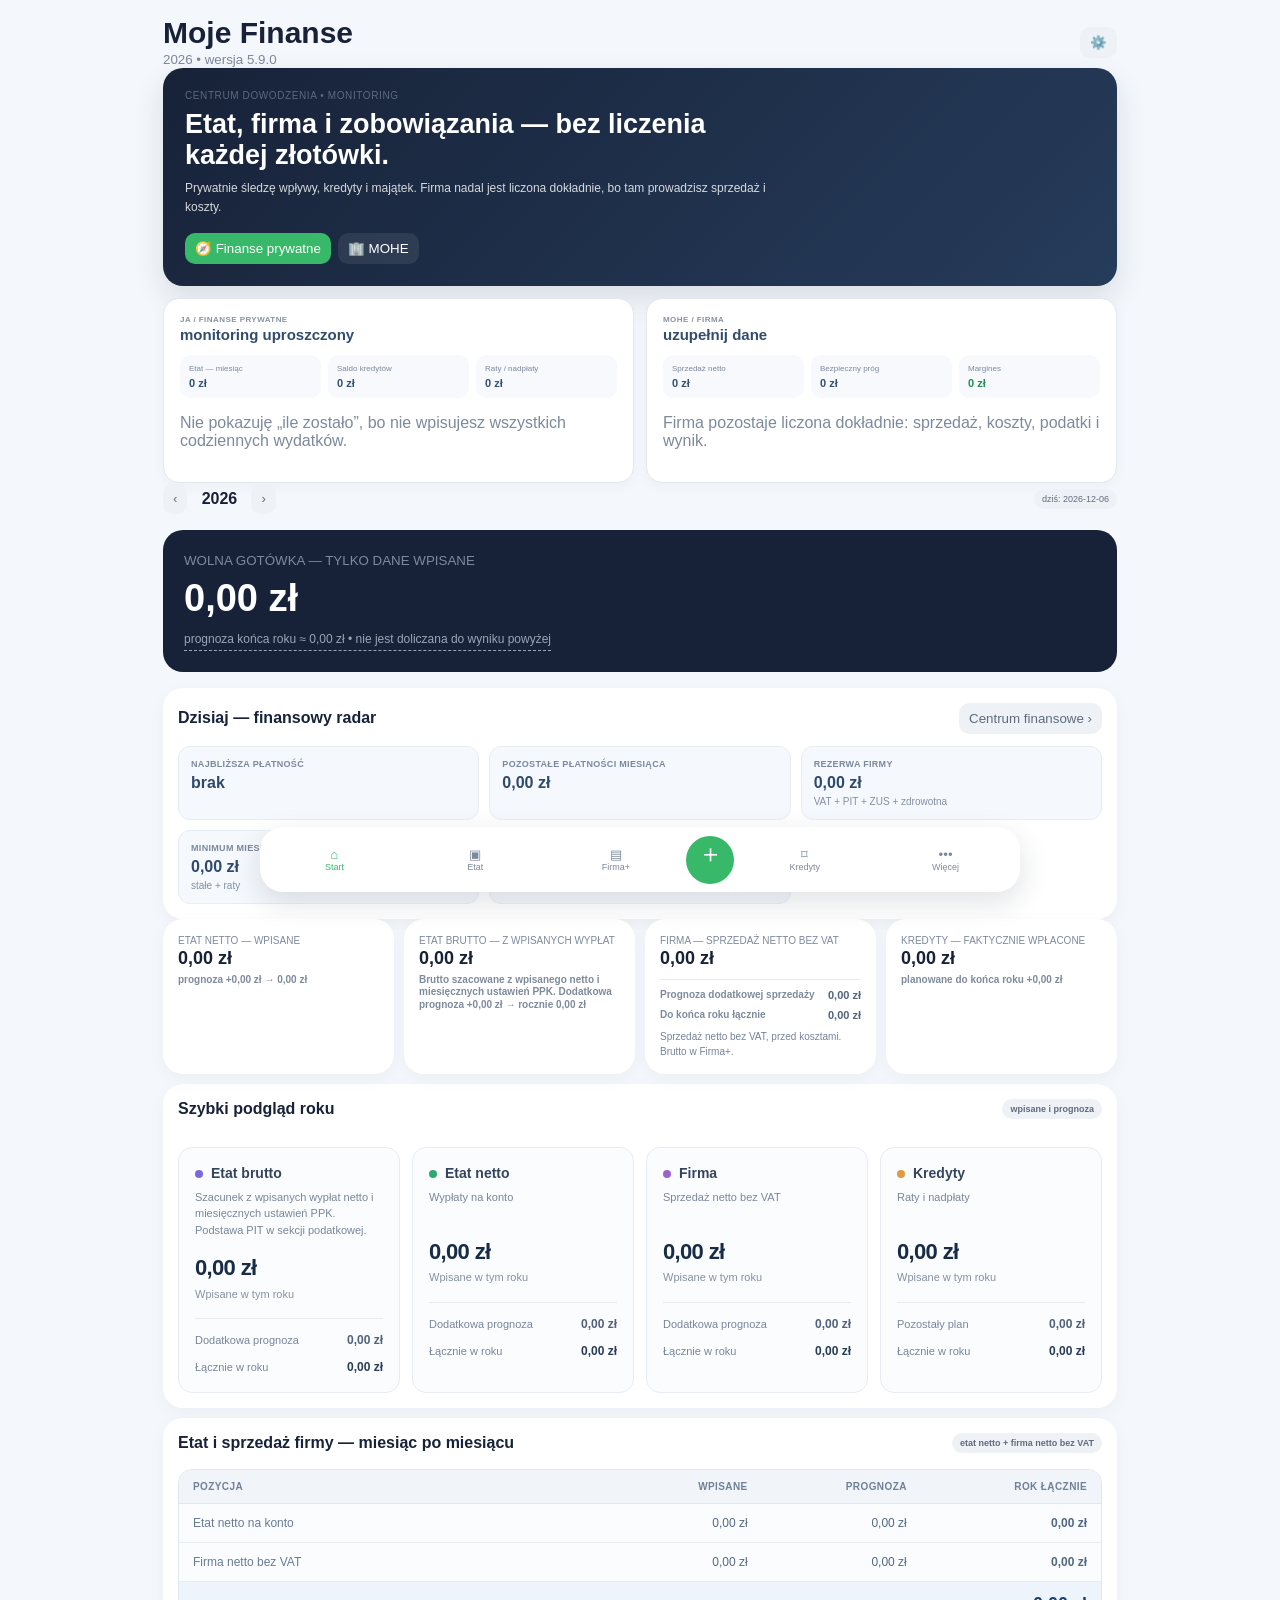
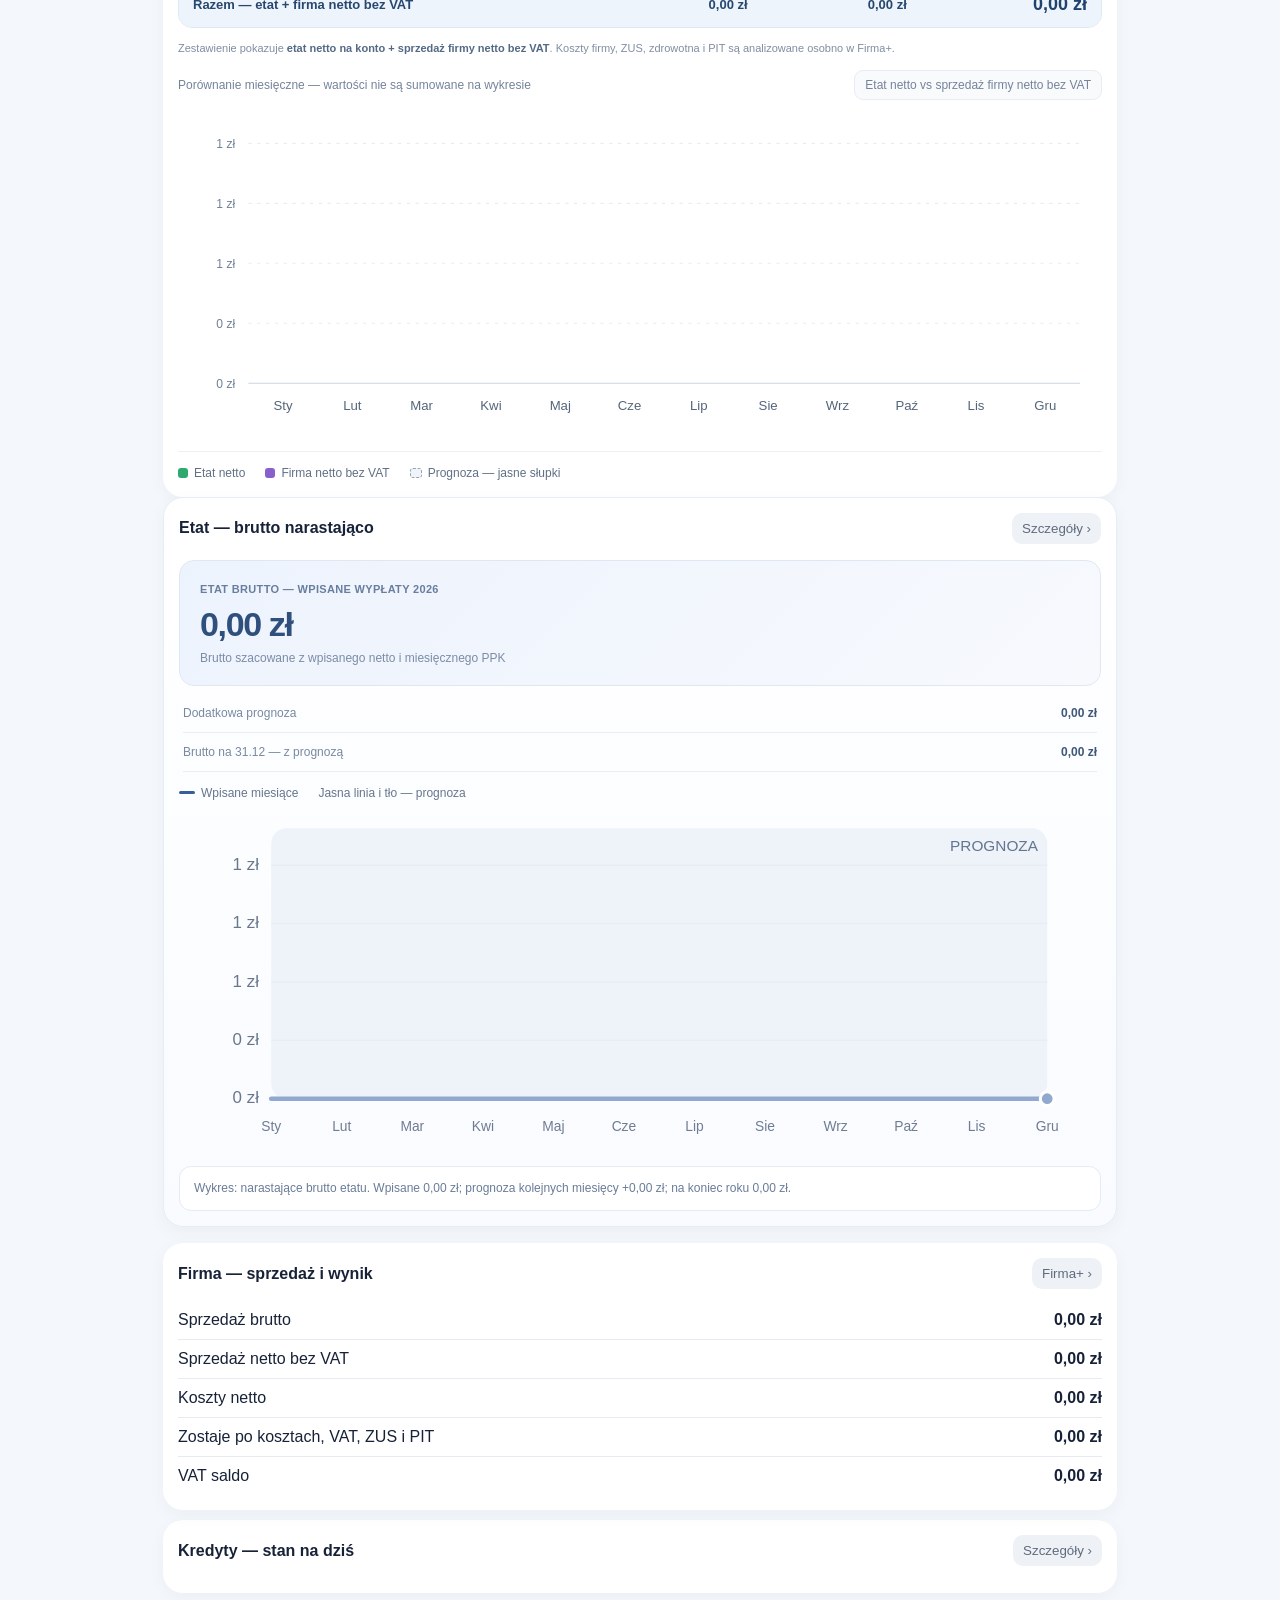
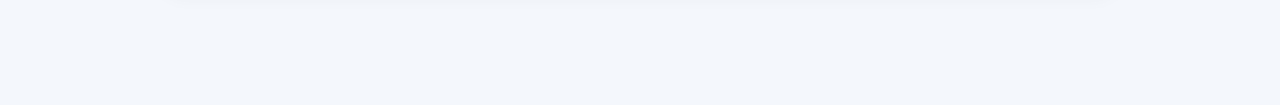
==== commit 951b5e41: "Bump app to 5.9.2 and refresh assets after Start dashboard fix" ====
--- a/index.html
+++ b/index.html
@@ -1,4 +1,4 @@
-<!doctype html><html lang="pl"><head><meta charset="utf-8"><meta http-equiv="Cache-Control" content="no-cache, no-store, must-revalidate"><meta http-equiv="Pragma" content="no-cache"><meta http-equiv="Expires" content="0"><meta name="viewport" content="width=device-width,initial-scale=1,viewport-fit=cover"><meta name="theme-color" content="#172238"><meta name="apple-mobile-web-app-capable" content="yes"><link rel="manifest" href="manifest.json?v=5910"><title>Moje Finanse 5.9.1</title><link rel="stylesheet" href="v14.css?v=5910"><link rel="stylesheet" href="v15.css?v=5910"><link rel="stylesheet" href="v16.css?v=5910"><link rel="stylesheet" href="v17.css?v=5910"><link rel="stylesheet" href="v18.css?v=5910"><link rel="stylesheet" href="v19.css?v=5910"><link rel="stylesheet" href="v20.css?v=5910"><link rel="stylesheet" href="v21.css?v=5910"><link rel="stylesheet" href="v23.css?v=5910"><link rel="stylesheet" href="v24.css?v=5910"><link rel="stylesheet" href="v26.css?v=5910"><link rel="stylesheet" href="v27.css?v=5910"><link rel="stylesheet" href="v25.css?v=5910"><link rel="stylesheet" href="v57mission.css?v=5910"></head><body><main class="app"><header class="top"><div><h1>Moje Finanse</h1><small><span id="headerYear"></span> • wersja 5.9.1</small></div><button class="btn" onclick="show('settings')">⚙️</button></header>
+<!doctype html><html lang="pl"><head><meta charset="utf-8"><meta http-equiv="Cache-Control" content="no-cache, no-store, must-revalidate"><meta http-equiv="Pragma" content="no-cache"><meta http-equiv="Expires" content="0"><meta name="viewport" content="width=device-width,initial-scale=1,viewport-fit=cover"><meta name="theme-color" content="#172238"><meta name="apple-mobile-web-app-capable" content="yes"><link rel="manifest" href="manifest.json?v=5920"><title>Moje Finanse 5.9.2</title><link rel="stylesheet" href="v14.css?v=5920"><link rel="stylesheet" href="v15.css?v=5920"><link rel="stylesheet" href="v16.css?v=5920"><link rel="stylesheet" href="v17.css?v=5920"><link rel="stylesheet" href="v18.css?v=5920"><link rel="stylesheet" href="v19.css?v=5920"><link rel="stylesheet" href="v20.css?v=5920"><link rel="stylesheet" href="v21.css?v=5920"><link rel="stylesheet" href="v23.css?v=5920"><link rel="stylesheet" href="v24.css?v=5920"><link rel="stylesheet" href="v26.css?v=5920"><link rel="stylesheet" href="v27.css?v=5920"><link rel="stylesheet" href="v25.css?v=5920"><link rel="stylesheet" href="v57mission.css?v=5920"></head><body><main class="app"><header class="top"><div><h1>Moje Finanse</h1><small><span id="headerYear"></span> • wersja 5.9.2</small></div><button class="btn" onclick="show('settings')">⚙️</button></header>
 <section id="home" class="view active"><div class="sectionHead"><div class="yearNav"><button class="btn" onclick="changeYear(-1)">‹</button><b id="yearNavHome"></b><button class="btn" onclick="changeYear(1)">›</button></div><span class="dateBadge" id="todayBadge"></span></div><div class="hero"><small>PROGNOZA NADWYŻKI DO KOŃCA WYBRANEGO ROKU</small><h2 id="freeYear">0 zł</h2><span class="green" id="avgNet">średnia etat 0 zł</span></div><div class="grid"><div class="tile"><small>ETAT NETTO — PROGNOZA</small><b id="netTile">0 zł</b></div><div class="tile"><small>ETAT BRUTTO — Z WPISANYCH WYPŁAT</small><b id="grossTile">0 zł</b></div><div class="tile"><small>FIRMA — SPRZEDAŻ NETTO BEZ VAT</small><b id="companyTile">0 zł</b></div><div class="tile"><small>RATY + NADPŁATY</small><b id="loanTile">0 zł</b></div></div><div class="card"><div class="title">Szybki podgląd roku <span class="pill">wpisane i prognoza</span></div><div id="homeBars" class="kpiBars"></div></div><div class="card"><div class="title">Etat i sprzedaż firmy — miesiąc po miesiącu <span class="pill">etat netto + firma netto bez VAT</span></div><div id="earningsChart" class="earnChart"></div><div class="legend"><span><i class="dot greenDot"></i> etat netto</span><span><i class="dot purpleDot"></i> sprzedaż firmy netto bez VAT</span></div><div class="row" hidden><span>Etat netto + firma netto bez VAT</span><b id="allIncomeTotal">0 zł</b></div></div><div class="two homeOverview44"><div class="card chart taxHomeCard44"><div class="title">Etat — brutto narastająco <button class="btn" onclick="show('salary')">Szczegóły ›</button></div><svg id="homeTaxSvg" viewBox="0 0 600 220" preserveAspectRatio="none"></svg><p id="pitStatus" class="muted"></p></div><div class="card"><div class="title">Firma <button class="btn" onclick="show('businessplus')">Firma+ ›</button></div><div class="row"><span>Sprzedaż brutto</span><b id="companyRevenueHome">0 zł</b></div><div class="row"><span>Sprzedaż netto bez VAT</span><b id="companyNetHome">0 zł</b></div><div class="row"><span>Koszty netto</span><b id="companyCostsHome">0 zł</b></div><div class="row"><span>Zostaje po kosztach, VAT, ZUS i PIT</span><b id="companyProfitHome">0 zł</b></div><div class="row"><span>VAT saldo</span><b id="companyVatHome">0 zł</b></div></div></div><div class="card"><div class="title">Kredyty — stan na dziś <button class="btn" onclick="show('loans')">Szczegóły ›</button></div><div id="loanHome"></div></div></section>
 <section id="salary" class="view"><div class="sectionHead"><div class="yearNav"><button class="btn" onclick="changeYear(-1)">‹</button><b id="yearNavSalary"></b><button class="btn" onclick="changeYear(1)">›</button></div></div><div class="title">Etat — wypłaty miesięczne <button class="btn" onclick="lockAll()">🔒 Zablokuj</button></div><div class="card"><p class="muted">Karta miesiąca oznacza miesiąc faktycznej wypłaty na konto. Dodatkowo wskazujesz miesiąc pracy, którego ta wypłata dotyczy — domyślnie miesiąc wcześniejszy. Cashflow i PIT liczą datę wypłaty, a analiza zarobków z Etatu korzysta z miesiąca pracy.</p><div id="months" class="months"></div></div></section>
 <section id="company" class="view"><div class="sectionHead"><div class="yearNav"><button class="btn" onclick="changeYear(-1)">‹</button><b id="yearNavCompany"></b><button class="btn" onclick="changeYear(1)">›</button></div></div><div class="title">Firma — podgląd miesięcy <button class="btn primary" onclick="show('businessplus')">Otwórz Firma+ ›</button></div><div class="card"><p class="muted">To podgląd. Sprzedaż i koszty edytujesz w Firma+, gdzie wpisujesz kwotę brutto i stawkę VAT, a netto oraz VAT liczą się automatycznie.</p><div id="companyMonths" class="months"></div></div></section>
@@ -16,4 +16,4 @@
 <section id="tax" class="view"><div class="card chart"><div class="title">Podstawa do progu PIT — etat + firma</div><svg id="taxSvg" viewBox="0 0 600 220" preserveAspectRatio="none"></svg><div class="legend"><span>— rzeczywiste</span><span>--- prognoza</span><span class="red">--- próg</span></div><p id="cross" class="muted"></p></div><div class="card"><div class="title">Brutto vs netto — etat</div><div id="grossNetBars" class="kpiBars twoBars"></div></div></section>
 <section id="loans" class="view"><div class="title">Kredyty <button class="btn primary" onclick="loanModal()">＋ Dodaj</button></div><p class="muted">Lekki widok ładuje tylko podsumowania. Szczegóły kredytu, wykres i harmonogram są liczone dopiero po rozwinięciu konkretnej pozycji.</p><div id="loanList"></div></section>
 <section id="settings" class="view"><div class="card"><div class="title">Moduły finansowe</div><div class="moduleLinks"><button class="btn primary" onclick="show('control')">🧭 Centrum dowodzenia</button><button class="btn" onclick="show('monthly')">📅 Pulpit miesiąca</button><button class="btn" onclick="show('actions')">✅ Plan działania</button><button class="btn" onclick="show('calendar')">🗓️ Kalendarz</button><button class="btn" onclick="show('budget')">🧾 Stałe zobowiązania</button><button class="btn" onclick="show('lab')">🧪 Laboratorium</button><button class="btn" onclick="show('investments')">📊 Inwestycje</button><button class="btn" onclick="show('review')">📋 Review</button><button class="btn primary" onclick="show('autopilot')">🤖 Autopilot</button><button class="btn" onclick="show('capacity')">🏭 MOHE Capacity</button><button class="btn" onclick="show('watch')">👁 Watchlista</button><button class="btn" onclick="show('debt')">📉 Zadłużenie</button><button class="btn" onclick="show('wealth')">💼 Majątek</button><button class="btn" onclick="show('goals')">🎯 Cele</button><button class="btn" onclick="show('businessplus')">🏢 Firma+</button><button class="btn" onclick="show('accounting')">🧾 Dla księgowej</button><button class="btn" onclick="show('tax')">📈 Podatki</button></div></div><div class="card"><div class="title">Etat / podatki</div><div class="form"><label>Próg PIT<input id="threshold" type="number"></label><label>Kwota zmniejszająca<input id="reduction" type="number"></label><label>KUP / miesiąc<input id="kup" type="number"></label><label style="display:none">PPK pracownik %<input id="ppkEmp" type="number" step=".1"></label><label style="display:none">PPK pracodawca %<input id="ppkEr" type="number" step=".1"></label></div><button class="btn primary" onclick="saveSettings()">Zapisz</button></div><div class="card"><div class="title">Dane</div><button class="btn" onclick="exportData()">⬇ Eksport</button> <button class="btn" onclick="document.getElementById('importFile').click()">⬆ Import</button><input id="importFile" type="file" accept="application/json" hidden onchange="importData(event)"></div></section></main>
-<nav class="nav"><button data-v="home" class="active" onclick="show('home')">⌂<span>Start</span></button><button data-v="salary" onclick="show('salary')">▣<span>Etat</span></button><button data-v="businessplus" onclick="show('businessplus')">▤<span>Firma+</span></button><button class="plus" onclick="show('control')" aria-label="Centrum dowodzenia">＋</button><button data-v="loans" onclick="show('loans')">⌑<span>Kredyty</span></button><button data-v="settings" onclick="show('settings')">•••<span>Więcej</span></button></nav><div id="modal" class="modal"><div id="sheet" class="sheet"></div></div><script src="v14a.js?v=5910"></script><script src="v14b1.js?v=5910"></script><script src="v14b2.js?v=5910"></script><script src="v15loan.js?v=5910"></script><script src="v16chart.js?v=5910"></script><script src="v17loan.js?v=5910"></script><script src="v18chart.js?v=5910"></script><script src="v19loan.js?v=5910"></script><script src="v62loanengine.js?v=5910"></script><script src="v61loanslazy.js?v=5910"></script><script src="v23salary.js?v=5910"></script><script src="v24raise.js?v=5910"></script><script src="v26forecast.js?v=5910"></script><script src="v27ppk.js?v=5910"></script><script src="v41tax.js?v=5910"></script><script src="v37payroll.js?v=5910"></script><script src="v60salaryperiod.js?v=5910"></script><script src="v41suite.js?v=5910"></script><script src="v33uxfix.js?v=5910"></script><script src="v42insights.js?v=5910"></script><script src="v44business.js?v=5910"></script><script src="v44tax.js?v=5910"></script><script src="v47ux.js?v=5910"></script><script src="v50accounting.js?v=5910"></script><script src="v51control.js?v=5910"></script><script src="v52planner.js?v=5910"></script><script src="v53command.js?v=5910"></script><script src="v54ops.js?v=5910"></script><script src="v55lab.js?v=5910"></script><script src="v56autopilot.js?v=5910"></script><script src="v57mission.js?v=5910"></script><script src="v63privatemonitor.js?v=5910"></script><script src="v59kernel.js?v=5910"></script><script src="v43boot.js?v=5910"></script></body></html>+<nav class="nav"><button data-v="home" class="active" onclick="show('home')">⌂<span>Start</span></button><button data-v="salary" onclick="show('salary')">▣<span>Etat</span></button><button data-v="businessplus" onclick="show('businessplus')">▤<span>Firma+</span></button><button class="plus" onclick="show('control')" aria-label="Centrum dowodzenia">＋</button><button data-v="loans" onclick="show('loans')">⌑<span>Kredyty</span></button><button data-v="settings" onclick="show('settings')">•••<span>Więcej</span></button></nav><div id="modal" class="modal"><div id="sheet" class="sheet"></div></div><script src="v14a.js?v=5920"></script><script src="v14b1.js?v=5920"></script><script src="v14b2.js?v=5920"></script><script src="v15loan.js?v=5920"></script><script src="v16chart.js?v=5920"></script><script src="v17loan.js?v=5920"></script><script src="v18chart.js?v=5920"></script><script src="v19loan.js?v=5920"></script><script src="v62loanengine.js?v=5920"></script><script src="v61loanslazy.js?v=5920"></script><script src="v23salary.js?v=5920"></script><script src="v24raise.js?v=5920"></script><script src="v26forecast.js?v=5920"></script><script src="v27ppk.js?v=5920"></script><script src="v41tax.js?v=5920"></script><script src="v37payroll.js?v=5920"></script><script src="v60salaryperiod.js?v=5920"></script><script src="v41suite.js?v=5920"></script><script src="v33uxfix.js?v=5920"></script><script src="v42insights.js?v=5920"></script><script src="v44business.js?v=5920"></script><script src="v44tax.js?v=5920"></script><script src="v47ux.js?v=5920"></script><script src="v50accounting.js?v=5920"></script><script src="v51control.js?v=5920"></script><script src="v52planner.js?v=5920"></script><script src="v53command.js?v=5920"></script><script src="v54ops.js?v=5920"></script><script src="v55lab.js?v=5920"></script><script src="v56autopilot.js?v=5920"></script><script src="v57mission.js?v=5920"></script><script src="v63privatemonitor.js?v=5920"></script><script src="v59kernel.js?v=5920"></script><script src="v43boot.js?v=5920"></script></body></html>
